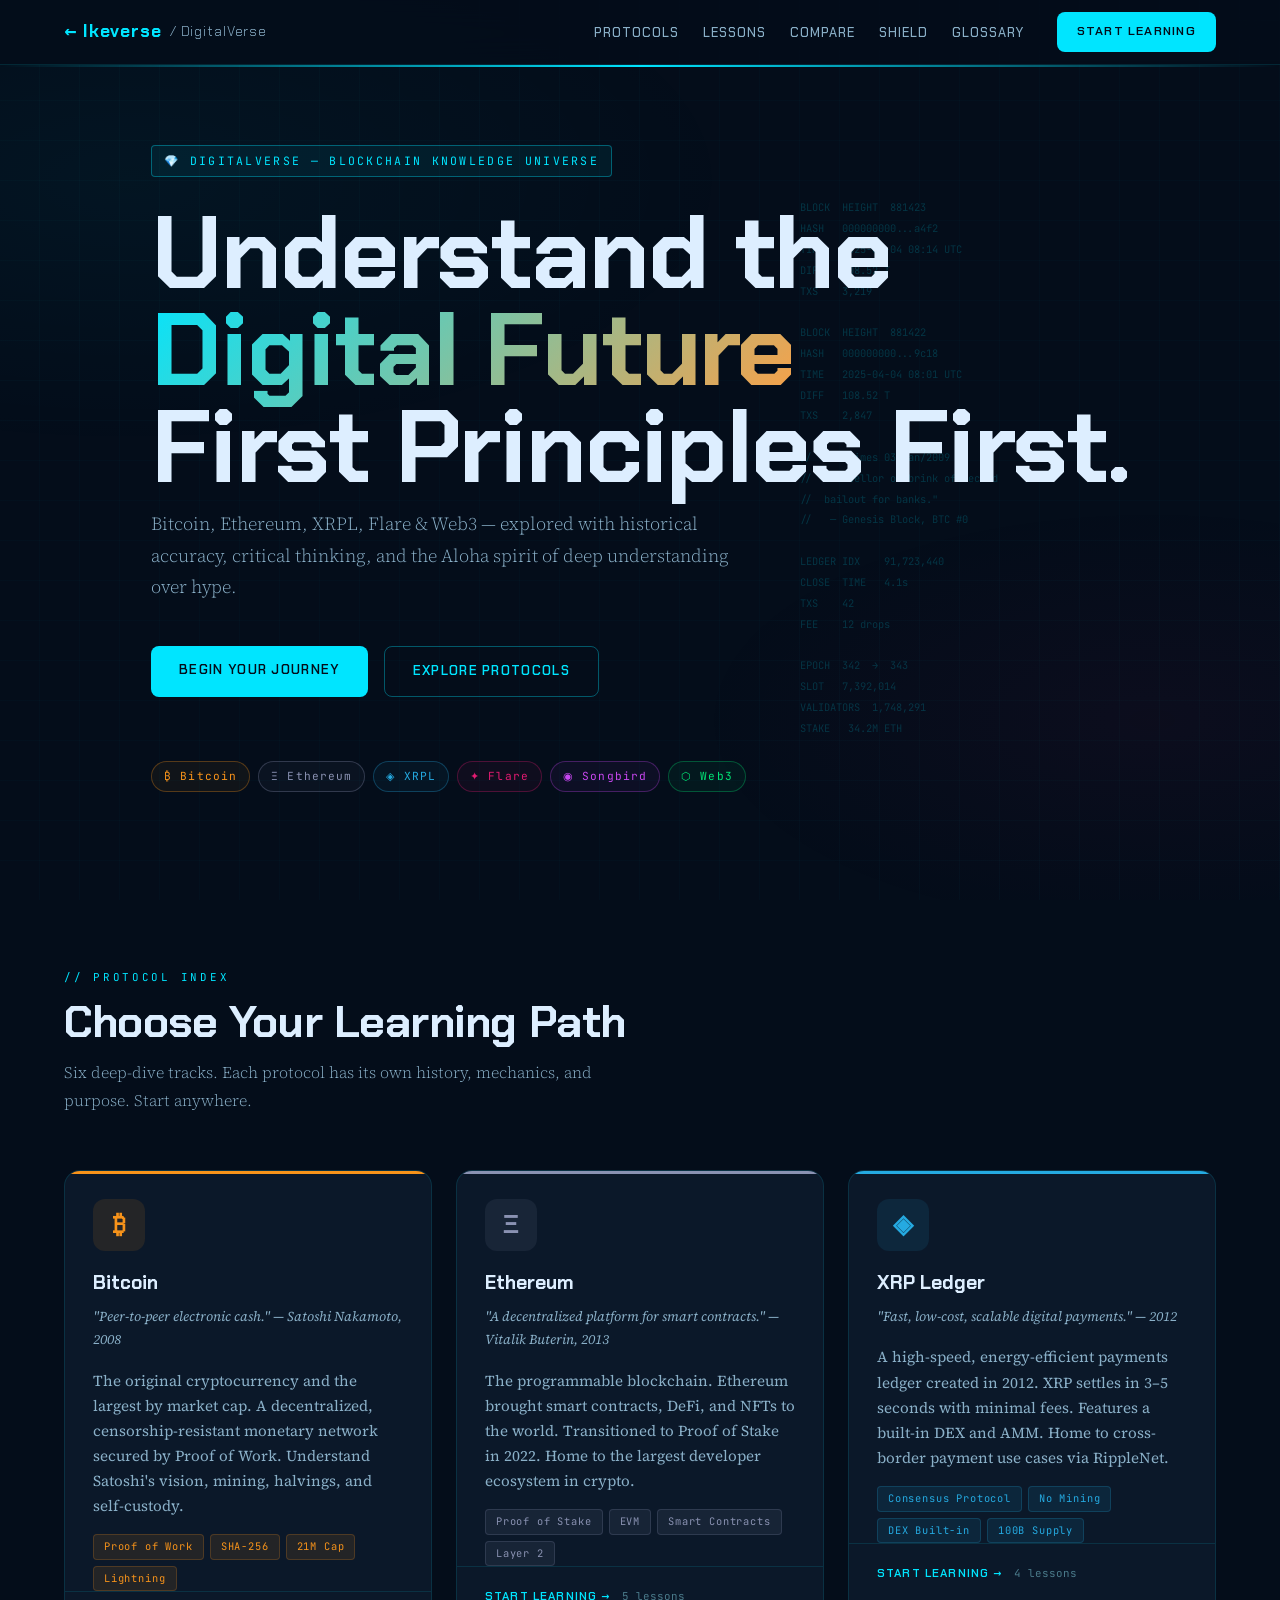
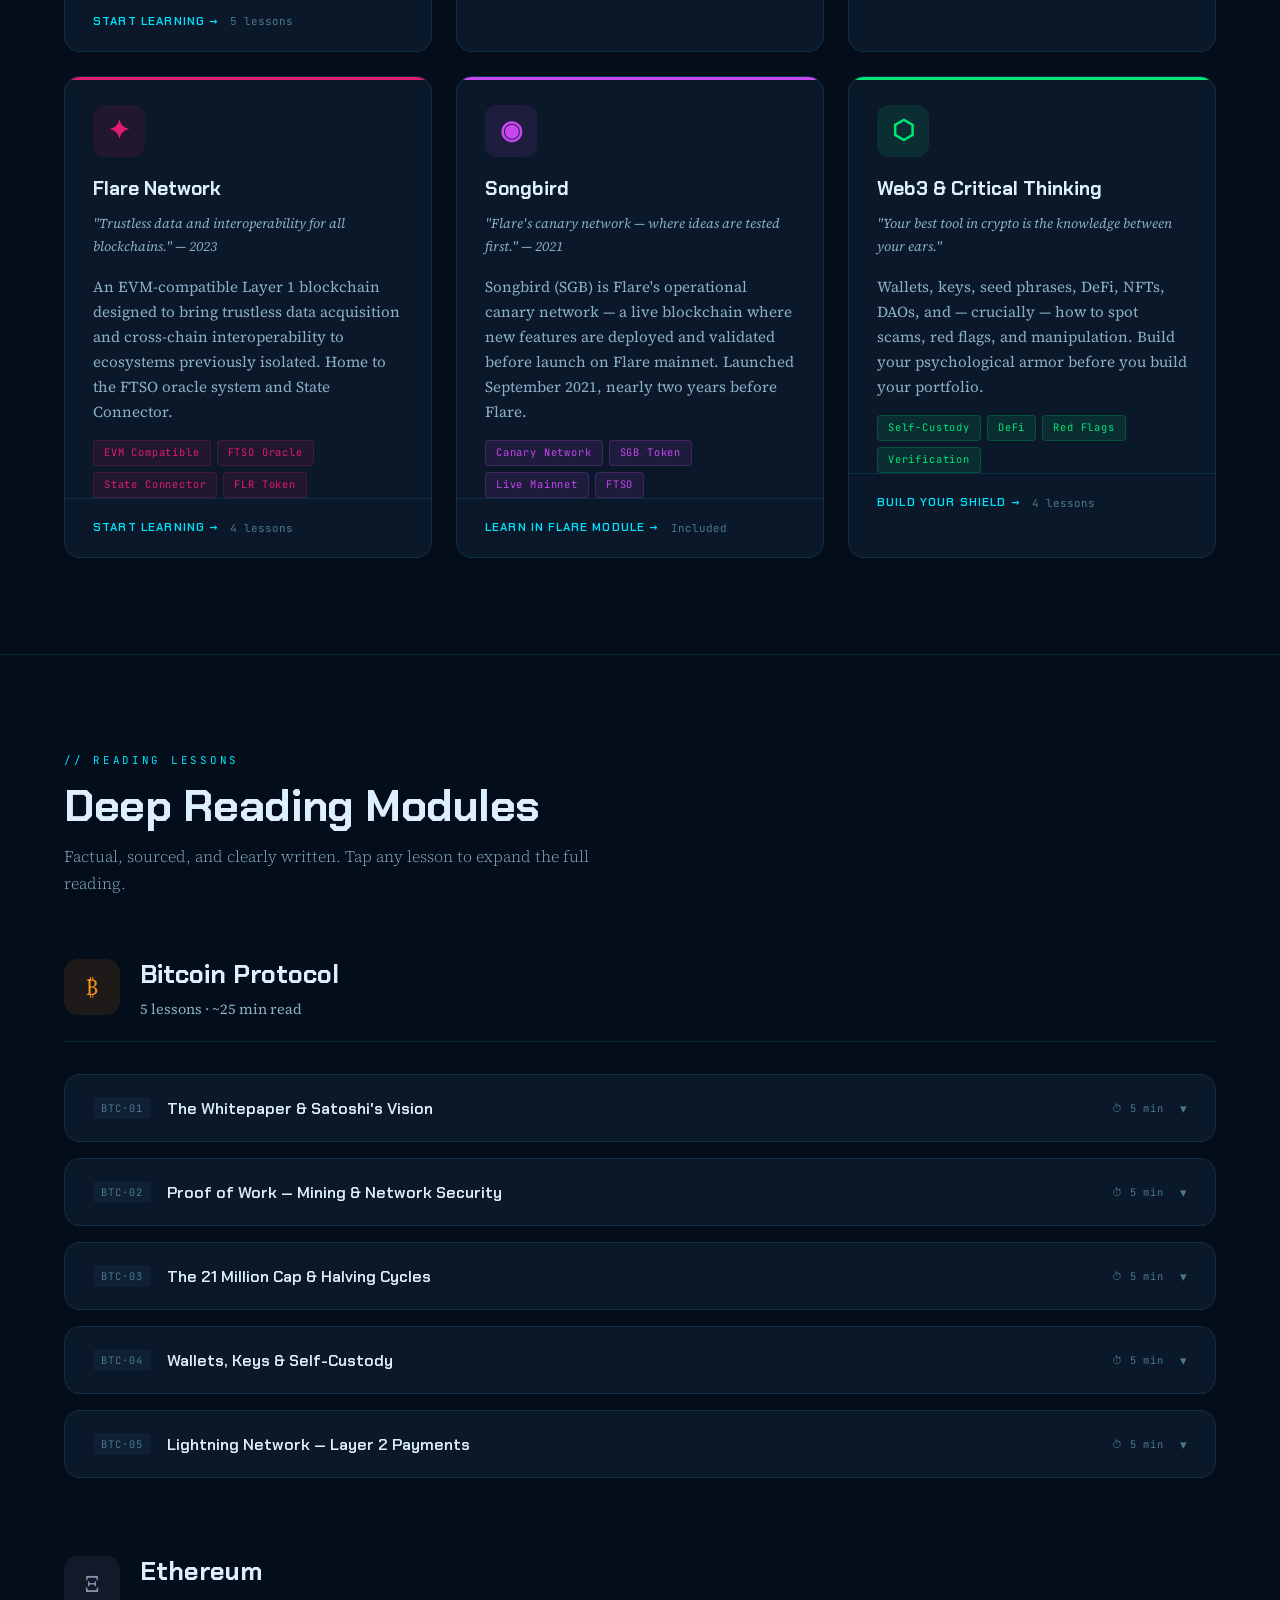
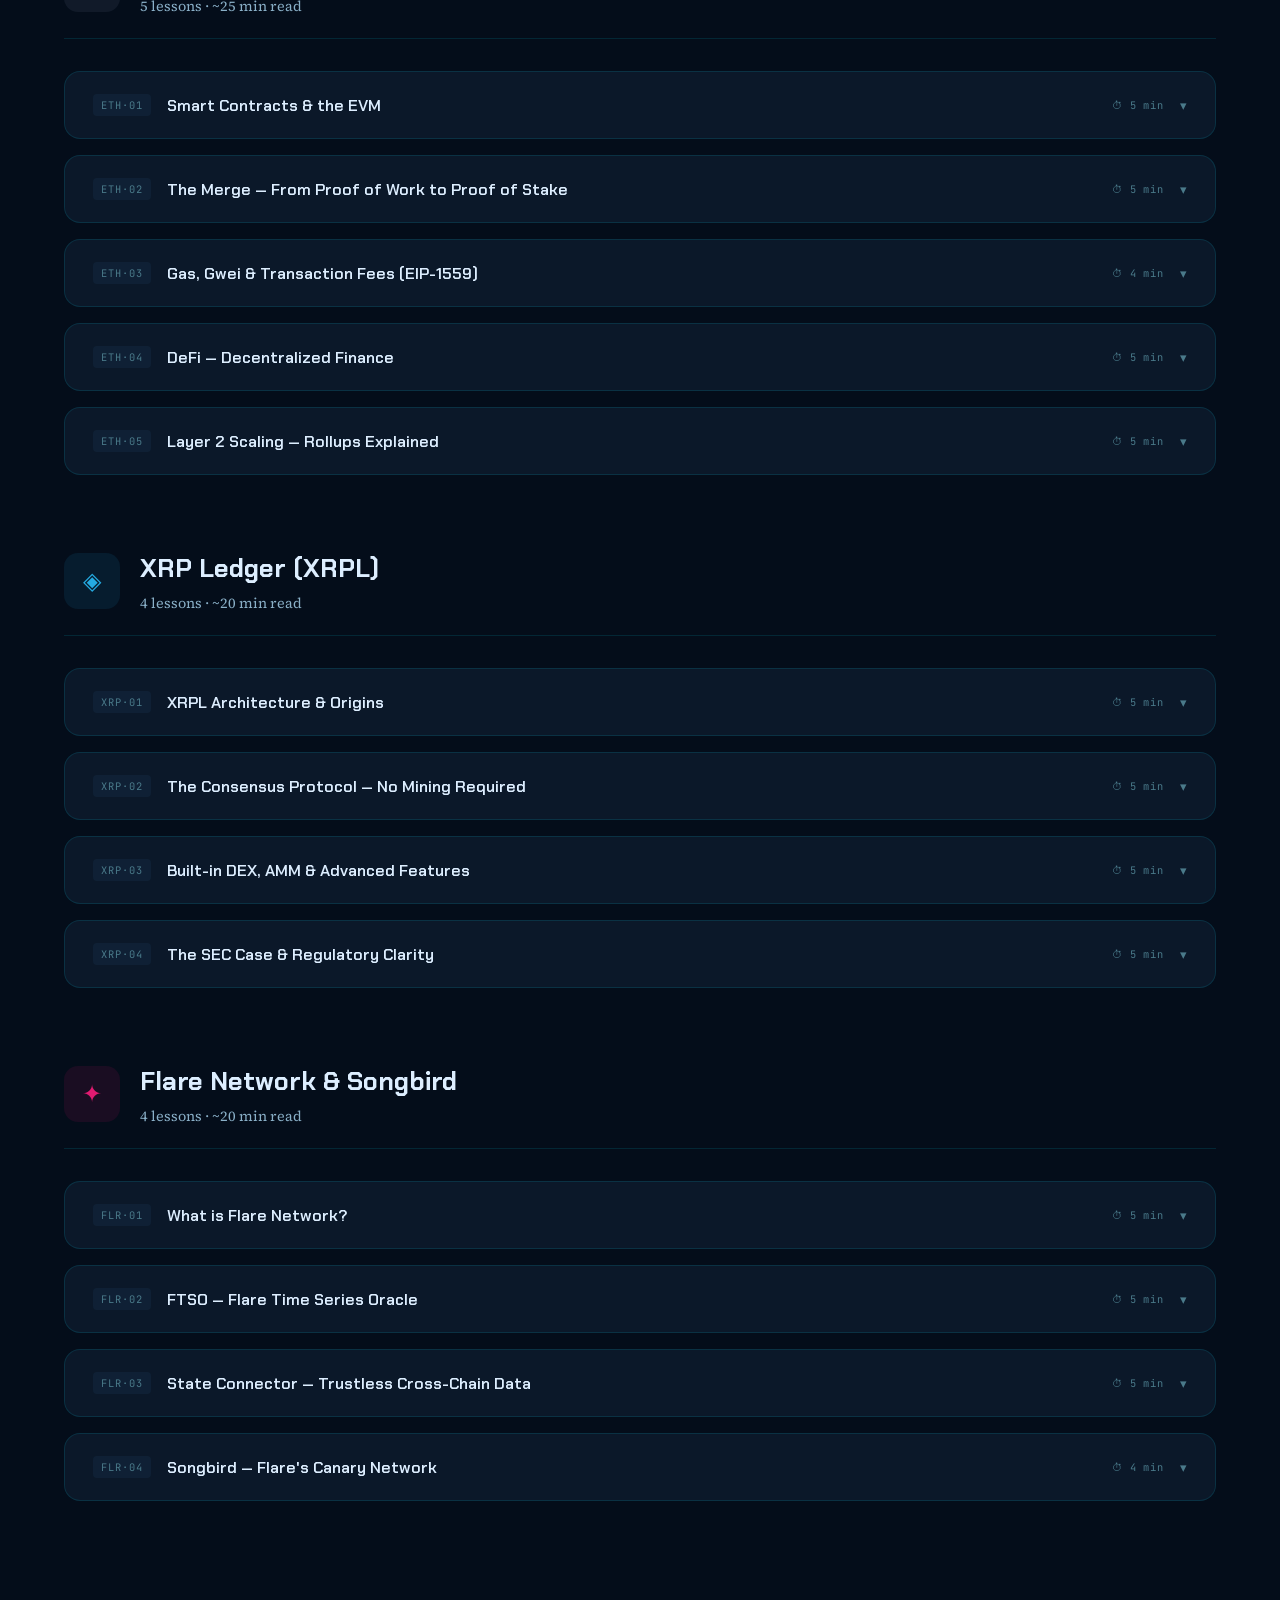
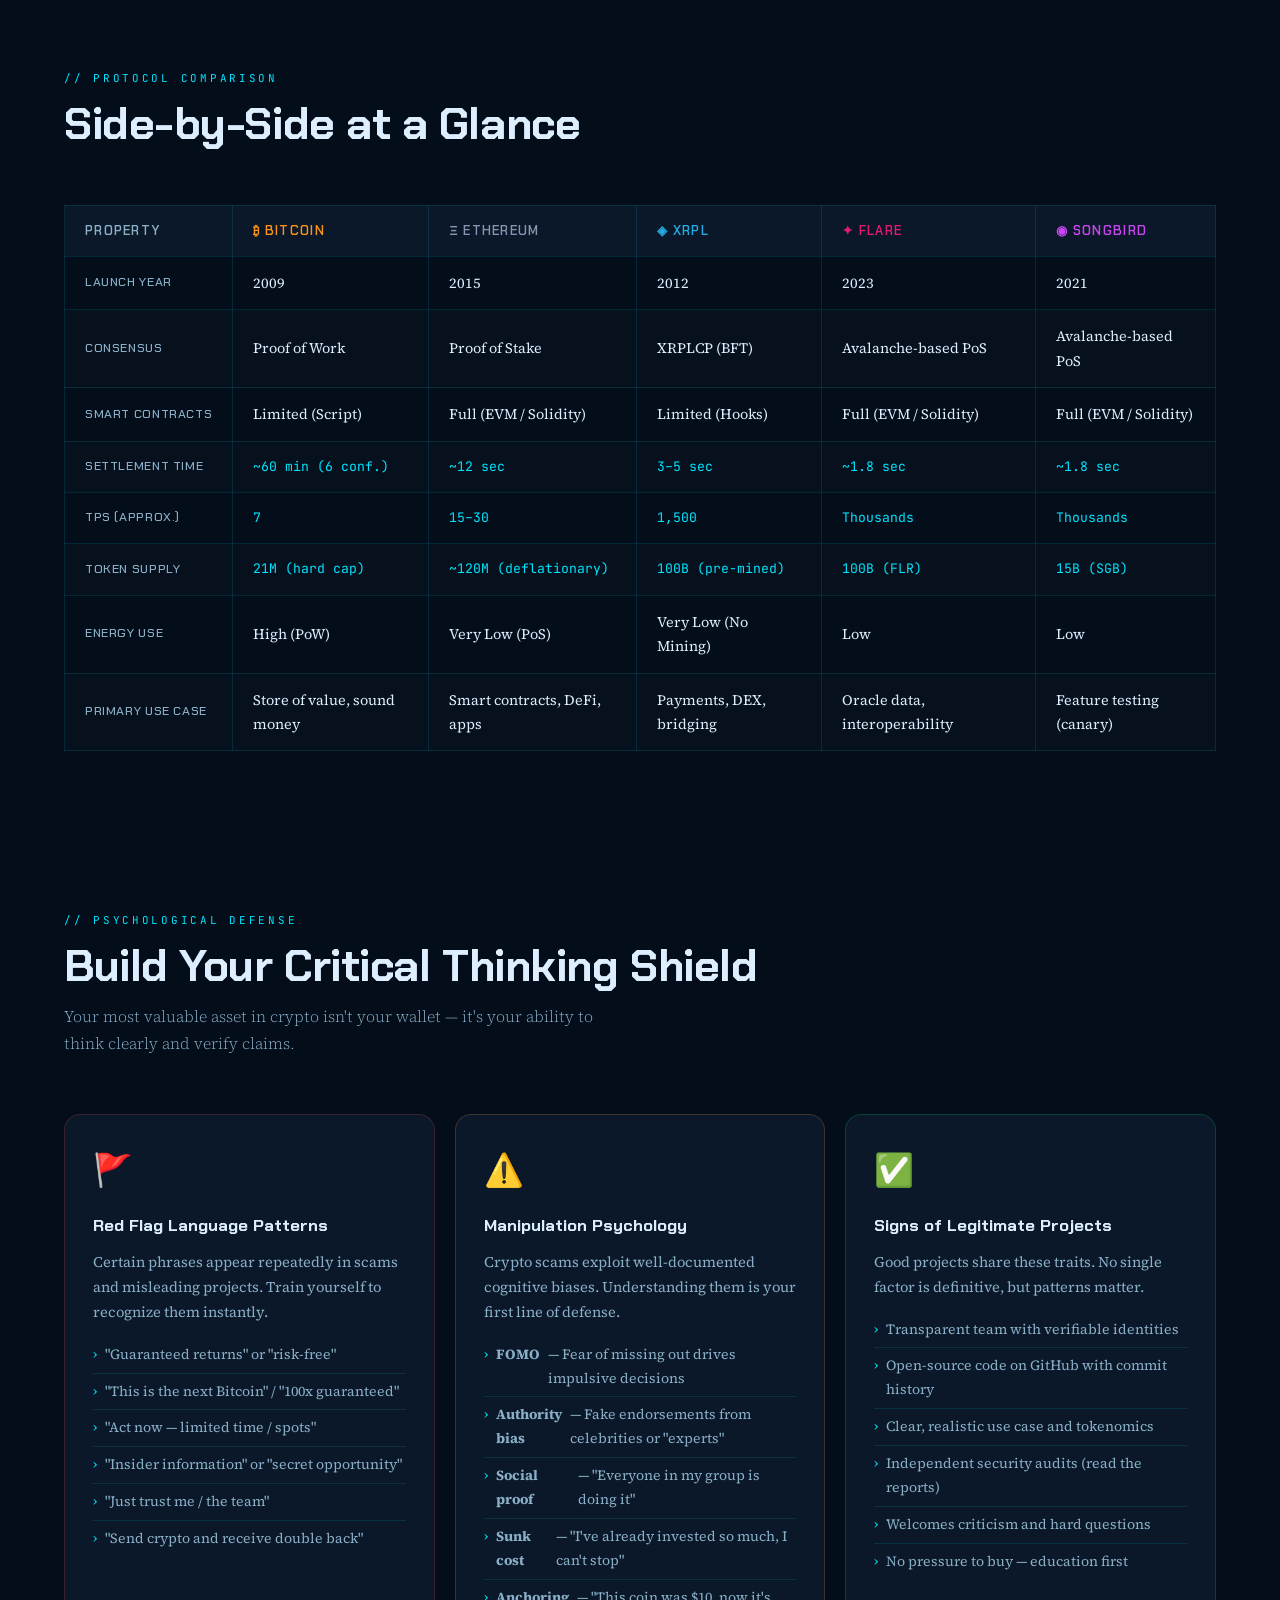
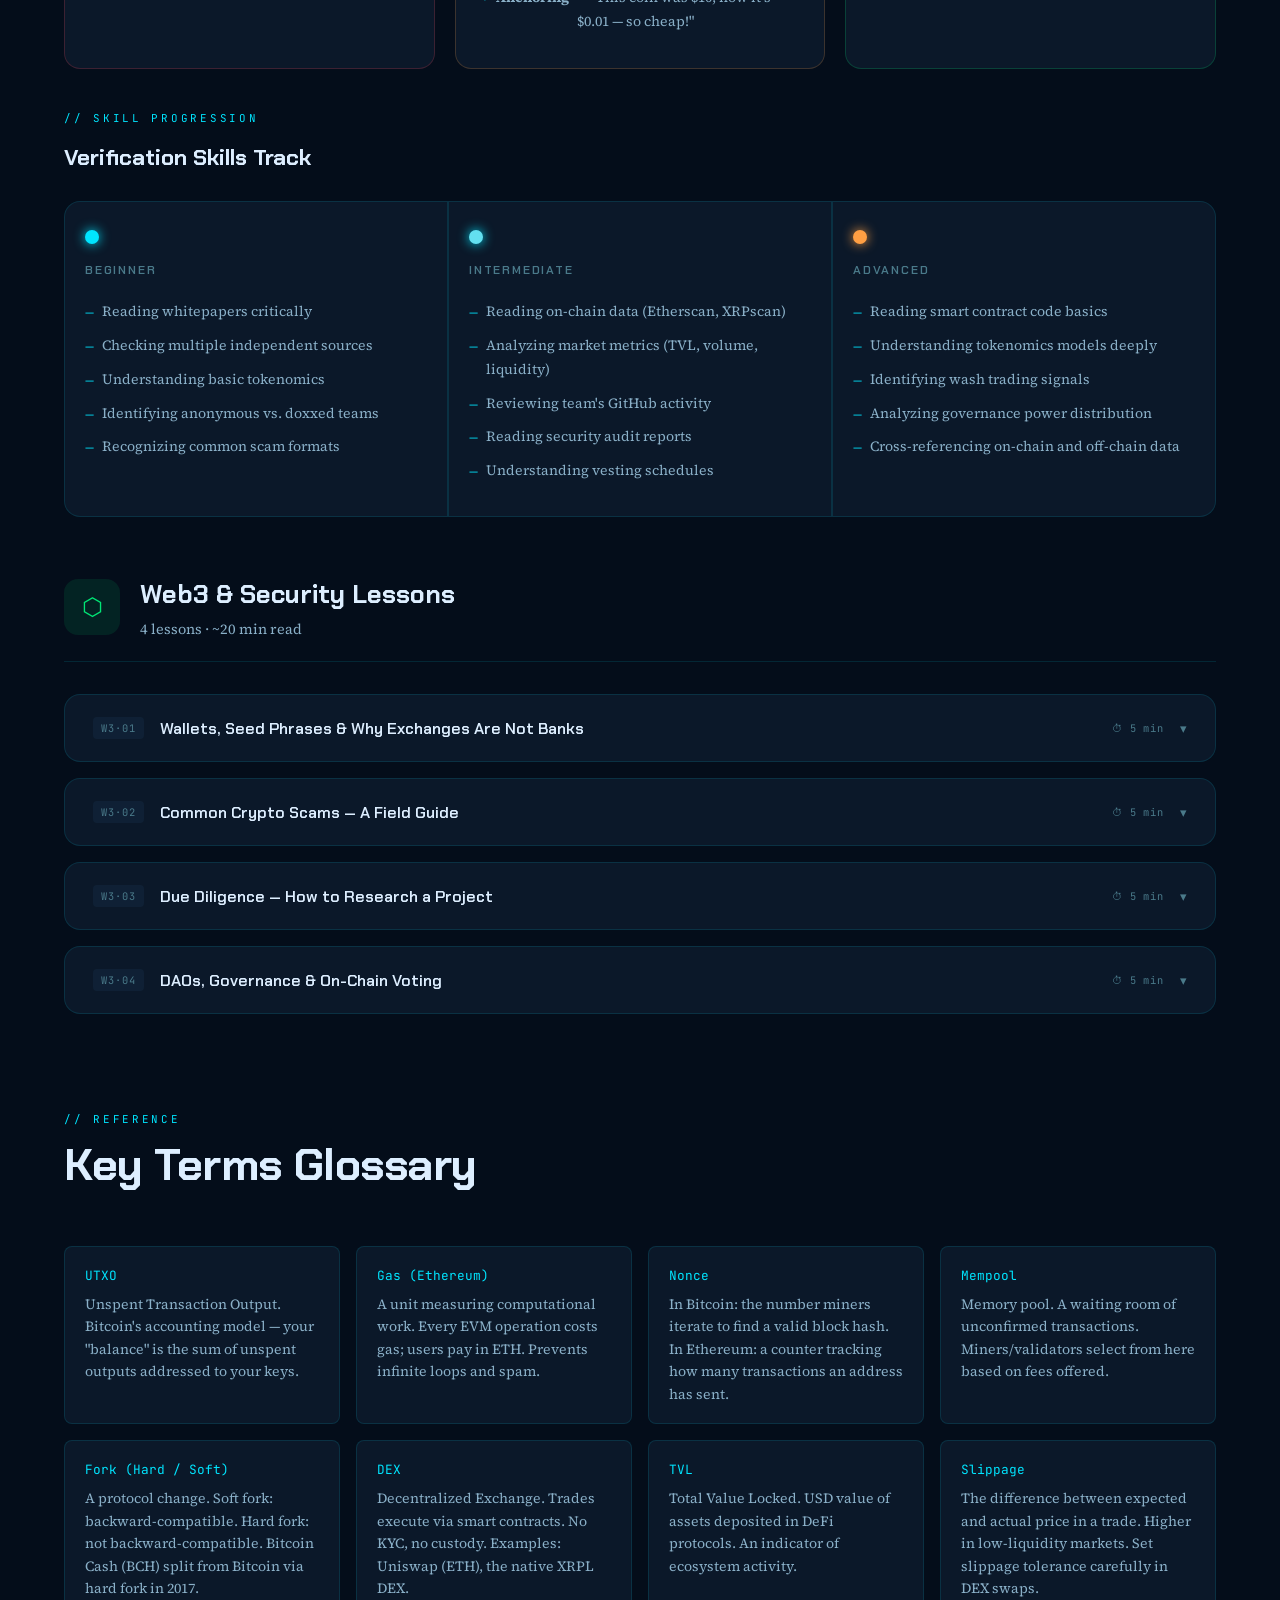
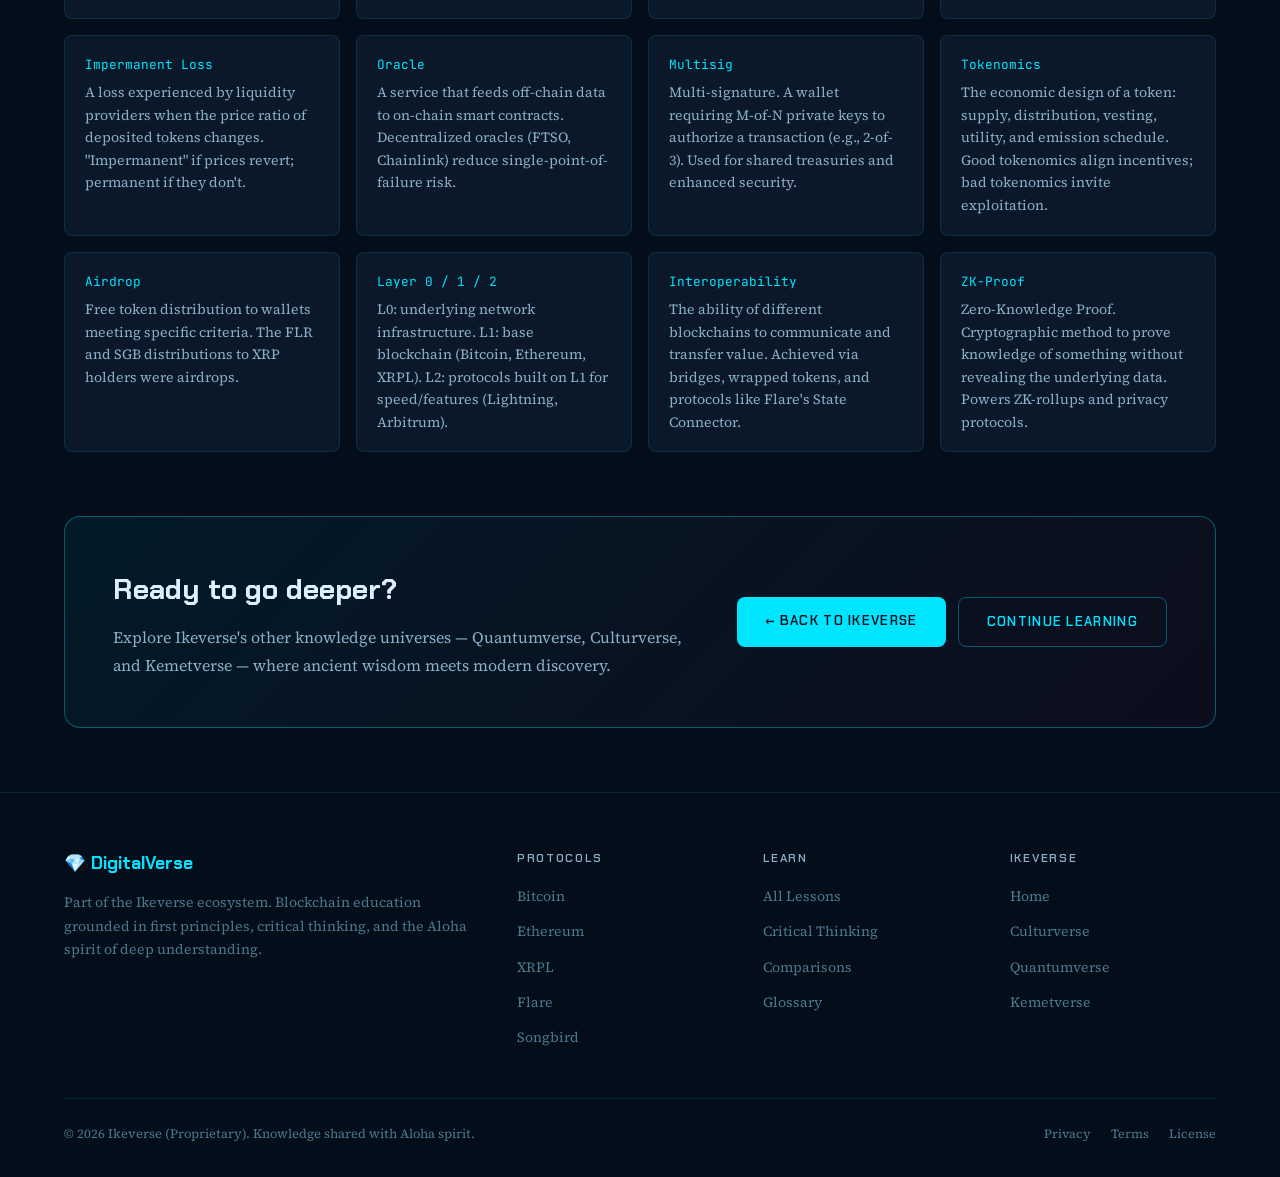
==== digitalverse/index.html @ 9207c8a9 "adding the digitalverse section" ====
<!DOCTYPE html>
<html lang="en">
<head>
  <meta charset="UTF-8" />
  <meta name="viewport" content="width=device-width, initial-scale=1.0" />
  <title>DigitalVerse — Blockchain Knowledge Universe | Ikeverse</title>
  <meta name="description" content="Learn Bitcoin, Ethereum, XRPL, Flare, and Web3 from first principles. Critical thinking, verification skills, and deep reading lessons." />
  <link href="https://fonts.googleapis.com/css2?family=Chakra+Petch:wght@300;400;500;600;700&family=Source+Serif+4:ital,wght@0,300;0,400;0,600;1,400&family=JetBrains+Mono:wght@400;500&display=swap" rel="stylesheet" />
  <link rel="stylesheet" href="digitalverse.css" />
</head>
<body>

  <!-- Reading progress bar -->
  <div class="progress-bar" aria-hidden="true">
    <div class="progress-bar__fill" id="progressFill"></div>
  </div>

  <!-- ────────── NAV ────────── -->
  <nav class="nav">
    <div class="nav__inner">
      <a class="nav__logo" href="../../index.html">
        ← Ikeverse <span>/ DigitalVerse</span>
      </a>
      <ul class="nav__links">
        <li><a href="#protocols">Protocols</a></li>
        <li><a href="#lessons">Lessons</a></li>
        <li><a href="#compare">Compare</a></li>
        <li><a href="#critical-thinking">Shield</a></li>
        <li><a href="#glossary">Glossary</a></li>
      </ul>
      <a class="nav__cta" href="#lessons">Start Learning</a>
    </div>
  </nav>

  <!-- ────────── HERO ────────── -->
  <section class="hero">
    <div class="container">
      <div class="hero__kicker">💎 Digitalverse — Blockchain Knowledge Universe</div>
      <h1 class="hero__title">
        Understand the<br>
        <em>Digital Future</em><br>
        First Principles First.
      </h1>
      <p class="hero__sub">
        Bitcoin, Ethereum, XRPL, Flare & Web3 — explored with historical accuracy, critical thinking, and the Aloha spirit of deep understanding over hype.
      </p>
      <div class="hero__actions">
        <a class="btn btn--primary" href="#lessons">Begin Your Journey</a>
        <a class="btn btn--ghost" href="#protocols">Explore Protocols</a>
      </div>
      <div class="hero__protocols">
        <span class="protocol-pill btc">₿ Bitcoin</span>
        <span class="protocol-pill eth">Ξ Ethereum</span>
        <span class="protocol-pill xrp">◈ XRPL</span>
        <span class="protocol-pill flr">✦ Flare</span>
        <span class="protocol-pill sgb">◉ Songbird</span>
        <span class="protocol-pill web3">⬡ Web3</span>
      </div>
    </div>
    <div class="hero__deco" aria-hidden="true">BLOCK  HEIGHT  881423
HASH   000000000...a4f2
TIME   2025-04-04 08:14 UTC
DIFF   108.52 T
TXS    3,219

BLOCK  HEIGHT  881422
HASH   000000000...9c18
TIME   2025-04-04 08:01 UTC
DIFF   108.52 T
TXS    2,847

// "The Times 03/Jan/2009
//  Chancellor on brink of second
//  bailout for banks."
//   — Genesis Block, BTC #0

LEDGER IDX    91,723,440
CLOSE  TIME   4.1s
TXS    42
FEE    12 drops

EPOCH  342  →  343
SLOT   7,392,014
VALIDATORS  1,748,291
STAKE   34.2M ETH</div>
    <div class="hero__scanner" aria-hidden="true"></div>
  </section>

  <!-- ────────── PROTOCOL OVERVIEW ────────── -->
  <section class="section" id="protocols">
    <div class="container">
      <div class="section-header">
        <span class="section-header__tag">// Protocol Index</span>
        <h2 class="section-header__title">Choose Your Learning Path</h2>
        <p class="section-header__desc">Six deep-dive tracks. Each protocol has its own history, mechanics, and purpose. Start anywhere.</p>
      </div>

      <div class="proto-grid">

        <div class="card proto-card btc">
          <div class="card__header">
            <div class="proto-card__icon">₿</div>
            <div class="proto-card__name">Bitcoin</div>
            <div class="proto-card__tagline">"Peer-to-peer electronic cash." — Satoshi Nakamoto, 2008</div>
            <p class="proto-card__desc">The original cryptocurrency and the largest by market cap. A decentralized, censorship-resistant monetary network secured by Proof of Work. Understand Satoshi's vision, mining, halvings, and self-custody.</p>
            <div class="chip-row">
              <span class="chip btc">Proof of Work</span>
              <span class="chip btc">SHA-256</span>
              <span class="chip btc">21M Cap</span>
              <span class="chip btc">Lightning</span>
            </div>
          </div>
          <div class="card__footer">
            <button class="lessons-btn" onclick="scrollToId('module-btc')">Start Learning →</button>
            <span class="lessons-count">5 lessons</span>
          </div>
        </div>

        <div class="card proto-card eth">
          <div class="card__header">
            <div class="proto-card__icon">Ξ</div>
            <div class="proto-card__name">Ethereum</div>
            <div class="proto-card__tagline">"A decentralized platform for smart contracts." — Vitalik Buterin, 2013</div>
            <p class="proto-card__desc">The programmable blockchain. Ethereum brought smart contracts, DeFi, and NFTs to the world. Transitioned to Proof of Stake in 2022. Home to the largest developer ecosystem in crypto.</p>
            <div class="chip-row">
              <span class="chip eth">Proof of Stake</span>
              <span class="chip eth">EVM</span>
              <span class="chip eth">Smart Contracts</span>
              <span class="chip eth">Layer 2</span>
            </div>
          </div>
          <div class="card__footer">
            <button class="lessons-btn" onclick="scrollToId('module-eth')">Start Learning →</button>
            <span class="lessons-count">5 lessons</span>
          </div>
        </div>

        <div class="card proto-card xrp">
          <div class="card__header">
            <div class="proto-card__icon">◈</div>
            <div class="proto-card__name">XRP Ledger</div>
            <div class="proto-card__tagline">"Fast, low-cost, scalable digital payments." — 2012</div>
            <p class="proto-card__desc">A high-speed, energy-efficient payments ledger created in 2012. XRP settles in 3–5 seconds with minimal fees. Features a built-in DEX and AMM. Home to cross-border payment use cases via RippleNet.</p>
            <div class="chip-row">
              <span class="chip xrp">Consensus Protocol</span>
              <span class="chip xrp">No Mining</span>
              <span class="chip xrp">DEX Built-in</span>
              <span class="chip xrp">100B Supply</span>
            </div>
          </div>
          <div class="card__footer">
            <button class="lessons-btn" onclick="scrollToId('module-xrp')">Start Learning →</button>
            <span class="lessons-count">4 lessons</span>
          </div>
        </div>

        <div class="card proto-card flr">
          <div class="card__header">
            <div class="proto-card__icon">✦</div>
            <div class="proto-card__name">Flare Network</div>
            <div class="proto-card__tagline">"Trustless data and interoperability for all blockchains." — 2023</div>
            <p class="proto-card__desc">An EVM-compatible Layer 1 blockchain designed to bring trustless data acquisition and cross-chain interoperability to ecosystems previously isolated. Home to the FTSO oracle system and State Connector.</p>
            <div class="chip-row">
              <span class="chip flr">EVM Compatible</span>
              <span class="chip flr">FTSO Oracle</span>
              <span class="chip flr">State Connector</span>
              <span class="chip flr">FLR Token</span>
            </div>
          </div>
          <div class="card__footer">
            <button class="lessons-btn" onclick="scrollToId('module-flr')">Start Learning →</button>
            <span class="lessons-count">4 lessons</span>
          </div>
        </div>

        <div class="card proto-card sgb">
          <div class="card__header">
            <div class="proto-card__icon">◉</div>
            <div class="proto-card__name">Songbird</div>
            <div class="proto-card__tagline">"Flare's canary network — where ideas are tested first." — 2021</div>
            <p class="proto-card__desc">Songbird (SGB) is Flare's operational canary network — a live blockchain where new features are deployed and validated before launch on Flare mainnet. Launched September 2021, nearly two years before Flare.</p>
            <div class="chip-row">
              <span class="chip sgb">Canary Network</span>
              <span class="chip sgb">SGB Token</span>
              <span class="chip sgb">Live Mainnet</span>
              <span class="chip sgb">FTSO</span>
            </div>
          </div>
          <div class="card__footer">
            <button class="lessons-btn" onclick="scrollToId('module-flr')">Learn in Flare Module →</button>
            <span class="lessons-count">Included</span>
          </div>
        </div>

        <div class="card proto-card web3">
          <div class="card__header">
            <div class="proto-card__icon">⬡</div>
            <div class="proto-card__name">Web3 & Critical Thinking</div>
            <div class="proto-card__tagline">"Your best tool in crypto is the knowledge between your ears."</div>
            <p class="proto-card__desc">Wallets, keys, seed phrases, DeFi, NFTs, DAOs, and — crucially — how to spot scams, red flags, and manipulation. Build your psychological armor before you build your portfolio.</p>
            <div class="chip-row">
              <span class="chip green">Self-Custody</span>
              <span class="chip green">DeFi</span>
              <span class="chip green">Red Flags</span>
              <span class="chip green">Verification</span>
            </div>
          </div>
          <div class="card__footer">
            <button class="lessons-btn" onclick="scrollToId('critical-thinking')">Build Your Shield →</button>
            <span class="lessons-count">4 lessons</span>
          </div>
        </div>

      </div>
    </div>
  </section>

  <!-- ────────── DEEP LESSONS ────────── -->
  <section class="lesson-section section" id="lessons">
    <div class="container">
      <div class="section-header">
        <span class="section-header__tag">// Reading Lessons</span>
        <h2 class="section-header__title">Deep Reading Modules</h2>
        <p class="section-header__desc">Factual, sourced, and clearly written. Tap any lesson to expand the full reading.</p>
      </div>

      <!-- ══ MODULE 1: BITCOIN ══ -->
      <div class="lesson-module" id="module-btc">
        <div class="lesson-module__header">
          <div class="lesson-module__icon" style="background:rgba(247,147,26,0.1);color:var(--btc);">₿</div>
          <div>
            <div class="lesson-module__title">Bitcoin Protocol</div>
            <div class="lesson-module__subtitle">5 lessons · ~25 min read</div>
          </div>
        </div>
        <div class="lessons-list">

          <div class="lesson-item" id="l-btc-1">
            <button class="lesson-item__trigger" onclick="toggleLesson('l-btc-1')">
              <span class="lesson-item__num">BTC·01</span>
              <span class="lesson-item__label">The Whitepaper & Satoshi's Vision</span>
              <span class="lesson-item__meta read-badge">⏱ 5 min</span>
              <span class="lesson-item__chevron">▾</span>
            </button>
            <div class="lesson-item__body">
              <div class="lesson-content">
                <p>On <strong>October 31, 2008</strong> — in the depths of a global financial crisis — an anonymous entity using the name <strong>Satoshi Nakamoto</strong> sent a nine-page PDF to a cryptography mailing list. The title: <em>"Bitcoin: A Peer-to-Peer Electronic Cash System."</em> It proposed something radical: a way to send value between two parties on the internet without needing a bank, payment processor, or any trusted third party whatsoever.</p>
                <div class="callout">
                  The very first block of the Bitcoin blockchain — the Genesis Block, mined January 3, 2009 — contained an embedded message: <strong>"The Times 03/Jan/2009 Chancellor on brink of second bailout for banks."</strong> This was a real newspaper headline, chosen deliberately as both a timestamp and a statement of purpose.
                </div>
                <h4>The Core Problem Satoshi Solved</h4>
                <p>Before Bitcoin, all digital payment systems required a central authority (a bank or company) to prevent <strong>double-spending</strong> — the ability to send the same digital money to two people simultaneously. A digital file can be copied; physical cash cannot. Satoshi solved this by creating a <strong>shared public ledger</strong> (the blockchain) maintained by thousands of computers worldwide, so no single party controls it.</p>
                <h4>Key Innovations in the Whitepaper</h4>
                <ul>
                  <li><strong>Blockchain</strong> — transactions are grouped into blocks, each cryptographically linked to the one before it. Altering any block invalidates every block after it.</li>
                  <li><strong>Proof of Work</strong> — computers compete to solve a mathematical puzzle. The winner adds the next block and earns newly minted Bitcoin. This "work" makes attacks financially ruinous.</li>
                  <li><strong>Decentralization</strong> — no company, government, or individual controls Bitcoin. It runs on a network of tens of thousands of independent nodes globally.</li>
                  <li><strong>Pseudonymity</strong> — transactions are public but linked to addresses (long strings of characters), not legal identities.</li>
                </ul>
                <h4>Satoshi's Disappearance</h4>
                <p>Satoshi corresponded publicly until late 2010, then handed off development and disappeared entirely. Their true identity remains unknown. They are believed to hold roughly <strong>1 million BTC</strong> in early mined coins — coins that have never moved.</p>
                <div class="callout success">
                  The whitepaper is publicly available and highly readable: <strong>bitcoin.org/bitcoin.pdf</strong> — reading it is one of the most valuable hours you can spend in this space.
                </div>
              </div>
            </div>
          </div>

          <div class="lesson-item" id="l-btc-2">
            <button class="lesson-item__trigger" onclick="toggleLesson('l-btc-2')">
              <span class="lesson-item__num">BTC·02</span>
              <span class="lesson-item__label">Proof of Work — Mining & Network Security</span>
              <span class="lesson-item__meta read-badge">⏱ 5 min</span>
              <span class="lesson-item__chevron">▾</span>
            </button>
            <div class="lesson-item__body">
              <div class="lesson-content">
                <p>Bitcoin's security comes from a mechanism called <strong>Proof of Work (PoW)</strong>. Miners — computers running specialized hardware — compete to find a number (called a <em>nonce</em>) that, when combined with the block's data and hashed using <strong>SHA-256</strong>, produces an output below a specific target. This is computationally expensive but trivially easy to verify.</p>
                <h4>SHA-256: The Engine</h4>
                <p>SHA-256 is a cryptographic hash function. Feed it any data, and it outputs a fixed 256-bit string. The same input always produces the same output, but changing even one character produces a completely different result — and it's computationally infeasible to reverse. Bitcoin uses it twice (SHA-256d) for added security.</p>
                <div class="fact-block">
                  <div class="fact-item"><div class="fact-item__val">~10 min</div><div class="fact-item__key">Avg Block Time</div></div>
                  <div class="fact-item"><div class="fact-item__val">108+ T</div><div class="fact-item__key">Difficulty (2025)</div></div>
                  <div class="fact-item"><div class="fact-item__val">700+ EH/s</div><div class="fact-item__key">Network Hashrate</div></div>
                  <div class="fact-item"><div class="fact-item__val">2,016</div><div class="fact-item__key">Blocks per Adjustment</div></div>
                </div>
                <h4>Difficulty Adjustment</h4>
                <p>Every 2,016 blocks (~2 weeks), the Bitcoin network automatically adjusts the mining difficulty so that blocks continue to arrive approximately every 10 minutes — regardless of whether more or fewer miners join the network. This self-regulating mechanism is one of Bitcoin's most elegant designs.</p>
                <h4>The 51% Attack</h4>
                <p>For an attacker to rewrite Bitcoin's history, they would need to control more than 50% of the entire network's computational power — while simultaneously outpacing all honest miners. At Bitcoin's current scale (hundreds of exahashes per second), this would require billions of dollars of specialized hardware and energy, making it economically irrational even for nation-states.</p>
                <div class="callout warning">
                  <strong>Energy debate:</strong> Bitcoin does consume substantial electricity. However, miners increasingly use stranded or renewable energy. The energy usage secures $1+ trillion in value and replaces energy-intensive traditional banking infrastructure.
                </div>
              </div>
            </div>
          </div>

          <div class="lesson-item" id="l-btc-3">
            <button class="lesson-item__trigger" onclick="toggleLesson('l-btc-3')">
              <span class="lesson-item__num">BTC·03</span>
              <span class="lesson-item__label">The 21 Million Cap & Halving Cycles</span>
              <span class="lesson-item__meta read-badge">⏱ 5 min</span>
              <span class="lesson-item__chevron">▾</span>
            </button>
            <div class="lesson-item__body">
              <div class="lesson-content">
                <p>Bitcoin has a <strong>hard cap of 21 million coins</strong>. This number is encoded into the software and enforced by every node on the network. No authority can change it without a majority of the network agreeing — and there is virtually no appetite to do so. This scarcity is fundamental to Bitcoin's monetary policy and is what leads many to call it "digital gold."</p>
                <h4>How New Bitcoin is Created</h4>
                <p>New Bitcoin enters circulation only one way: as a <strong>block reward</strong> paid to the winning miner. When Satoshi mined the Genesis Block in January 2009, the reward was <strong>50 BTC</strong> per block. The protocol dictates that this reward is cut in half every <strong>210,000 blocks</strong>, which occurs approximately every four years.</p>
                <div class="fact-block">
                  <div class="fact-item"><div class="fact-item__val">50 BTC</div><div class="fact-item__key">2009 Reward</div></div>
                  <div class="fact-item"><div class="fact-item__val">25 BTC</div><div class="fact-item__key">2012 Halving</div></div>
                  <div class="fact-item"><div class="fact-item__val">12.5 BTC</div><div class="fact-item__key">2016 Halving</div></div>
                  <div class="fact-item"><div class="fact-item__val">6.25 BTC</div><div class="fact-item__key">2020 Halving</div></div>
                  <div class="fact-item"><div class="fact-item__val">3.125 BTC</div><div class="fact-item__key">April 2024 Halving</div></div>
                </div>
                <h4>The April 2024 Halving</h4>
                <p>The most recent Bitcoin halving occurred at block <strong>840,000</strong> on April 19–20, 2024. The block reward dropped from 6.25 BTC to <strong>3.125 BTC</strong>. This is the fourth halving in Bitcoin's history. The next halving is projected around <strong>2028</strong>, when the reward will drop to 1.5625 BTC.</p>
                <h4>When Will the Last Bitcoin be Mined?</h4>
                <p>Due to the halving schedule, the last of the ~21 million Bitcoin will be mined around the year <strong>2140</strong>. After that, miners will be compensated entirely by <strong>transaction fees</strong> — ensuring economic incentive to secure the network continues indefinitely.</p>
                <div class="callout">
                  As of 2025, approximately <strong>19.85 million BTC</strong> have been mined. This means roughly <strong>1.15 million BTC</strong> remain to be produced over the next 115+ years. The issuance schedule is precisely known — something no central bank currency can claim.
                </div>
              </div>
            </div>
          </div>

          <div class="lesson-item" id="l-btc-4">
            <button class="lesson-item__trigger" onclick="toggleLesson('l-btc-4')">
              <span class="lesson-item__num">BTC·04</span>
              <span class="lesson-item__label">Wallets, Keys & Self-Custody</span>
              <span class="lesson-item__meta read-badge">⏱ 5 min</span>
              <span class="lesson-item__chevron">▾</span>
            </button>
            <div class="lesson-item__body">
              <div class="lesson-content">
                <p>One of Bitcoin's most powerful — and most misunderstood — aspects is ownership. When you "own" Bitcoin, you don't own a coin. You own a <strong>private key</strong>: a secret number that proves you have the right to spend the Bitcoin at a specific address. <em>"Not your keys, not your coins"</em> is the most important phrase in crypto.</p>
                <h4>Public Key vs. Private Key</h4>
                <ul>
                  <li><strong>Private Key</strong> — A randomly generated 256-bit number. Think of it as your password. Never share it. Whoever has it controls the funds.</li>
                  <li><strong>Public Key</strong> — Derived mathematically from the private key using <strong>Elliptic Curve Cryptography (secp256k1)</strong>. It can be shared freely.</li>
                  <li><strong>Bitcoin Address</strong> — A hash of the public key. Addresses starting with "1" are legacy; "3" are SegWit; "bc1" are native SegWit (Bech32).</li>
                </ul>
                <h4>Seed Phrases (BIP-39)</h4>
                <p>Modern wallets generate a <strong>seed phrase</strong> — a list of 12 or 24 common English words — that encodes your master private key. From this one phrase, all your addresses and keys can be mathematically recovered. <strong>Write it down on paper. Store it safely. Never photograph it or type it into any website.</strong></p>
                <h4>Types of Wallets</h4>
                <ul>
                  <li><strong>Hardware wallets</strong> (Ledger, Trezor) — private keys stored offline. Most secure for significant holdings.</li>
                  <li><strong>Software wallets</strong> (Sparrow, BlueWallet) — on your device. Convenient but exposed if your device is compromised.</li>
                  <li><strong>Custodial wallets</strong> (exchanges) — the exchange holds your keys. Convenient but you are trusting a third party. Not self-custody.</li>
                </ul>
                <div class="callout danger">
                  <strong>Never:</strong> enter your seed phrase into any website, app, or form that asks for it. No legitimate wallet recovery service exists. This is always a phishing scam.
                </div>
              </div>
            </div>
          </div>

          <div class="lesson-item" id="l-btc-5">
            <button class="lesson-item__trigger" onclick="toggleLesson('l-btc-5')">
              <span class="lesson-item__num">BTC·05</span>
              <span class="lesson-item__label">Lightning Network — Layer 2 Payments</span>
              <span class="lesson-item__meta read-badge">⏱ 5 min</span>
              <span class="lesson-item__chevron">▾</span>
            </button>
            <div class="lesson-item__body">
              <div class="lesson-content">
                <p>Bitcoin's base layer processes roughly <strong>7 transactions per second</strong> — deliberately slow to prioritize security and decentralization. The <strong>Lightning Network</strong> is a Layer 2 payment protocol built on top of Bitcoin that enables near-instant, near-free transactions by moving most activity off-chain.</p>
                <h4>How Lightning Works</h4>
                <p>Two parties open a <strong>payment channel</strong> by locking some Bitcoin into a multi-signature on-chain transaction. They can then send value back and forth instantly — updating a shared balance sheet — without broadcasting each transaction to the main chain. When they close the channel, the final balance settles on-chain in one transaction.</p>
                <h4>Routing Payments</h4>
                <p>You don't need a direct channel with everyone. Lightning routes payments through a network of interconnected channels. If Alice has a channel with Bob, and Bob has one with Carol, Alice can pay Carol — with Bob acting as a routing node and earning a small fee for the service.</p>
                <div class="fact-block">
                  <div class="fact-item"><div class="fact-item__val">&lt;1 sec</div><div class="fact-item__key">Settlement Time</div></div>
                  <div class="fact-item"><div class="fact-item__val">&lt;1 sat</div><div class="fact-item__key">Typical Fee</div></div>
                  <div class="fact-item"><div class="fact-item__val">1 sat</div><div class="fact-item__key">= 0.00000001 BTC</div></div>
                  <div class="fact-item"><div class="fact-item__val">Global</div><div class="fact-item__key">Network Reach</div></div>
                </div>
                <h4>Real-World Use</h4>
                <p>Lightning is active and functional. It's used for micropayments, streaming satoshis for content, international remittances, and powering the Bitcoin circular economy. Apps like <strong>Strike, Wallet of Satoshi, Phoenix</strong>, and <strong>Breez</strong> make it accessible to non-technical users. El Salvador adopted Bitcoin as legal tender in September 2021 and built national payment infrastructure on Lightning.</p>
              </div>
            </div>
          </div>

        </div>
      </div><!-- /module btc -->

      <!-- ══ MODULE 2: ETHEREUM ══ -->
      <div class="lesson-module" id="module-eth">
        <div class="lesson-module__header">
          <div class="lesson-module__icon" style="background:rgba(138,146,178,0.1);color:var(--eth);">Ξ</div>
          <div>
            <div class="lesson-module__title">Ethereum</div>
            <div class="lesson-module__subtitle">5 lessons · ~25 min read</div>
          </div>
        </div>
        <div class="lessons-list">

          <div class="lesson-item" id="l-eth-1">
            <button class="lesson-item__trigger" onclick="toggleLesson('l-eth-1')">
              <span class="lesson-item__num">ETH·01</span>
              <span class="lesson-item__label">Smart Contracts & the EVM</span>
              <span class="lesson-item__meta read-badge">⏱ 5 min</span>
              <span class="lesson-item__chevron">▾</span>
            </button>
            <div class="lesson-item__body">
              <div class="lesson-content">
                <p><strong>Vitalik Buterin</strong> proposed Ethereum in a whitepaper in late 2013, when he was 19 years old. His insight: Bitcoin's scripting language was intentionally limited. What if you built a blockchain with a <strong>Turing-complete</strong> programming language — one capable of running any computable program? Ethereum launched on <strong>July 30, 2015</strong>.</p>
                <h4>Smart Contracts</h4>
                <p>A smart contract is a program stored on the Ethereum blockchain. It executes automatically when specific conditions are met — no middleman required. Once deployed, it runs exactly as coded; no one, not even its creator, can stop it (barring an upgrade mechanism built in).</p>
                <div class="callout">Think of a smart contract like a vending machine: you insert money, select your item, and it executes automatically without a cashier. The code is the law.</div>
                <h4>The Ethereum Virtual Machine (EVM)</h4>
                <p>The EVM is the runtime environment — the "computer" — that executes smart contracts on Ethereum. Every node runs the same EVM, processes the same transactions, and arrives at the same state. This creates a single, shared, <strong>decentralized world computer</strong>.</p>
                <h4>Solidity</h4>
                <p>Ethereum's primary programming language is <strong>Solidity</strong> — a JavaScript/C++-like language designed specifically for writing smart contracts. Developers also use <strong>Vyper</strong>, a Python-inspired alternative emphasizing security and simplicity.</p>
                <h4>ERC Token Standards</h4>
                <ul>
                  <li><strong>ERC-20</strong> — The standard for fungible tokens (e.g., USDC, UNI, LINK).</li>
                  <li><strong>ERC-721</strong> — The standard for non-fungible tokens (NFTs). Each token is unique.</li>
                  <li><strong>ERC-1155</strong> — A multi-token standard for both fungible and non-fungible tokens, commonly used in gaming.</li>
                </ul>
              </div>
            </div>
          </div>

          <div class="lesson-item" id="l-eth-2">
            <button class="lesson-item__trigger" onclick="toggleLesson('l-eth-2')">
              <span class="lesson-item__num">ETH·02</span>
              <span class="lesson-item__label">The Merge — From Proof of Work to Proof of Stake</span>
              <span class="lesson-item__meta read-badge">⏱ 5 min</span>
              <span class="lesson-item__chevron">▾</span>
            </button>
            <div class="lesson-item__body">
              <div class="lesson-content">
                <p>On <strong>September 15, 2022</strong>, Ethereum completed its transition from Proof of Work to <strong>Proof of Stake</strong> in an upgrade known as <em>"The Merge."</em> It was one of the most technically complex events in blockchain history — switching the consensus mechanism of a live, trillion-dollar network while keeping it running.</p>
                <h4>What Changed</h4>
                <p>Under Proof of Work, miners competed using computational power. Under <strong>Proof of Stake (PoS)</strong>, validators are selected to propose and attest to blocks based on the amount of ETH they <strong>stake</strong> (lock up as collateral). Validators must stake a minimum of <strong>32 ETH</strong> to run a full validator node.</p>
                <div class="fact-block">
                  <div class="fact-item"><div class="fact-item__val">~99.95%</div><div class="fact-item__key">Energy Reduction</div></div>
                  <div class="fact-item"><div class="fact-item__val">32 ETH</div><div class="fact-item__key">Min. Validator Stake</div></div>
                  <div class="fact-item"><div class="fact-item__val">~12 sec</div><div class="fact-item__key">Slot Time</div></div>
                  <div class="fact-item"><div class="fact-item__val">34M+ ETH</div><div class="fact-item__key">Total Staked (2025)</div></div>
                </div>
                <h4>Slashing</h4>
                <p>Validators who behave dishonestly — like proposing two conflicting blocks — have a portion of their staked ETH <strong>slashed</strong> (destroyed). This economic penalty replaces the wasted energy of PoW as the deterrent against cheating.</p>
                <h4>Staking Alternatives</h4>
                <p><strong>Liquid staking protocols</strong> like Lido (stETH), Rocket Pool (rETH), and Coinbase (cbETH) allow you to stake any amount and receive a liquid token representing your staked position.</p>
                <div class="callout warning">Liquid staking carries smart contract risk and centralization risk. Lido alone controls over 30% of all staked ETH, which raises decentralization concerns the Ethereum community actively debates.</div>
              </div>
            </div>
          </div>

          <div class="lesson-item" id="l-eth-3">
            <button class="lesson-item__trigger" onclick="toggleLesson('l-eth-3')">
              <span class="lesson-item__num">ETH·03</span>
              <span class="lesson-item__label">Gas, Gwei & Transaction Fees (EIP-1559)</span>
              <span class="lesson-item__meta read-badge">⏱ 4 min</span>
              <span class="lesson-item__chevron">▾</span>
            </button>
            <div class="lesson-item__body">
              <div class="lesson-content">
                <p>Every operation on Ethereum costs computational resources measured in <strong>gas</strong>, denominated in <strong>Gwei</strong> (one billionth of one ETH: <em>1 ETH = 1,000,000,000 Gwei</em>). Gas fees prevent spam and compensate validators for computation.</p>
                <h4>EIP-1559 (August 2021)</h4>
                <p>Under EIP-1559, every transaction has a <strong>base fee</strong> — algorithmically set by the network — that is <strong>burned</strong> (permanently removed from supply). Users can add a <strong>priority fee</strong> (tip) to incentivize faster inclusion.</p>
                <div class="callout">The burning of base fees makes Ethereum deflationary during high-demand periods. More ETH burned than issued = net reduction in supply. Since The Merge, Ethereum has burned millions of ETH.</div>
                <h4>Reading a Gas Price</h4>
                <ul>
                  <li>A standard ETH transfer costs <strong>21,000 gas units</strong></li>
                  <li>At 20 Gwei base fee: 21,000 × 20 Gwei = 420,000 Gwei = <strong>0.00042 ETH</strong></li>
                  <li>Complex DeFi swaps can cost 200,000–500,000+ gas units</li>
                </ul>
                <h4>Layer 2s and Lower Fees</h4>
                <p><strong>Layer 2 networks</strong> (Arbitrum, Optimism, Base, zkSync Era) batch thousands of transactions off-chain and post compressed proofs to Ethereum, reducing costs by 10–100x while inheriting Ethereum's security.</p>
              </div>
            </div>
          </div>

          <div class="lesson-item" id="l-eth-4">
            <button class="lesson-item__trigger" onclick="toggleLesson('l-eth-4')">
              <span class="lesson-item__num">ETH·04</span>
              <span class="lesson-item__label">DeFi — Decentralized Finance</span>
              <span class="lesson-item__meta read-badge">⏱ 5 min</span>
              <span class="lesson-item__chevron">▾</span>
            </button>
            <div class="lesson-item__body">
              <div class="lesson-content">
                <p><strong>Decentralized Finance (DeFi)</strong> refers to financial services — lending, borrowing, trading, earning yield — built on open smart contracts rather than centralized institutions. Anyone with a wallet can access these protocols without identity verification, credit checks, or geographic restrictions.</p>
                <h4>Core DeFi Primitives</h4>
                <ul>
                  <li><strong>Automated Market Makers (AMMs)</strong> — Protocols like Uniswap allow trading without an order book. Pricing is determined by the constant product formula: <em>x × y = k</em>.</li>
                  <li><strong>Lending Protocols</strong> — Platforms like Aave and Compound allow users to deposit collateral and borrow other assets. All positions are overcollateralized; under-collateralized positions are automatically liquidated.</li>
                  <li><strong>Stablecoins</strong> — <em>USDC, USDT</em> are centrally issued. <em>DAI</em> is algorithmically maintained by MakerDAO through crypto collateral.</li>
                  <li><strong>Yield Aggregators</strong> — Protocols like Yearn Finance automatically move user funds across lending markets to maximize returns.</li>
                </ul>
                <div class="callout danger"><strong>DeFi risks are real.</strong> Smart contract bugs have cost billions. Rug pulls, oracle manipulation, and liquidation cascades are documented, recurring events. Never invest more than you can afford to lose entirely.</div>
                <h4>TVL (Total Value Locked)</h4>
                <p>DeFi activity is measured by <strong>Total Value Locked (TVL)</strong> — the total USD value of assets deposited in DeFi protocols. It's a useful but imperfect metric (inflated by leverage and double-counting).</p>
              </div>
            </div>
          </div>

          <div class="lesson-item" id="l-eth-5">
            <button class="lesson-item__trigger" onclick="toggleLesson('l-eth-5')">
              <span class="lesson-item__num">ETH·05</span>
              <span class="lesson-item__label">Layer 2 Scaling — Rollups Explained</span>
              <span class="lesson-item__meta read-badge">⏱ 5 min</span>
              <span class="lesson-item__chevron">▾</span>
            </button>
            <div class="lesson-item__body">
              <div class="lesson-content">
                <p>Ethereum mainnet processes roughly <strong>15–30 transactions per second</strong>. The Ethereum community's scaling solution centers on <strong>rollups</strong> — Layer 2 chains that execute transactions off-chain and post cryptographic proof to Ethereum mainnet.</p>
                <h4>Optimistic Rollups</h4>
                <p>Optimistic rollups (Arbitrum, Optimism, Base) assume all transactions are valid by default and post batches to Ethereum. A <strong>challenge period</strong> (typically 7 days) allows fraud proofs to be submitted if invalid transactions are detected. Fast, EVM-compatible, and widely used.</p>
                <h4>ZK-Rollups</h4>
                <p>Zero-Knowledge rollups (zkSync Era, Starknet, Polygon zkEVM) generate a <strong>cryptographic validity proof</strong> for every batch. These proofs are verified on Ethereum and cannot be faked. No challenge period needed — withdrawals to mainnet are much faster. ZK technology is considered the long-term future of Ethereum scaling.</p>
                <div class="fact-block">
                  <div class="fact-item"><div class="fact-item__val">Arbitrum</div><div class="fact-item__key">Largest L2 by TVL</div></div>
                  <div class="fact-item"><div class="fact-item__val">Base</div><div class="fact-item__key">By Coinbase, OP Stack</div></div>
                  <div class="fact-item"><div class="fact-item__val">zkSync</div><div class="fact-item__key">ZK-Rollup Pioneer</div></div>
                  <div class="fact-item"><div class="fact-item__val">Starknet</div><div class="fact-item__key">Cairo Lang ZK-Rollup</div></div>
                </div>
                <h4>Proto-Danksharding (EIP-4844)</h4>
                <p>In March 2024, Ethereum activated <strong>EIP-4844</strong> (Dencun upgrade), introducing <strong>blob transactions</strong> — a new data format for rollups to post their batches more cheaply. Immediately after activation, L2 transaction fees dropped by 90%+ on many networks.</p>
              </div>
            </div>
          </div>

        </div>
      </div><!-- /module eth -->

      <!-- ══ MODULE 3: XRPL ══ -->
      <div class="lesson-module" id="module-xrp">
        <div class="lesson-module__header">
          <div class="lesson-module__icon" style="background:rgba(37,170,225,0.1);color:var(--xrp);">◈</div>
          <div>
            <div class="lesson-module__title">XRP Ledger (XRPL)</div>
            <div class="lesson-module__subtitle">4 lessons · ~20 min read</div>
          </div>
        </div>
        <div class="lessons-list">

          <div class="lesson-item" id="l-xrp-1">
            <button class="lesson-item__trigger" onclick="toggleLesson('l-xrp-1')">
              <span class="lesson-item__num">XRP·01</span>
              <span class="lesson-item__label">XRPL Architecture & Origins</span>
              <span class="lesson-item__meta read-badge">⏱ 5 min</span>
              <span class="lesson-item__chevron">▾</span>
            </button>
            <div class="lesson-item__body">
              <div class="lesson-content">
                <p>The XRP Ledger was created by <strong>Jed McCaleb, Arthur Britto, and David Schwartz</strong> in 2012 — before Ripple (the company) existed. They built it as a faster, more energy-efficient alternative to Bitcoin, focused on payments and value transfer. The company <strong>Ripple Labs</strong> was subsequently founded to build financial products on top of the ledger.</p>
                <div class="fact-block">
                  <div class="fact-item"><div class="fact-item__val">2012</div><div class="fact-item__key">XRPL Launch</div></div>
                  <div class="fact-item"><div class="fact-item__val">3–5 sec</div><div class="fact-item__key">Settlement Time</div></div>
                  <div class="fact-item"><div class="fact-item__val">~0.00001 XRP</div><div class="fact-item__key">Avg Transaction Fee</div></div>
                  <div class="fact-item"><div class="fact-item__val">100 Billion</div><div class="fact-item__key">Total XRP Supply</div></div>
                </div>
                <h4>Pre-mined Supply</h4>
                <p>All 100 billion XRP were created at launch — there is no mining. 80 billion were given to the founding company (now Ripple Labs), and 20 billion to the founders personally. Ripple holds the majority of XRP in <strong>escrow</strong> — time-locked contracts releasing up to 1 billion XRP per month, with unused amounts returned to escrow.</p>
                <div class="callout warning">The concentration of XRP supply in Ripple's control is a frequently cited concern about XRPL's decentralization. Understanding this concentration is important for any investor.</div>
                <h4>Ripple vs. the XRP Ledger</h4>
                <p>It's important to distinguish between <strong>Ripple Labs</strong> (a private company) and the <strong>XRP Ledger</strong> (an open, decentralized blockchain). The XRP Ledger is open-source and would continue to exist if Ripple ceased to operate.</p>
              </div>
            </div>
          </div>

          <div class="lesson-item" id="l-xrp-2">
            <button class="lesson-item__trigger" onclick="toggleLesson('l-xrp-2')">
              <span class="lesson-item__num">XRP·02</span>
              <span class="lesson-item__label">The Consensus Protocol — No Mining Required</span>
              <span class="lesson-item__meta read-badge">⏱ 5 min</span>
              <span class="lesson-item__chevron">▾</span>
            </button>
            <div class="lesson-item__body">
              <div class="lesson-content">
                <p>XRPL uses a unique <strong>XRP Ledger Consensus Protocol (XRPLCP)</strong> — neither Proof of Work nor Proof of Stake. It is a form of <strong>Byzantine Fault Tolerant (BFT) consensus</strong> based on trusted validator lists.</p>
                <h4>How Consensus Works</h4>
                <p>Validators communicate to agree on the next valid set of transactions. Each node operator maintains a <strong>Unique Node List (UNL)</strong> — a personally chosen list of validators they trust. Agreement is reached when a supermajority (80%) of trusted validators agree on a ledger state. A new ledger closes every <strong>3–5 seconds</strong>.</p>
                <h4>No Mining, No Block Rewards</h4>
                <p>Because XRPL doesn't use mining, it uses a fraction of Bitcoin's energy. Validators run voluntarily and are not compensated with new XRP — making the network extremely energy-efficient.</p>
                <div class="callout success">XRPL's throughput: approximately <strong>1,500 transactions per second</strong> with confirmed settlement in 3–5 seconds. One of the fastest major blockchain networks in production.</div>
              </div>
            </div>
          </div>

          <div class="lesson-item" id="l-xrp-3">
            <button class="lesson-item__trigger" onclick="toggleLesson('l-xrp-3')">
              <span class="lesson-item__num">XRP·03</span>
              <span class="lesson-item__label">Built-in DEX, AMM & Advanced Features</span>
              <span class="lesson-item__meta read-badge">⏱ 5 min</span>
              <span class="lesson-item__chevron">▾</span>
            </button>
            <div class="lesson-item__body">
              <div class="lesson-content">
                <p>A <strong>decentralized exchange (DEX) is native to the XRPL protocol</strong> — not a smart contract layer built on top. XRPL's DEX has existed since 2013, predating Uniswap by six years.</p>
                <h4>Native DEX</h4>
                <p>The XRPL DEX uses an <strong>order book model</strong>. Any token issued on XRPL can be traded. <strong>Auto-bridging</strong> routes trades automatically through XRP if no direct pair exists between two tokens.</p>
                <h4>Automated Market Maker (AMM)</h4>
                <p>In 2024, XRPL activated <strong>AMM functionality</strong> (XLS-30d amendment). Liquidity providers can deposit token pairs into pools and earn trading fees. XRPL's AMM and order book are interoperable — the protocol automatically routes trades through whichever gives the best price.</p>
                <h4>Issued Currencies & Stablecoins</h4>
                <p>Any entity can issue tokens on XRPL. XRPL supports USDC, <strong>RLUSD</strong> (Ripple's stablecoin launched 2024), and many other assets. The <strong>trust line</strong> system requires users to explicitly opt in to holding any issued currency.</p>
                <h4>NFTs on XRPL (XLS-20)</h4>
                <p>XRPL added native NFT support in 2022 via the <strong>XLS-20</strong> amendment, enabling minting, trading, and burning of NFTs on-ledger with low fees.</p>
              </div>
            </div>
          </div>

          <div class="lesson-item" id="l-xrp-4">
            <button class="lesson-item__trigger" onclick="toggleLesson('l-xrp-4')">
              <span class="lesson-item__num">XRP·04</span>
              <span class="lesson-item__label">The SEC Case & Regulatory Clarity</span>
              <span class="lesson-item__meta read-badge">⏱ 5 min</span>
              <span class="lesson-item__chevron">▾</span>
            </button>
            <div class="lesson-item__body">
              <div class="lesson-content">
                <p>In <strong>December 2020</strong>, the SEC filed a lawsuit against Ripple Labs and executives <strong>Brad Garlinghouse</strong> and <strong>Chris Larsen</strong>, alleging XRP was an unregistered security and that Ripple conducted a $1.3 billion unregistered securities offering.</p>
                <h4>Judge Torres' July 2023 Ruling</h4>
                <p>In a landmark ruling on <strong>July 13, 2023</strong>, Judge Analisa Torres issued a <strong>split decision</strong>: XRP sold directly to institutional investors constituted an unregistered securities offering, but XRP sold on <strong>secondary markets</strong> (exchanges) was <strong>not</strong> a security under the Howey Test — a significant partial victory for Ripple and the industry.</p>
                <div class="callout">The ruling was the first time a federal court found that a major cryptocurrency was not a security when sold on exchanges.</div>
                <h4>SEC Settlement (2024)</h4>
                <p>In <strong>October 2024</strong>, the SEC and Ripple reached a settlement. Ripple agreed to pay a reduced penalty of <strong>$125 million</strong> (down from the SEC's request for $2 billion). The SEC dropped its appeal of the secondary-market ruling, removing the largest regulatory overhang on XRP.</p>
                <div class="callout warning"><strong>Important nuance:</strong> The ruling and settlement apply specifically to U.S. law and the facts of Ripple's conduct. They do not create blanket legal clarity for all cryptocurrencies.</div>
              </div>
            </div>
          </div>

        </div>
      </div><!-- /module xrp -->

      <!-- ══ MODULE 4: FLARE & SONGBIRD ══ -->
      <div class="lesson-module" id="module-flr">
        <div class="lesson-module__header">
          <div class="lesson-module__icon" style="background:rgba(225,27,113,0.1);color:var(--flr);">✦</div>
          <div>
            <div class="lesson-module__title">Flare Network & Songbird</div>
            <div class="lesson-module__subtitle">4 lessons · ~20 min read</div>
          </div>
        </div>
        <div class="lessons-list">

          <div class="lesson-item" id="l-flr-1">
            <button class="lesson-item__trigger" onclick="toggleLesson('l-flr-1')">
              <span class="lesson-item__num">FLR·01</span>
              <span class="lesson-item__label">What is Flare Network?</span>
              <span class="lesson-item__meta read-badge">⏱ 5 min</span>
              <span class="lesson-item__chevron">▾</span>
            </button>
            <div class="lesson-item__body">
              <div class="lesson-content">
                <p><strong>Flare Network</strong> is an EVM-compatible Layer 1 blockchain designed to solve a specific problem: most blockchains — especially Bitcoin and XRPL — cannot access external data or interact with other chains without trusting a centralized bridge or oracle. Flare was built from the ground up to address this through protocol-level solutions.</p>
                <p>Flare was co-founded by <strong>Hugo Philion</strong> (CEO) and <strong>Sean Roome</strong>. Development began circa 2019. Its <strong>canary network, Songbird (SGB)</strong>, launched in September 2021. Flare mainnet launched on <strong>January 9–10, 2023</strong>.</p>
                <div class="fact-block">
                  <div class="fact-item"><div class="fact-item__val">2023</div><div class="fact-item__key">Flare Mainnet</div></div>
                  <div class="fact-item"><div class="fact-item__val">2021</div><div class="fact-item__key">Songbird Launch</div></div>
                  <div class="fact-item"><div class="fact-item__val">EVM</div><div class="fact-item__key">Compatible</div></div>
                  <div class="fact-item"><div class="fact-item__val">FLR / SGB</div><div class="fact-item__key">Native Tokens</div></div>
                </div>
                <h4>Flare's Core Mission</h4>
                <ul>
                  <li><strong>Trustless data acquisition</strong> — getting off-chain data onto the chain without relying on a centralized provider</li>
                  <li><strong>Cross-chain interoperability</strong> — connecting isolated blockchains so value and data can flow between them</li>
                  <li><strong>Smart contract capability</strong> — bringing EVM programmability to ecosystems like XRP and BTC holders</li>
                </ul>
                <h4>Relationship to XRP</h4>
                <p>XRP holders received a FLR token airdrop (snapshot taken December 12, 2020). While Flare is not owned by or controlled by Ripple, it was designed with XRP Ledger interoperability as a primary use case.</p>
              </div>
            </div>
          </div>

          <div class="lesson-item" id="l-flr-2">
            <button class="lesson-item__trigger" onclick="toggleLesson('l-flr-2')">
              <span class="lesson-item__num">FLR·02</span>
              <span class="lesson-item__label">FTSO — Flare Time Series Oracle</span>
              <span class="lesson-item__meta read-badge">⏱ 5 min</span>
              <span class="lesson-item__chevron">▾</span>
            </button>
            <div class="lesson-item__body">
              <div class="lesson-content">
                <p>The <strong>Flare Time Series Oracle (FTSO)</strong> is a decentralized, on-chain price feed system providing real-world data — primarily cryptocurrency and commodity prices — to Flare's smart contract ecosystem without relying on any centralized data provider.</p>
                <h4>How FTSO Works</h4>
                <p><strong>Data providers</strong> submit price estimates for various assets at regular intervals. The FTSO aggregates submissions using a weighted median algorithm, filters outliers, and produces a canonical price feed stored on-chain. Providers within the accepted range earn <strong>FLR token rewards</strong>.</p>
                <h4>FTSOv2</h4>
                <p>In 2024, Flare upgraded to <strong>FTSOv2</strong>:</p>
                <ul>
                  <li><strong>Anchor feeds</strong> — high-value price feeds updated every ~90 seconds</li>
                  <li><strong>Block-latency feeds</strong> — ultra-fast feeds updated every block (~1.8 seconds), providing near real-time prices</li>
                  <li>Expanded number of supported data types beyond price feeds</li>
                </ul>
                <h4>FlareDrop</h4>
                <p>FLR held in wrapped form (WFLR) or delegated to FTSO data providers is eligible for <strong>FlareDrop</strong> — a monthly distribution of FLR tokens over 36 months from the Flare Foundation's allocation.</p>
                <div class="callout success">Unlike Chainlink (which uses a separate oracle network), FTSO's data provision is native to Flare and incentivized directly through the network's token economics.</div>
              </div>
            </div>
          </div>

          <div class="lesson-item" id="l-flr-3">
            <button class="lesson-item__trigger" onclick="toggleLesson('l-flr-3')">
              <span class="lesson-item__num">FLR·03</span>
              <span class="lesson-item__label">State Connector — Trustless Cross-Chain Data</span>
              <span class="lesson-item__meta read-badge">⏱ 5 min</span>
              <span class="lesson-item__chevron">▾</span>
            </button>
            <div class="lesson-item__body">
              <div class="lesson-content">
                <p>The <strong>State Connector</strong> (evolving into the broader <strong>Flare Data Connector</strong>) is Flare's protocol for trustlessly proving that specific events or state changes occurred on external blockchains — without requiring Flare to trust any centralized bridge or relay.</p>
                <h4>The Oracle Problem</h4>
                <p>All blockchains are isolated by design. A smart contract on Ethereum cannot natively know what happened on Bitcoin's blockchain — it needs an external oracle. The problem: most bridges rely on small committees of signers who can be compromised (and have been, repeatedly).</p>
                <h4>How the State Connector Works</h4>
                <p>A decentralized set of <strong>attestation providers</strong> observe events on other blockchains and submit signed attestations to Flare. The protocol reaches consensus using a Merkle tree commitment scheme. Smart contracts on Flare can then verify these attestations cryptographically — proving events happened on external chains.</p>
                <div class="callout"><strong>Use case:</strong> A user locks BTC on Bitcoin. The State Connector confirms this event on Flare. A smart contract then mints equivalent wrapped BTC on Flare — without any centralized custodian or bridge operator.</div>
                <h4>Supported Chains</h4>
                <p>As of 2024–2025, the Flare Data Connector supports attestation from <strong>Bitcoin, Ethereum, XRPL, Dogecoin</strong>, and others, with continued expansion planned.</p>
              </div>
            </div>
          </div>

          <div class="lesson-item" id="l-flr-4">
            <button class="lesson-item__trigger" onclick="toggleLesson('l-flr-4')">
              <span class="lesson-item__num">FLR·04</span>
              <span class="lesson-item__label">Songbird — Flare's Canary Network</span>
              <span class="lesson-item__meta read-badge">⏱ 4 min</span>
              <span class="lesson-item__chevron">▾</span>
            </button>
            <div class="lesson-item__body">
              <div class="lesson-content">
                <p><strong>Songbird (SGB)</strong> launched on <strong>September 16, 2021</strong> — nearly 16 months before Flare mainnet. It is Flare's <em>operational canary network</em>: a live blockchain with real economic value where new features are deployed, tested, and battle-hardened before being considered for Flare mainnet.</p>
                <h4>What "Canary Network" Means</h4>
                <p>The term comes from the historical practice of bringing canary birds into coal mines as early warning systems for dangerous gases. A canary network serves a similar purpose in blockchain development: a live, economically meaningful network (not a testnet) where real users test real features with real tokens, revealing bugs and attack vectors that simulated tests miss.</p>
                <div class="callout">Other canary network examples: <strong>Kusama (KSM)</strong> is Polkadot's canary network. Canary networks sit between testnets (no real value) and mainnets (full production).</div>
                <h4>SGB Token</h4>
                <p>Songbird's native token is <strong>SGB</strong>. SGB holders can wrap their tokens (WSGB) and delegate to FTSO data providers on Songbird to earn rewards. XRP holders who qualified for the FLR airdrop also received an SGB airdrop.</p>
                <h4>Songbird vs. Flare</h4>
                <p>Songbird moves faster and takes more risk — features may break. Flare is more conservative, activating only features proven on Songbird. This staged approach is a thoughtful risk management strategy for infrastructure-critical blockchain features.</p>
              </div>
            </div>
          </div>

        </div>
      </div><!-- /module flr -->

    </div>
  </section>

  <!-- ────────── COMPARISON TABLE ────────── -->
  <section class="section section--sm" id="compare" style="padding-top:0;">
    <div class="container">
      <div class="section-header">
        <span class="section-header__tag">// Protocol Comparison</span>
        <h2 class="section-header__title">Side-by-Side at a Glance</h2>
      </div>
      <div class="comparison-wrap">
        <table class="comparison-table">
          <thead>
            <tr>
              <th>Property</th>
              <th style="color:var(--btc);">₿ Bitcoin</th>
              <th style="color:var(--eth);">Ξ Ethereum</th>
              <th style="color:var(--xrp);">◈ XRPL</th>
              <th style="color:var(--flr);">✦ Flare</th>
              <th style="color:var(--sgb);">◉ Songbird</th>
            </tr>
          </thead>
          <tbody>
            <tr><td class="label-col">Launch Year</td><td>2009</td><td>2015</td><td>2012</td><td>2023</td><td>2021</td></tr>
            <tr><td class="label-col">Consensus</td><td>Proof of Work</td><td>Proof of Stake</td><td>XRPLCP (BFT)</td><td>Avalanche-based PoS</td><td>Avalanche-based PoS</td></tr>
            <tr><td class="label-col">Smart Contracts</td><td>Limited (Script)</td><td>Full (EVM / Solidity)</td><td>Limited (Hooks)</td><td>Full (EVM / Solidity)</td><td>Full (EVM / Solidity)</td></tr>
            <tr><td class="label-col">Settlement Time</td><td class="mono">~60 min (6 conf.)</td><td class="mono">~12 sec</td><td class="mono">3–5 sec</td><td class="mono">~1.8 sec</td><td class="mono">~1.8 sec</td></tr>
            <tr><td class="label-col">TPS (approx.)</td><td class="mono">7</td><td class="mono">15–30</td><td class="mono">1,500</td><td class="mono">Thousands</td><td class="mono">Thousands</td></tr>
            <tr><td class="label-col">Token Supply</td><td class="mono">21M (hard cap)</td><td class="mono">~120M (deflationary)</td><td class="mono">100B (pre-mined)</td><td class="mono">100B (FLR)</td><td class="mono">15B (SGB)</td></tr>
            <tr><td class="label-col">Energy Use</td><td>High (PoW)</td><td>Very Low (PoS)</td><td>Very Low (No Mining)</td><td>Low</td><td>Low</td></tr>
            <tr><td class="label-col">Primary Use Case</td><td>Store of value, sound money</td><td>Smart contracts, DeFi, apps</td><td>Payments, DEX, bridging</td><td>Oracle data, interoperability</td><td>Feature testing (canary)</td></tr>
          </tbody>
        </table>
      </div>
    </div>
  </section>

  <!-- ────────── CRITICAL THINKING ────────── -->
  <section class="section" id="critical-thinking">
    <div class="container">
      <div class="section-header">
        <span class="section-header__tag">// Psychological Defense</span>
        <h2 class="section-header__title">Build Your Critical Thinking Shield</h2>
        <p class="section-header__desc">Your most valuable asset in crypto isn't your wallet — it's your ability to think clearly and verify claims.</p>
      </div>

      <div class="ct-grid" style="margin-bottom:40px;">
        <div class="ct-card danger">
          <div class="ct-card__icon">🚩</div>
          <div class="ct-card__title">Red Flag Language Patterns</div>
          <div class="ct-card__body">Certain phrases appear repeatedly in scams and misleading projects. Train yourself to recognize them instantly.</div>
          <ul class="ct-card__list">
            <li>"Guaranteed returns" or "risk-free"</li>
            <li>"This is the next Bitcoin" / "100x guaranteed"</li>
            <li>"Act now — limited time / spots"</li>
            <li>"Insider information" or "secret opportunity"</li>
            <li>"Just trust me / the team"</li>
            <li>"Send crypto and receive double back"</li>
          </ul>
        </div>
        <div class="ct-card warning">
          <div class="ct-card__icon">⚠️</div>
          <div class="ct-card__title">Manipulation Psychology</div>
          <div class="ct-card__body">Crypto scams exploit well-documented cognitive biases. Understanding them is your first line of defense.</div>
          <ul class="ct-card__list">
            <li><strong>FOMO</strong> — Fear of missing out drives impulsive decisions</li>
            <li><strong>Authority bias</strong> — Fake endorsements from celebrities or "experts"</li>
            <li><strong>Social proof</strong> — "Everyone in my group is doing it"</li>
            <li><strong>Sunk cost</strong> — "I've already invested so much, I can't stop"</li>
            <li><strong>Anchoring</strong> — "This coin was $10, now it's $0.01 — so cheap!"</li>
          </ul>
        </div>
        <div class="ct-card success">
          <div class="ct-card__icon">✅</div>
          <div class="ct-card__title">Signs of Legitimate Projects</div>
          <div class="ct-card__body">Good projects share these traits. No single factor is definitive, but patterns matter.</div>
          <ul class="ct-card__list">
            <li>Transparent team with verifiable identities</li>
            <li>Open-source code on GitHub with commit history</li>
            <li>Clear, realistic use case and tokenomics</li>
            <li>Independent security audits (read the reports)</li>
            <li>Welcomes criticism and hard questions</li>
            <li>No pressure to buy — education first</li>
          </ul>
        </div>
      </div>

      <div class="section-header" style="margin-bottom:24px;">
        <span class="section-header__tag">// Skill Progression</span>
        <h3 style="font-family:var(--font-display);font-size:1.4rem;font-weight:700;">Verification Skills Track</h3>
      </div>
      <div class="skill-track">
        <div class="skill-level">
          <div class="skill-level__dot"></div>
          <div class="skill-level__label">Beginner</div>
          <ul class="skill-level__items">
            <li>Reading whitepapers critically</li>
            <li>Checking multiple independent sources</li>
            <li>Understanding basic tokenomics</li>
            <li>Identifying anonymous vs. doxxed teams</li>
            <li>Recognizing common scam formats</li>
          </ul>
        </div>
        <div class="skill-level">
          <div class="skill-level__dot"></div>
          <div class="skill-level__label">Intermediate</div>
          <ul class="skill-level__items">
            <li>Reading on-chain data (Etherscan, XRPscan)</li>
            <li>Analyzing market metrics (TVL, volume, liquidity)</li>
            <li>Reviewing team's GitHub activity</li>
            <li>Reading security audit reports</li>
            <li>Understanding vesting schedules</li>
          </ul>
        </div>
        <div class="skill-level">
          <div class="skill-level__dot"></div>
          <div class="skill-level__label">Advanced</div>
          <ul class="skill-level__items">
            <li>Reading smart contract code basics</li>
            <li>Understanding tokenomics models deeply</li>
            <li>Identifying wash trading signals</li>
            <li>Analyzing governance power distribution</li>
            <li>Cross-referencing on-chain and off-chain data</li>
          </ul>
        </div>
      </div>

      <!-- Web3 Security Lessons -->
      <div class="lesson-module" style="margin-top:56px;margin-bottom:0;">
        <div class="lesson-module__header">
          <div class="lesson-module__icon" style="background:rgba(0,230,118,0.1);color:var(--green);">⬡</div>
          <div>
            <div class="lesson-module__title">Web3 & Security Lessons</div>
            <div class="lesson-module__subtitle">4 lessons · ~20 min read</div>
          </div>
        </div>
        <div class="lessons-list">

          <div class="lesson-item" id="l-w3-1">
            <button class="lesson-item__trigger" onclick="toggleLesson('l-w3-1')">
              <span class="lesson-item__num">W3·01</span>
              <span class="lesson-item__label">Wallets, Seed Phrases & Why Exchanges Are Not Banks</span>
              <span class="lesson-item__meta read-badge">⏱ 5 min</span>
              <span class="lesson-item__chevron">▾</span>
            </button>
            <div class="lesson-item__body">
              <div class="lesson-content">
                <p>When you deposit money in a bank, the bank is legally required to return it on demand. When you deposit crypto on a centralized exchange (CEX), you are trusting a company whose legal obligations to you vary significantly by jurisdiction — and who has full control of your assets.</p>
                <p><strong>The FTX collapse (November 2022)</strong> is the clearest modern lesson. FTX, once valued at $32 billion and run by Sam Bankman-Fried, commingled customer funds with its sister company Alameda Research. When the fraud unraveled, approximately $8 billion in customer funds was missing. Customers who held crypto on FTX lost access immediately. Those who held self-custody were unaffected.</p>
                <div class="callout danger"><strong>Not your keys, not your coins.</strong> An exchange balance is an IOU — a promise from a company. A self-custody wallet is actual ownership. These are fundamentally different.</div>
                <h4>The Seed Phrase Is the Key</h4>
                <p>A seed phrase (BIP-39 standard) is a list of 12–24 words that mathematically encodes your master private key. Treat it as your single most valuable credential:</p>
                <ul>
                  <li>Write it on paper — not digitally</li>
                  <li>Store copies in multiple secure physical locations</li>
                  <li>Never photograph it, email it, or type it into anything online</li>
                  <li>Consider a metal backup plate for fireproof storage</li>
                </ul>
              </div>
            </div>
          </div>

          <div class="lesson-item" id="l-w3-2">
            <button class="lesson-item__trigger" onclick="toggleLesson('l-w3-2')">
              <span class="lesson-item__num">W3·02</span>
              <span class="lesson-item__label">Common Crypto Scams — A Field Guide</span>
              <span class="lesson-item__meta read-badge">⏱ 5 min</span>
              <span class="lesson-item__chevron">▾</span>
            </button>
            <div class="lesson-item__body">
              <div class="lesson-content">
                <p>Crypto scams follow recognizable patterns. Knowing the playbook makes you exponentially harder to deceive.</p>
                <h4>Rug Pulls</h4>
                <p>Developers create a token, generate hype, attract liquidity, then remove all liquidity and disappear. Signs: anonymous team, no audit, no locked liquidity, unrealistic promises. The Squid Game token (2021) rose 45,000% then fell 99.99% in minutes when developers cashed out.</p>
                <h4>Phishing</h4>
                <p>Fake websites designed to look identical to real wallets or exchanges. Always type URLs directly. Bookmark real sites. Be extremely suspicious of any link sent via social media, Discord, or email. Verify the exact URL character by character.</p>
                <h4>Approval Scams (Drainer Contracts)</h4>
                <p>Malicious sites present vague approval requests that give them permission to drain your holdings. Never sign a transaction you don't fully understand. Use tools like <strong>revoke.cash</strong> to review and revoke existing approvals.</p>
                <h4>Fake "Customer Support"</h4>
                <p>In crypto Discords and Telegrams, scammers DM users posing as official support and ask for seed phrases "to verify your wallet." There is no legitimate support agent that will ever ask for your seed phrase.</p>
                <h4>Pig Butchering</h4>
                <p>A long-form social engineering scam: a stranger forms a relationship over weeks or months, gradually introduces the victim to a "great investment platform," convinces them to deposit funds, shows fake profits, then disappears with everything. Losses are often in the hundreds of thousands. The FBI and FTC have issued multiple warnings.</p>
              </div>
            </div>
          </div>

          <div class="lesson-item" id="l-w3-3">
            <button class="lesson-item__trigger" onclick="toggleLesson('l-w3-3')">
              <span class="lesson-item__num">W3·03</span>
              <span class="lesson-item__label">Due Diligence — How to Research a Project</span>
              <span class="lesson-item__meta read-badge">⏱ 5 min</span>
              <span class="lesson-item__chevron">▾</span>
            </button>
            <div class="lesson-item__body">
              <div class="lesson-content">
                <p>Every hour spent researching before committing funds is worth more than any technical indicator. A practical framework:</p>
                <h4>Step 1: Team</h4>
                <ul>
                  <li>Are founders publicly named and identifiable?</li>
                  <li>Do their LinkedIn profiles show consistent career history?</li>
                  <li>Have any team members been involved in previous failed or fraudulent projects?</li>
                </ul>
                <h4>Step 2: Whitepaper & Code</h4>
                <ul>
                  <li>Does a whitepaper exist and is it technically coherent? Or vague marketing language?</li>
                  <li>Is the code open-source on GitHub? When was it last committed?</li>
                  <li>Has it been audited by a reputable firm (Trail of Bits, Halborn, OpenZeppelin, Certik)? Have you read the audit?</li>
                </ul>
                <h4>Step 3: Tokenomics</h4>
                <ul>
                  <li>What is the total supply and circulating supply?</li>
                  <li>How much do team and investors hold, and when does it vest? Large unlocks = potential sell pressure.</li>
                  <li>What creates demand for the token? Does it need to exist at all?</li>
                </ul>
                <h4>Step 4: On-Chain Data</h4>
                <ul>
                  <li>Check Etherscan, Dexscreener, or equivalent. Who are the top holders?</li>
                  <li>Is trading volume organic or suspicious (too round, too regular)?</li>
                  <li>Is liquidity locked or can developers drain it anytime?</li>
                </ul>
                <div class="callout success"><strong>Primary rule:</strong> If you cannot explain <em>why</em> a project would still be useful and valuable in three years, you are speculating — not investing. That's fine, but know which one you're doing.</div>
              </div>
            </div>
          </div>

          <div class="lesson-item" id="l-w3-4">
            <button class="lesson-item__trigger" onclick="toggleLesson('l-w3-4')">
              <span class="lesson-item__num">W3·04</span>
              <span class="lesson-item__label">DAOs, Governance & On-Chain Voting</span>
              <span class="lesson-item__meta read-badge">⏱ 5 min</span>
              <span class="lesson-item__chevron">▾</span>
            </button>
            <div class="lesson-item__body">
              <div class="lesson-content">
                <p>A <strong>Decentralized Autonomous Organization (DAO)</strong> is an organization governed by smart contracts and token-holder votes rather than a traditional management hierarchy.</p>
                <h4>How DAO Governance Works</h4>
                <p>Most DAOs give governance rights to token holders proportional to their holdings. Proposals are submitted on-chain or via platforms like <strong>Snapshot</strong> (off-chain voting, gasless). Passed proposals are executed via smart contract — automatically changing protocol parameters, moving treasury funds, or updating code.</p>
                <h4>Real Examples</h4>
                <ul>
                  <li><strong>MakerDAO</strong> — Governs the DAI stablecoin. MKR holders vote on collateral types, risk parameters, and fee rates.</li>
                  <li><strong>Uniswap DAO</strong> — Governs the Uniswap protocol and its $5B+ treasury.</li>
                  <li><strong>Flare Governance</strong> — WFLR holders vote on FTSO provider lists, protocol upgrades, and parameter changes.</li>
                </ul>
                <h4>DAO Risks & Realities</h4>
                <ul>
                  <li><strong>Plutocracy</strong> — Token-weighted voting means large holders dominate decisions.</li>
                  <li><strong>Voter apathy</strong> — Many governance votes see under 5% participation.</li>
                  <li><strong>Governance attacks</strong> — Beanstalk Protocol (April 2022) was drained of $182M when an attacker borrowed enough tokens to pass a malicious governance proposal in a single transaction.</li>
                  <li><strong>Legal ambiguity</strong> — DAOs exist in a murky legal space. In many jurisdictions, DAO participants may have unexpected legal liability.</li>
                </ul>
                <div class="callout">DAOs are a fascinating experiment in organizational design — but they are not magic. They inherit the problems of human coordination while adding new attack vectors. Engage with eyes open.</div>
              </div>
            </div>
          </div>

        </div>
      </div>
    </div>
  </section>

  <!-- ────────── GLOSSARY ────────── -->
  <section class="section section--sm" id="glossary" style="padding-top:0;">
    <div class="container">
      <div class="section-header">
        <span class="section-header__tag">// Reference</span>
        <h2 class="section-header__title">Key Terms Glossary</h2>
      </div>
      <div class="glossary-grid">
        <div class="glossary-item"><div class="glossary-item__term">UTXO</div><div class="glossary-item__def">Unspent Transaction Output. Bitcoin's accounting model — your "balance" is the sum of unspent outputs addressed to your keys.</div></div>
        <div class="glossary-item"><div class="glossary-item__term">Gas (Ethereum)</div><div class="glossary-item__def">A unit measuring computational work. Every EVM operation costs gas; users pay in ETH. Prevents infinite loops and spam.</div></div>
        <div class="glossary-item"><div class="glossary-item__term">Nonce</div><div class="glossary-item__def">In Bitcoin: the number miners iterate to find a valid block hash. In Ethereum: a counter tracking how many transactions an address has sent.</div></div>
        <div class="glossary-item"><div class="glossary-item__term">Mempool</div><div class="glossary-item__def">Memory pool. A waiting room of unconfirmed transactions. Miners/validators select from here based on fees offered.</div></div>
        <div class="glossary-item"><div class="glossary-item__term">Fork (Hard / Soft)</div><div class="glossary-item__def">A protocol change. Soft fork: backward-compatible. Hard fork: not backward-compatible. Bitcoin Cash (BCH) split from Bitcoin via hard fork in 2017.</div></div>
        <div class="glossary-item"><div class="glossary-item__term">DEX</div><div class="glossary-item__def">Decentralized Exchange. Trades execute via smart contracts. No KYC, no custody. Examples: Uniswap (ETH), the native XRPL DEX.</div></div>
        <div class="glossary-item"><div class="glossary-item__term">TVL</div><div class="glossary-item__def">Total Value Locked. USD value of assets deposited in DeFi protocols. An indicator of ecosystem activity.</div></div>
        <div class="glossary-item"><div class="glossary-item__term">Slippage</div><div class="glossary-item__def">The difference between expected and actual price in a trade. Higher in low-liquidity markets. Set slippage tolerance carefully in DEX swaps.</div></div>
        <div class="glossary-item"><div class="glossary-item__term">Impermanent Loss</div><div class="glossary-item__def">A loss experienced by liquidity providers when the price ratio of deposited tokens changes. "Impermanent" if prices revert; permanent if they don't.</div></div>
        <div class="glossary-item"><div class="glossary-item__term">Oracle</div><div class="glossary-item__def">A service that feeds off-chain data to on-chain smart contracts. Decentralized oracles (FTSO, Chainlink) reduce single-point-of-failure risk.</div></div>
        <div class="glossary-item"><div class="glossary-item__term">Multisig</div><div class="glossary-item__def">Multi-signature. A wallet requiring M-of-N private keys to authorize a transaction (e.g., 2-of-3). Used for shared treasuries and enhanced security.</div></div>
        <div class="glossary-item"><div class="glossary-item__term">Tokenomics</div><div class="glossary-item__def">The economic design of a token: supply, distribution, vesting, utility, and emission schedule. Good tokenomics align incentives; bad tokenomics invite exploitation.</div></div>
        <div class="glossary-item"><div class="glossary-item__term">Airdrop</div><div class="glossary-item__def">Free token distribution to wallets meeting specific criteria. The FLR and SGB distributions to XRP holders were airdrops.</div></div>
        <div class="glossary-item"><div class="glossary-item__term">Layer 0 / 1 / 2</div><div class="glossary-item__def">L0: underlying network infrastructure. L1: base blockchain (Bitcoin, Ethereum, XRPL). L2: protocols built on L1 for speed/features (Lightning, Arbitrum).</div></div>
        <div class="glossary-item"><div class="glossary-item__term">Interoperability</div><div class="glossary-item__def">The ability of different blockchains to communicate and transfer value. Achieved via bridges, wrapped tokens, and protocols like Flare's State Connector.</div></div>
        <div class="glossary-item"><div class="glossary-item__term">ZK-Proof</div><div class="glossary-item__def">Zero-Knowledge Proof. Cryptographic method to prove knowledge of something without revealing the underlying data. Powers ZK-rollups and privacy protocols.</div></div>
      </div>
    </div>
  </section>

  <!-- ────────── CTA BANNER ────────── -->
  <section class="section section--sm" style="padding-top:0;">
    <div class="container">
      <div class="callout-banner">
        <div class="callout-banner__text">
          <div class="callout-banner__title">Ready to go deeper?</div>
          <div class="callout-banner__desc">Explore Ikeverse's other knowledge universes — Quantumverse, Culturverse, and Kemetverse — where ancient wisdom meets modern discovery.</div>
        </div>
        <div style="display:flex;gap:12px;flex-wrap:wrap;flex-shrink:0;">
          <a class="btn btn--primary" href="../../index.html">← Back to Ikeverse</a>
          <a class="btn btn--ghost" href="#lessons">Continue Learning</a>
        </div>
      </div>
    </div>
  </section>

  <!-- ────────── FOOTER ────────── -->
  <footer class="footer">
    <div class="container">
      <div class="footer__inner">
        <div>
          <a class="footer__logo" href="../../index.html">💎 DigitalVerse</a>
          <p class="footer__desc">Part of the Ikeverse ecosystem. Blockchain education grounded in first principles, critical thinking, and the Aloha spirit of deep understanding.</p>
        </div>
        <div class="footer__col">
          <h4>Protocols</h4>
          <ul>
            <li><a href="#module-btc">Bitcoin</a></li>
            <li><a href="#module-eth">Ethereum</a></li>
            <li><a href="#module-xrp">XRPL</a></li>
            <li><a href="#module-flr">Flare</a></li>
            <li><a href="#module-flr">Songbird</a></li>
          </ul>
        </div>
        <div class="footer__col">
          <h4>Learn</h4>
          <ul>
            <li><a href="#lessons">All Lessons</a></li>
            <li><a href="#critical-thinking">Critical Thinking</a></li>
            <li><a href="#compare">Comparisons</a></li>
            <li><a href="#glossary">Glossary</a></li>
          </ul>
        </div>
        <div class="footer__col">
          <h4>Ikeverse</h4>
          <ul>
            <li><a href="../../index.html">Home</a></li>
            <li><a href="../../verses/culturalverse.html">Culturverse</a></li>
            <li><a href="../../verses/quantumverse.html">Quantumverse</a></li>
            <li><a href="../../verses/metaverse.html">Kemetverse</a></li>
          </ul>
        </div>
      </div>
      <div class="footer__bottom">
        <p class="footer__copy">© <span id="year"></span> Ikeverse (Proprietary). Knowledge shared with Aloha spirit.</p>
        <div class="footer__legal">
          <a href="#">Privacy</a>
          <a href="#">Terms</a>
          <a href="#">License</a>
        </div>
      </div>
    </div>
  </footer>

  <script src="digitalverse.js"></script>
</body>
</html>
---- digitalverse/digitalverse.css ----
/* ═══════════════════════════════════════════════════════
   DigitalVerse — main.css
   Structure: Tokens → Reset → Layout → Nav → Hero →
              Sections → Cards → Lessons → Comparison →
              Critical Thinking → Glossary → Footer → Utils
═══════════════════════════════════════════════════════ */

/* ─────────────────────────────────────────────
   TOKENS & CUSTOM PROPERTIES
───────────────────────────────────────────── */
:root {
  /* Backgrounds */
  --bg:        #040d1a;
  --bg-2:      #071120;
  --surface:   #0b1829;
  --surface-2: #0f2035;

  /* Borders */
  --border:      rgba(0, 229, 255, 0.12);
  --border-glow: rgba(0, 229, 255, 0.35);

  /* Brand accents */
  --cyan:   #00e5ff;
  --cyan-d: #00b8d9;
  --amber:  #ff9f43;
  --green:  #00e676;
  --red:    #ff4757;
  --purple: #a29bfe;

  /* Protocol colors */
  --btc: #f7931a;
  --eth: #8a92b2;
  --xrp: #25aae1;
  --flr: #e11b71;
  --sgb: #c847f0;

  /* Text */
  --text:   #ddeeff;
  --text-2: #8ab0c8;
  --text-3: #4a7a8a;

  /* Typography */
  --font-display: 'Chakra Petch', sans-serif;
  --font-body:    'Source Serif 4', serif;
  --font-mono:    'JetBrains Mono', monospace;

  /* Radii & shadows */
  --r:    8px;
  --r-lg: 16px;
  --shadow-glow: 0 0 30px rgba(0, 229, 255, 0.08), 0 4px 20px rgba(0, 0, 0, 0.5);
}

/* ─────────────────────────────────────────────
   RESET
───────────────────────────────────────────── */
*, *::before, *::after {
  box-sizing: border-box;
  margin: 0;
  padding: 0;
}

html {
  scroll-behavior: smooth;
}

body {
  background: var(--bg);
  color: var(--text);
  font-family: var(--font-body);
  font-size: 1rem;
  line-height: 1.7;
  overflow-x: hidden;
}

/* ─────────────────────────────────────────────
   BACKGROUND GRID & RADIAL GLOWS
───────────────────────────────────────────── */
body::before {
  content: '';
  position: fixed;
  inset: 0;
  z-index: 0;
  background:
    radial-gradient(ellipse 80% 50% at 10% 20%, rgba(0, 229, 255, 0.04) 0%, transparent 60%),
    radial-gradient(ellipse 60% 40% at 90% 80%, rgba(225, 27, 113, 0.04) 0%, transparent 60%),
    repeating-linear-gradient(
      0deg,
      transparent,
      transparent 39px,
      rgba(0, 229, 255, 0.02) 39px,
      rgba(0, 229, 255, 0.02) 40px
    ),
    repeating-linear-gradient(
      90deg,
      transparent,
      transparent 39px,
      rgba(0, 229, 255, 0.02) 39px,
      rgba(0, 229, 255, 0.02) 40px
    );
  pointer-events: none;
}

/* ─────────────────────────────────────────────
   SCROLLBAR
───────────────────────────────────────────── */
::-webkit-scrollbar       { width: 4px; }
::-webkit-scrollbar-track { background: var(--bg); }
::-webkit-scrollbar-thumb { background: var(--cyan-d); border-radius: 2px; }

/* ─────────────────────────────────────────────
   LAYOUT
───────────────────────────────────────────── */
.container {
  max-width: 1200px;
  margin: 0 auto;
  padding: 0 24px;
  position: relative;
  z-index: 1;
}

.section    { padding: 96px 0; }
.section--sm { padding: 64px 0; }

/* ─────────────────────────────────────────────
   READING PROGRESS BAR
───────────────────────────────────────────── */
.progress-bar {
  position: fixed;
  top: 64px;
  left: 0;
  right: 0;
  height: 2px;
  background: transparent;
  z-index: 99;
}

.progress-bar__fill {
  height: 100%;
  background: linear-gradient(90deg, var(--cyan), var(--amber));
  width: 0;
  transition: width 0.1s linear;
}

/* ─────────────────────────────────────────────
   NAV
───────────────────────────────────────────── */
.nav {
  position: sticky;
  top: 0;
  z-index: 100;
  background: rgba(4, 13, 26, 0.85);
  backdrop-filter: blur(20px);
  border-bottom: 1px solid var(--border);
}

.nav__inner {
  display: flex;
  align-items: center;
  gap: 32px;
  max-width: 1200px;
  margin: 0 auto;
  padding: 0 24px;
  height: 64px;
}

.nav__logo {
  font-family: var(--font-display);
  font-weight: 700;
  font-size: 1.1rem;
  color: var(--cyan);
  text-decoration: none;
  letter-spacing: 0.05em;
  display: flex;
  align-items: center;
  gap: 8px;
}

.nav__logo span {
  color: var(--text-2);
  font-weight: 300;
  font-size: 0.85rem;
}

.nav__links {
  display: flex;
  gap: 24px;
  margin-left: auto;
  list-style: none;
}

.nav__links a {
  font-family: var(--font-display);
  font-size: 0.8rem;
  font-weight: 500;
  color: var(--text-2);
  text-decoration: none;
  letter-spacing: 0.08em;
  text-transform: uppercase;
  transition: color 0.2s;
}

.nav__links a:hover { color: var(--cyan); }

.nav__cta {
  font-family: var(--font-display);
  font-size: 0.78rem;
  font-weight: 600;
  letter-spacing: 0.1em;
  text-transform: uppercase;
  color: var(--bg);
  background: var(--cyan);
  border: none;
  border-radius: var(--r);
  padding: 9px 20px;
  cursor: pointer;
  text-decoration: none;
  transition: background 0.2s, box-shadow 0.2s;
}

.nav__cta:hover {
  background: #fff;
  box-shadow: 0 0 20px rgba(0, 229, 255, 0.5);
}

@media (max-width: 768px) {
  .nav__links { display: none; }
}

/* ─────────────────────────────────────────────
   HERO
───────────────────────────────────────────── */
.hero {
  min-height: 88vh;
  display: flex;
  align-items: center;
  padding: 80px 0;
  position: relative;
  overflow: hidden;
}

.hero__scanner {
  position: absolute;
  top: 0; left: 0; right: 0;
  height: 2px;
  background: linear-gradient(90deg, transparent, var(--cyan), transparent);
  animation: scan 4s ease-in-out infinite;
}

@keyframes scan {
  0%   { top: 0; opacity: 0.8; }
  100% { top: 100%; opacity: 0; }
}

.hero__kicker {
  font-family: var(--font-mono);
  font-size: 0.72rem;
  letter-spacing: 0.2em;
  text-transform: uppercase;
  color: var(--cyan);
  background: rgba(0, 229, 255, 0.06);
  border: 1px solid var(--border-glow);
  border-radius: 4px;
  padding: 5px 12px;
  display: inline-block;
  margin-bottom: 28px;
}

.hero__title {
  font-family: var(--font-display);
  font-size: clamp(3rem, 8vw, 6.5rem);
  font-weight: 700;
  line-height: 0.95;
  letter-spacing: -0.02em;
  margin-bottom: 12px;
}

.hero__title em {
  font-style: normal;
  color: transparent;
  background: linear-gradient(135deg, var(--cyan), var(--amber));
  -webkit-background-clip: text;
  background-clip: text;
}

.hero__sub {
  font-size: 1.15rem;
  color: var(--text-2);
  max-width: 580px;
  margin-bottom: 44px;
  font-weight: 300;
}

.hero__actions {
  display: flex;
  gap: 16px;
  flex-wrap: wrap;
  margin-bottom: 64px;
}

.hero__protocols {
  display: flex;
  gap: 8px;
  flex-wrap: wrap;
}

/* Hero decorative data block */
.hero__deco {
  position: absolute;
  right: 0;
  top: 50%;
  transform: translateY(-50%);
  width: min(480px, 40vw);
  opacity: 0.18;
  pointer-events: none;
  font-family: var(--font-mono);
  font-size: 0.65rem;
  color: var(--cyan);
  line-height: 2;
  white-space: pre;
  animation: flicker 6s ease-in-out infinite;
}

@keyframes flicker {
  0%, 95%, 100% { opacity: 0.18; }
  96%           { opacity: 0.08; }
  97%           { opacity: 0.22; }
}

/* ─────────────────────────────────────────────
   BUTTONS
───────────────────────────────────────────── */
.btn {
  font-family: var(--font-display);
  font-size: 0.82rem;
  font-weight: 600;
  letter-spacing: 0.1em;
  text-transform: uppercase;
  padding: 13px 28px;
  border-radius: var(--r);
  text-decoration: none;
  border: none;
  cursor: pointer;
  transition: all 0.25s;
  display: inline-block;
}

.btn--primary {
  background: var(--cyan);
  color: var(--bg);
}

.btn--primary:hover {
  background: #fff;
  box-shadow: 0 0 30px rgba(0, 229, 255, 0.5);
  transform: translateY(-1px);
}

.btn--ghost {
  background: transparent;
  color: var(--cyan);
  border: 1px solid var(--border-glow);
}

.btn--ghost:hover {
  background: rgba(0, 229, 255, 0.06);
  transform: translateY(-1px);
}

/* ─────────────────────────────────────────────
   PROTOCOL PILLS (hero)
───────────────────────────────────────────── */
.protocol-pill {
  font-family: var(--font-mono);
  font-size: 0.7rem;
  letter-spacing: 0.1em;
  padding: 5px 12px;
  border-radius: 99px;
  border: 1px solid;
}

.protocol-pill.btc  { color: var(--btc); border-color: rgba(247,147,26,0.3);  background: rgba(247,147,26,0.05); }
.protocol-pill.eth  { color: var(--eth); border-color: rgba(138,146,178,0.3); background: rgba(138,146,178,0.05); }
.protocol-pill.xrp  { color: var(--xrp); border-color: rgba(37,170,225,0.3);  background: rgba(37,170,225,0.05); }
.protocol-pill.flr  { color: var(--flr); border-color: rgba(225,27,113,0.3);  background: rgba(225,27,113,0.05); }
.protocol-pill.sgb  { color: var(--sgb); border-color: rgba(200,71,240,0.3);  background: rgba(200,71,240,0.05); }
.protocol-pill.web3 { color: var(--green); border-color: rgba(0,230,118,0.3); background: rgba(0,230,118,0.05); }

/* ─────────────────────────────────────────────
   SECTION HEADERS
───────────────────────────────────────────── */
.section-header { margin-bottom: 56px; }

.section-header__tag {
  font-family: var(--font-mono);
  font-size: 0.68rem;
  letter-spacing: 0.25em;
  text-transform: uppercase;
  color: var(--cyan);
  margin-bottom: 12px;
  display: block;
}

.section-header__title {
  font-family: var(--font-display);
  font-size: clamp(1.8rem, 4vw, 2.8rem);
  font-weight: 700;
  line-height: 1.1;
  letter-spacing: -0.01em;
}

.section-header__desc {
  font-size: 1rem;
  color: var(--text-2);
  max-width: 560px;
  margin-top: 12px;
  font-weight: 300;
}

/* ─────────────────────────────────────────────
   CARDS (base)
───────────────────────────────────────────── */
.card {
  background: var(--surface);
  border: 1px solid var(--border);
  border-radius: var(--r-lg);
  overflow: hidden;
  transition: border-color 0.3s, box-shadow 0.3s, transform 0.25s;
}

.card:hover {
  border-color: var(--border-glow);
  box-shadow: var(--shadow-glow);
  transform: translateY(-2px);
}

.card__header { padding: 28px 28px 0; }
.card__body   { padding: 20px 28px 28px; }

.card__footer {
  padding: 20px 28px;
  border-top: 1px solid var(--border);
  display: flex;
  align-items: center;
  gap: 12px;
}

/* ─────────────────────────────────────────────
   PROTOCOL CARDS
───────────────────────────────────────────── */
.proto-grid {
  display: grid;
  grid-template-columns: repeat(auto-fit, minmax(320px, 1fr));
  gap: 24px;
}

.proto-card { position: relative; }

.proto-card::before {
  content: '';
  position: absolute;
  top: 0; left: 0; right: 0;
  height: 3px;
  border-radius: var(--r-lg) var(--r-lg) 0 0;
}

.proto-card.btc::before  { background: var(--btc); }
.proto-card.eth::before  { background: var(--eth); }
.proto-card.xrp::before  { background: var(--xrp); }
.proto-card.flr::before  { background: var(--flr); }
.proto-card.sgb::before  { background: var(--sgb); }
.proto-card.web3::before { background: var(--green); }

.proto-card__icon {
  width: 52px;
  height: 52px;
  border-radius: 12px;
  display: flex;
  align-items: center;
  justify-content: center;
  font-size: 1.6rem;
  margin-bottom: 16px;
  font-family: var(--font-display);
  font-weight: 700;
}

.proto-card.btc  .proto-card__icon { background: rgba(247,147,26,0.1);  color: var(--btc); }
.proto-card.eth  .proto-card__icon { background: rgba(138,146,178,0.1); color: var(--eth); }
.proto-card.xrp  .proto-card__icon { background: rgba(37,170,225,0.1);  color: var(--xrp); }
.proto-card.flr  .proto-card__icon { background: rgba(225,27,113,0.1);  color: var(--flr); }
.proto-card.sgb  .proto-card__icon { background: rgba(200,71,240,0.1);  color: var(--sgb); }
.proto-card.web3 .proto-card__icon { background: rgba(0,230,118,0.1);   color: var(--green); }

.proto-card__name {
  font-family: var(--font-display);
  font-size: 1.2rem;
  font-weight: 700;
  margin-bottom: 6px;
}

.proto-card__tagline {
  font-size: 0.85rem;
  color: var(--text-2);
  font-style: italic;
  margin-bottom: 16px;
}

.proto-card__desc {
  font-size: 0.95rem;
  color: var(--text-2);
  line-height: 1.65;
}

/* ─── Chips ─── */
.chip-row {
  display: flex;
  gap: 6px;
  flex-wrap: wrap;
  margin-top: 16px;
}

.chip {
  font-family: var(--font-mono);
  font-size: 0.65rem;
  letter-spacing: 0.08em;
  padding: 3px 10px;
  border-radius: 4px;
  border: 1px solid;
}

.chip.btc   { background: rgba(247,147,26,0.1);  color: var(--btc);   border-color: rgba(247,147,26,0.2); }
.chip.eth   { background: rgba(138,146,178,0.1); color: var(--eth);   border-color: rgba(138,146,178,0.2); }
.chip.xrp   { background: rgba(37,170,225,0.1);  color: var(--xrp);   border-color: rgba(37,170,225,0.2); }
.chip.flr   { background: rgba(225,27,113,0.1);  color: var(--flr);   border-color: rgba(225,27,113,0.2); }
.chip.sgb   { background: rgba(200,71,240,0.1);  color: var(--sgb);   border-color: rgba(200,71,240,0.2); }
.chip.green { background: rgba(0,230,118,0.1);   color: var(--green); border-color: rgba(0,230,118,0.2); }
.chip.gray  { background: rgba(138,176,200,0.08); color: var(--text-2); border-color: rgba(138,176,200,0.15); }

.lessons-btn {
  font-family: var(--font-display);
  font-size: 0.72rem;
  font-weight: 600;
  letter-spacing: 0.1em;
  text-transform: uppercase;
  background: transparent;
  border: none;
  cursor: pointer;
  color: var(--cyan);
  padding: 0;
  display: flex;
  align-items: center;
  gap: 6px;
  transition: gap 0.2s;
}

.lessons-btn:hover { gap: 10px; }

.lessons-count {
  font-family: var(--font-mono);
  font-size: 0.68rem;
  color: var(--text-3);
}

/* ─────────────────────────────────────────────
   LESSON MODULES
───────────────────────────────────────────── */
.lesson-section {
  border-top: 1px solid var(--border);
}

.lesson-module {
  margin-bottom: 72px;
}

.lesson-module__header {
  display: flex;
  align-items: center;
  gap: 20px;
  margin-bottom: 32px;
  padding-bottom: 20px;
  border-bottom: 1px solid var(--border);
}

.lesson-module__icon {
  width: 56px;
  height: 56px;
  border-radius: 14px;
  display: flex;
  align-items: center;
  justify-content: center;
  font-size: 1.5rem;
  flex-shrink: 0;
}

.lesson-module__title {
  font-family: var(--font-display);
  font-size: 1.6rem;
  font-weight: 700;
}

.lesson-module__subtitle {
  font-size: 0.9rem;
  color: var(--text-2);
}

.lessons-list {
  display: flex;
  flex-direction: column;
  gap: 16px;
}

/* ─── Lesson item ─── */
.lesson-item {
  background: var(--surface);
  border: 1px solid var(--border);
  border-radius: var(--r-lg);
  overflow: hidden;
}

.lesson-item__trigger {
  width: 100%;
  background: none;
  border: none;
  cursor: pointer;
  display: flex;
  align-items: center;
  gap: 16px;
  padding: 22px 28px;
  text-align: left;
  transition: background 0.2s;
}

.lesson-item__trigger:hover {
  background: rgba(0, 229, 255, 0.03);
}

.lesson-item__num {
  font-family: var(--font-mono);
  font-size: 0.65rem;
  color: var(--text-3);
  background: var(--surface-2);
  padding: 4px 8px;
  border-radius: 4px;
  flex-shrink: 0;
  letter-spacing: 0.1em;
}

.lesson-item__label {
  font-family: var(--font-display);
  font-size: 1rem;
  font-weight: 600;
  color: var(--text);
  flex: 1;
}

.lesson-item__meta {
  font-family: var(--font-mono);
  font-size: 0.68rem;
  color: var(--text-3);
  flex-shrink: 0;
}

.lesson-item__chevron {
  color: var(--text-3);
  flex-shrink: 0;
  transition: transform 0.3s;
  font-size: 0.8rem;
}

.lesson-item.open .lesson-item__chevron {
  transform: rotate(180deg);
}

.lesson-item.open {
  border-color: var(--border-glow);
}

/* ─── Lesson body ─── */
.lesson-item__body {
  display: none;
  padding: 0 28px 32px;
  border-top: 1px solid var(--border);
  animation: fadeIn 0.2s ease;
}

.lesson-item.open .lesson-item__body {
  display: block;
}

@keyframes fadeIn {
  from { opacity: 0; transform: translateY(-8px); }
  to   { opacity: 1; transform: translateY(0); }
}

/* ─── Lesson content typography ─── */
.lesson-content {
  font-family: var(--font-body);
  font-size: 1rem;
  color: var(--text-2);
  line-height: 1.8;
  padding-top: 24px;
}

.lesson-content p { margin-bottom: 16px; }

.lesson-content h4 {
  font-family: var(--font-display);
  font-size: 0.9rem;
  font-weight: 600;
  color: var(--text);
  letter-spacing: 0.05em;
  margin: 24px 0 10px;
}

.lesson-content ul {
  padding-left: 20px;
  margin-bottom: 16px;
}

.lesson-content li { margin-bottom: 8px; }

.lesson-content strong { color: var(--text); font-weight: 600; }

.lesson-content em {
  color: var(--cyan);
  font-style: normal;
  font-family: var(--font-mono);
  font-size: 0.9em;
}

/* ─── Callouts ─── */
.lesson-content .callout {
  background: rgba(0, 229, 255, 0.04);
  border-left: 3px solid var(--cyan);
  border-radius: 0 var(--r) var(--r) 0;
  padding: 14px 18px;
  margin: 20px 0;
  font-size: 0.95rem;
}

.lesson-content .callout.warning {
  background: rgba(255, 159, 67, 0.04);
  border-color: var(--amber);
}

.lesson-content .callout.danger {
  background: rgba(255, 71, 87, 0.04);
  border-color: var(--red);
}

.lesson-content .callout.success {
  background: rgba(0, 230, 118, 0.04);
  border-color: var(--green);
}

/* ─── Fact blocks ─── */
.fact-block {
  display: grid;
  grid-template-columns: repeat(auto-fit, minmax(150px, 1fr));
  gap: 12px;
  margin: 20px 0;
}

.fact-item {
  background: var(--surface-2);
  border: 1px solid var(--border);
  border-radius: var(--r);
  padding: 14px 16px;
}

.fact-item__val {
  font-family: var(--font-mono);
  font-size: 1.1rem;
  font-weight: 500;
  color: var(--cyan);
  margin-bottom: 4px;
}

.fact-item__key {
  font-family: var(--font-display);
  font-size: 0.68rem;
  color: var(--text-3);
  letter-spacing: 0.08em;
  text-transform: uppercase;
}

/* ─────────────────────────────────────────────
   COMPARISON TABLE
───────────────────────────────────────────── */
.comparison-wrap { overflow-x: auto; }

.comparison-table {
  width: 100%;
  border-collapse: collapse;
  font-size: 0.9rem;
}

.comparison-table th,
.comparison-table td {
  padding: 14px 20px;
  border: 1px solid var(--border);
  text-align: left;
}

.comparison-table thead th {
  font-family: var(--font-display);
  font-size: 0.8rem;
  font-weight: 600;
  letter-spacing: 0.1em;
  text-transform: uppercase;
  background: var(--surface);
  color: var(--text-2);
}

.comparison-table tbody tr:nth-child(even) td {
  background: rgba(255, 255, 255, 0.015);
}

.comparison-table .label-col {
  font-family: var(--font-display);
  font-size: 0.78rem;
  font-weight: 500;
  color: var(--text-2);
  letter-spacing: 0.05em;
  text-transform: uppercase;
  white-space: nowrap;
}

.comparison-table .mono {
  font-family: var(--font-mono);
  font-size: 0.82rem;
  color: var(--cyan);
}

/* ─────────────────────────────────────────────
   CRITICAL THINKING CARDS
───────────────────────────────────────────── */
.ct-grid {
  display: grid;
  grid-template-columns: repeat(auto-fit, minmax(280px, 1fr));
  gap: 20px;
}

.ct-card {
  background: var(--surface);
  border: 1px solid var(--border);
  border-radius: var(--r-lg);
  padding: 28px;
}

.ct-card.danger  { border-color: rgba(255, 71, 87, 0.2); }
.ct-card.warning { border-color: rgba(255, 159, 67, 0.2); }
.ct-card.success { border-color: rgba(0, 230, 118, 0.2); }

.ct-card__icon  { font-size: 2rem; margin-bottom: 14px; }

.ct-card__title {
  font-family: var(--font-display);
  font-size: 1.05rem;
  font-weight: 700;
  margin-bottom: 10px;
}

.ct-card__body {
  font-size: 0.92rem;
  color: var(--text-2);
  line-height: 1.7;
}

.ct-card__list {
  list-style: none;
  margin-top: 12px;
}

.ct-card__list li {
  font-size: 0.88rem;
  color: var(--text-2);
  padding: 6px 0;
  border-bottom: 1px solid var(--border);
  display: flex;
  align-items: flex-start;
  gap: 8px;
}

.ct-card__list li:last-child { border-bottom: none; }

.ct-card__list li::before {
  content: '›';
  color: var(--cyan);
  flex-shrink: 0;
}

/* ─────────────────────────────────────────────
   VERIFICATION SKILL TRACK
───────────────────────────────────────────── */
.skill-track {
  display: grid;
  grid-template-columns: repeat(3, 1fr);
  gap: 0;
  position: relative;
}

.skill-track::before {
  content: '';
  position: absolute;
  top: 28px;
  left: 50px;
  right: 50px;
  height: 2px;
  background: linear-gradient(90deg, var(--cyan), var(--amber));
  z-index: 0;
}

.skill-level {
  background: var(--surface);
  border: 1px solid var(--border);
  padding: 28px 20px;
  position: relative;
  z-index: 1;
  transition: border-color 0.3s;
}

.skill-level:first-child { border-radius: var(--r-lg) 0 0 var(--r-lg); }
.skill-level:last-child  { border-radius: 0 var(--r-lg) var(--r-lg) 0; }
.skill-level:hover       { border-color: var(--border-glow); }

.skill-level__dot {
  width: 14px;
  height: 14px;
  border-radius: 50%;
  background: var(--cyan);
  margin-bottom: 16px;
  box-shadow: 0 0 12px var(--cyan);
}

.skill-level:nth-child(2) .skill-level__dot { background: #63e0f0; }
.skill-level:nth-child(3) .skill-level__dot { background: var(--amber); box-shadow: 0 0 12px var(--amber); }

.skill-level__label {
  font-family: var(--font-display);
  font-size: 0.75rem;
  font-weight: 600;
  letter-spacing: 0.15em;
  text-transform: uppercase;
  color: var(--text-3);
  margin-bottom: 14px;
}

.skill-level__items { list-style: none; }

.skill-level__items li {
  font-size: 0.88rem;
  color: var(--text-2);
  padding: 5px 0;
  display: flex;
  align-items: flex-start;
  gap: 8px;
}

.skill-level__items li::before {
  content: '—';
  color: var(--cyan);
  font-size: 0.7rem;
  margin-top: 3px;
}

@media (max-width: 640px) {
  .skill-track { grid-template-columns: 1fr; }
  .skill-track::before { display: none; }
  .skill-level { border-radius: 0 !important; }
  .skill-level:first-child { border-radius: var(--r-lg) var(--r-lg) 0 0 !important; }
  .skill-level:last-child  { border-radius: 0 0 var(--r-lg) var(--r-lg) !important; }
}

/* ─────────────────────────────────────────────
   GLOSSARY
───────────────────────────────────────────── */
.glossary-grid {
  display: grid;
  grid-template-columns: repeat(auto-fill, minmax(260px, 1fr));
  gap: 16px;
}

.glossary-item {
  background: var(--surface);
  border: 1px solid var(--border);
  border-radius: var(--r);
  padding: 18px 20px;
}

.glossary-item__term {
  font-family: var(--font-mono);
  font-size: 0.8rem;
  color: var(--cyan);
  margin-bottom: 6px;
}

.glossary-item__def {
  font-size: 0.88rem;
  color: var(--text-2);
  line-height: 1.6;
}

/* ─────────────────────────────────────────────
   CTA BANNER
───────────────────────────────────────────── */
.callout-banner {
  background: linear-gradient(135deg, rgba(0, 229, 255, 0.06), rgba(225, 27, 113, 0.04));
  border: 1px solid var(--border-glow);
  border-radius: var(--r-lg);
  padding: 48px;
  display: flex;
  align-items: center;
  gap: 40px;
  flex-wrap: wrap;
}

.callout-banner__text { flex: 1; min-width: 240px; }

.callout-banner__title {
  font-family: var(--font-display);
  font-size: 1.8rem;
  font-weight: 700;
  margin-bottom: 10px;
}

.callout-banner__desc {
  font-size: 1rem;
  color: var(--text-2);
}

/* ─────────────────────────────────────────────
   FOOTER
───────────────────────────────────────────── */
.footer {
  border-top: 1px solid var(--border);
  padding: 56px 0 32px;
}

.footer__inner {
  display: grid;
  grid-template-columns: 2fr 1fr 1fr 1fr;
  gap: 40px;
  margin-bottom: 40px;
}

@media (max-width: 768px) { .footer__inner { grid-template-columns: 1fr 1fr; } }
@media (max-width: 480px) { .footer__inner { grid-template-columns: 1fr; } }

.footer__logo {
  font-family: var(--font-display);
  font-size: 1.1rem;
  font-weight: 700;
  color: var(--cyan);
  text-decoration: none;
  display: block;
  margin-bottom: 12px;
}

.footer__desc {
  font-size: 0.88rem;
  color: var(--text-3);
  line-height: 1.7;
}

.footer__col h4 {
  font-family: var(--font-display);
  font-size: 0.72rem;
  font-weight: 600;
  letter-spacing: 0.15em;
  text-transform: uppercase;
  color: var(--text-2);
  margin-bottom: 14px;
}

.footer__col ul       { list-style: none; }
.footer__col ul li    { margin-bottom: 8px; }

.footer__col ul li a {
  font-size: 0.88rem;
  color: var(--text-3);
  text-decoration: none;
  transition: color 0.2s;
}

.footer__col ul li a:hover { color: var(--cyan); }

.footer__bottom {
  border-top: 1px solid var(--border);
  padding-top: 24px;
  display: flex;
  justify-content: space-between;
  align-items: center;
  flex-wrap: wrap;
  gap: 12px;
}

.footer__copy { font-size: 0.8rem; color: var(--text-3); }

.footer__legal { display: flex; gap: 20px; }

.footer__legal a {
  font-size: 0.78rem;
  color: var(--text-3);
  text-decoration: none;
}

.footer__legal a:hover { color: var(--cyan); }

/* ─────────────────────────────────────────────
   UTILITY
───────────────────────────────────────────── */
.read-badge {
  font-family: var(--font-mono);
  font-size: 0.65rem;
  letter-spacing: 0.08em;
  color: var(--text-3);
  display: inline-flex;
  align-items: center;
  gap: 5px;
}

.text-cyan  { color: var(--cyan); }
.text-amber { color: var(--amber); }
.text-green { color: var(--green); }
.text-muted { color: var(--text-2); }

.mt-8  { margin-top: 8px; }
.mt-16 { margin-top: 16px; }
.mt-24 { margin-top: 24px; }
.mt-32 { margin-top: 32px; }
.mb-8  { margin-bottom: 8px; }
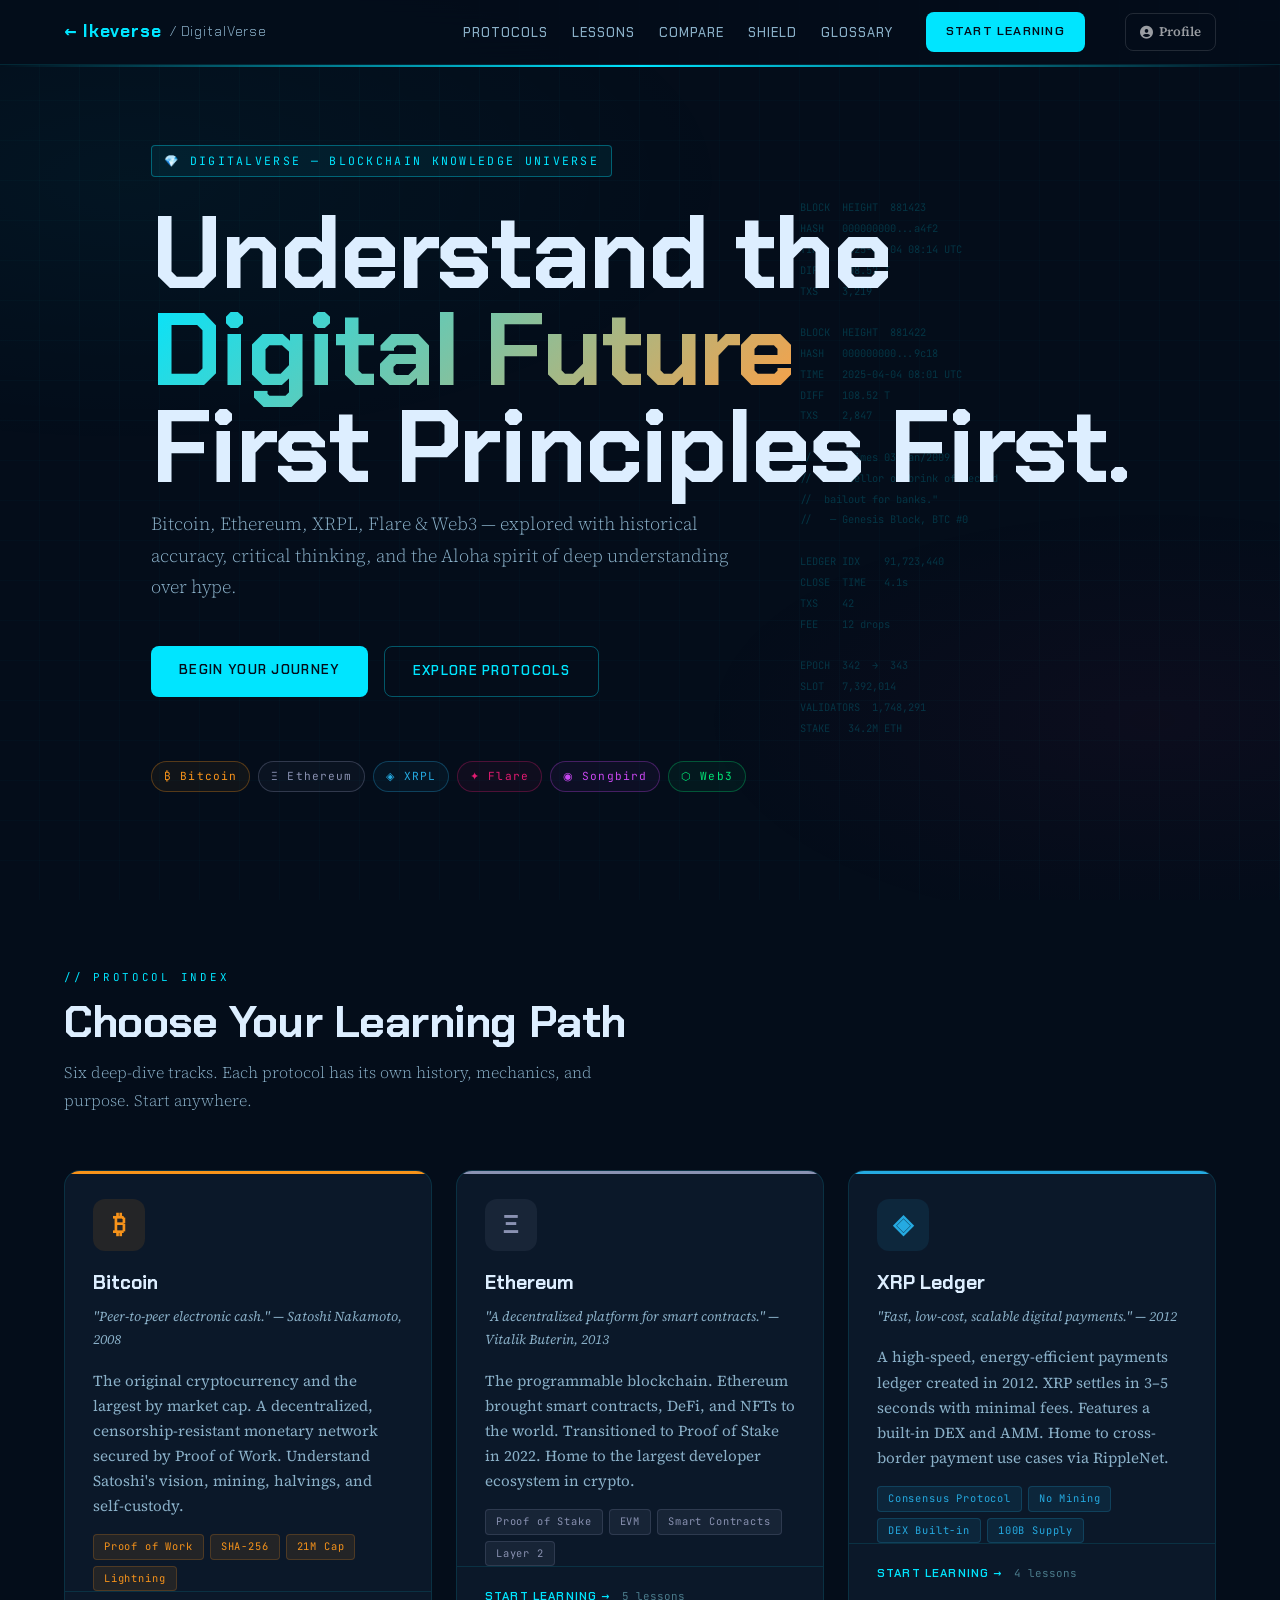
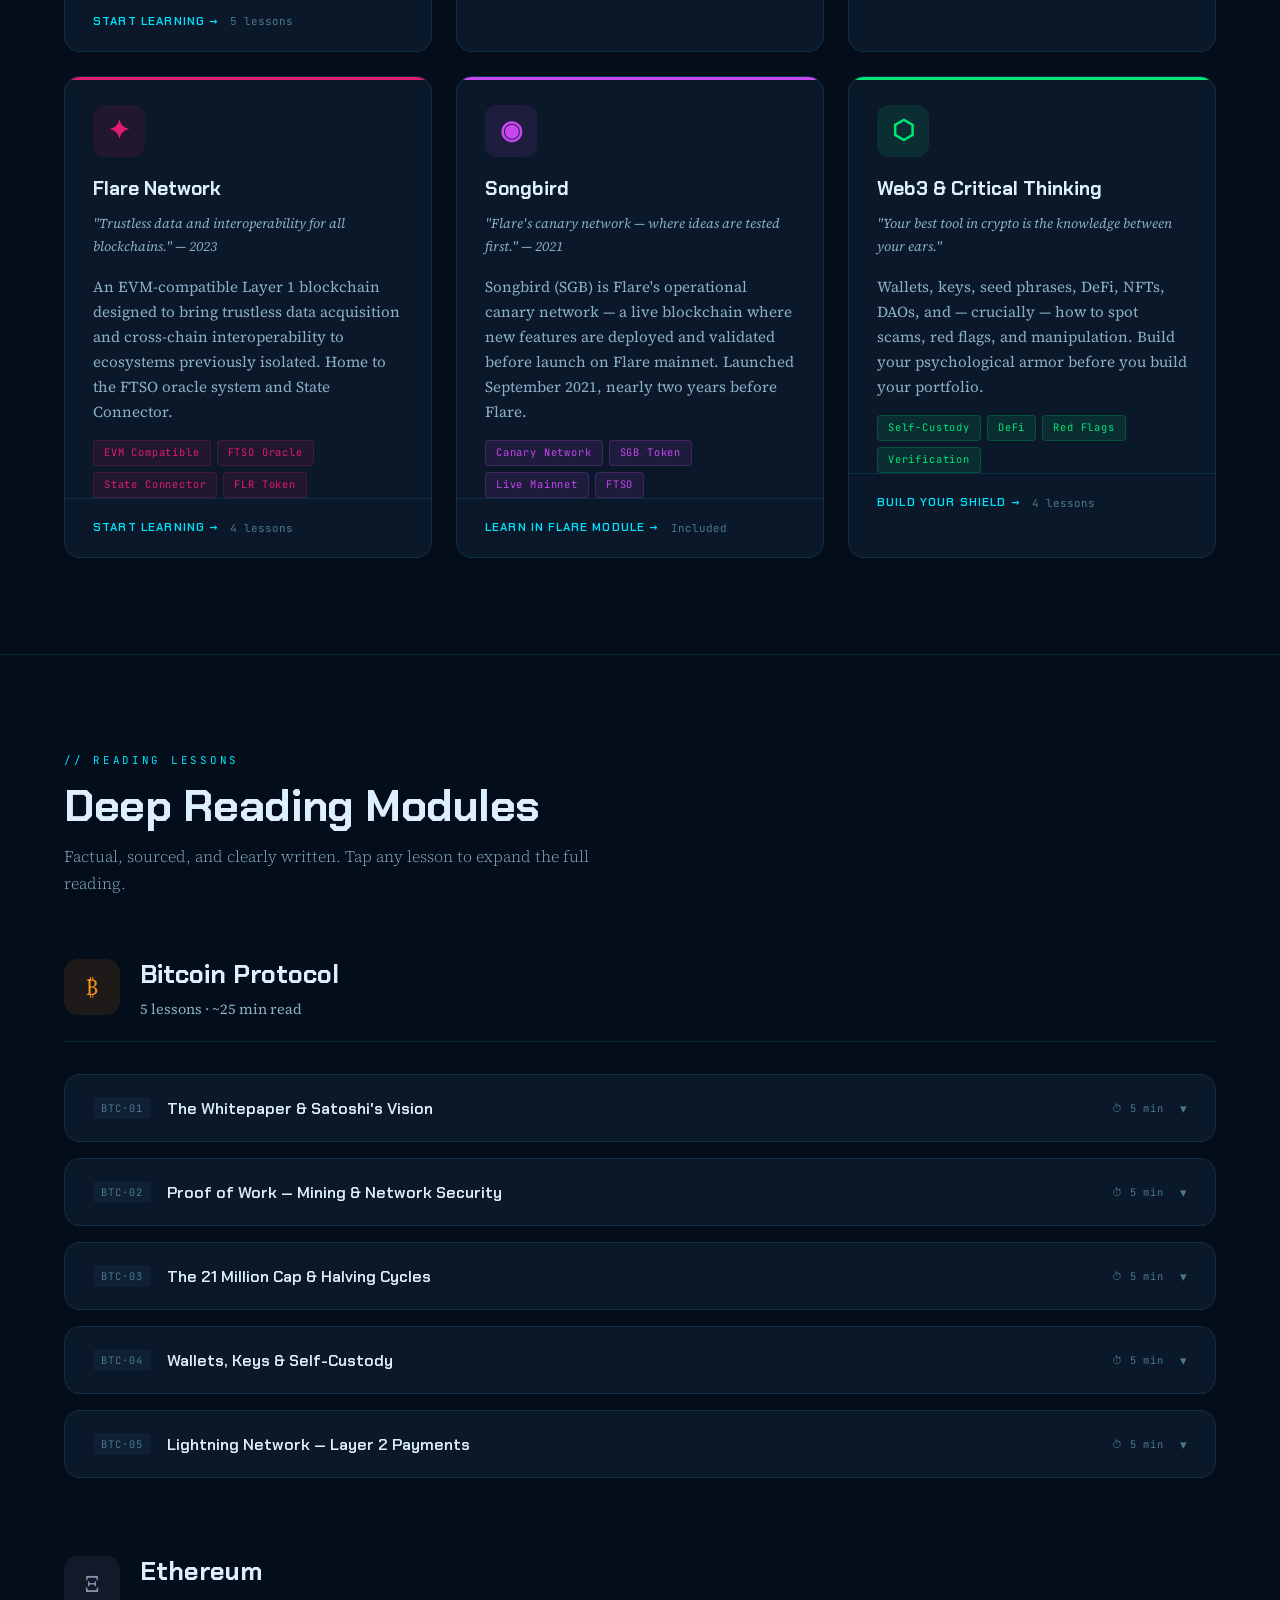
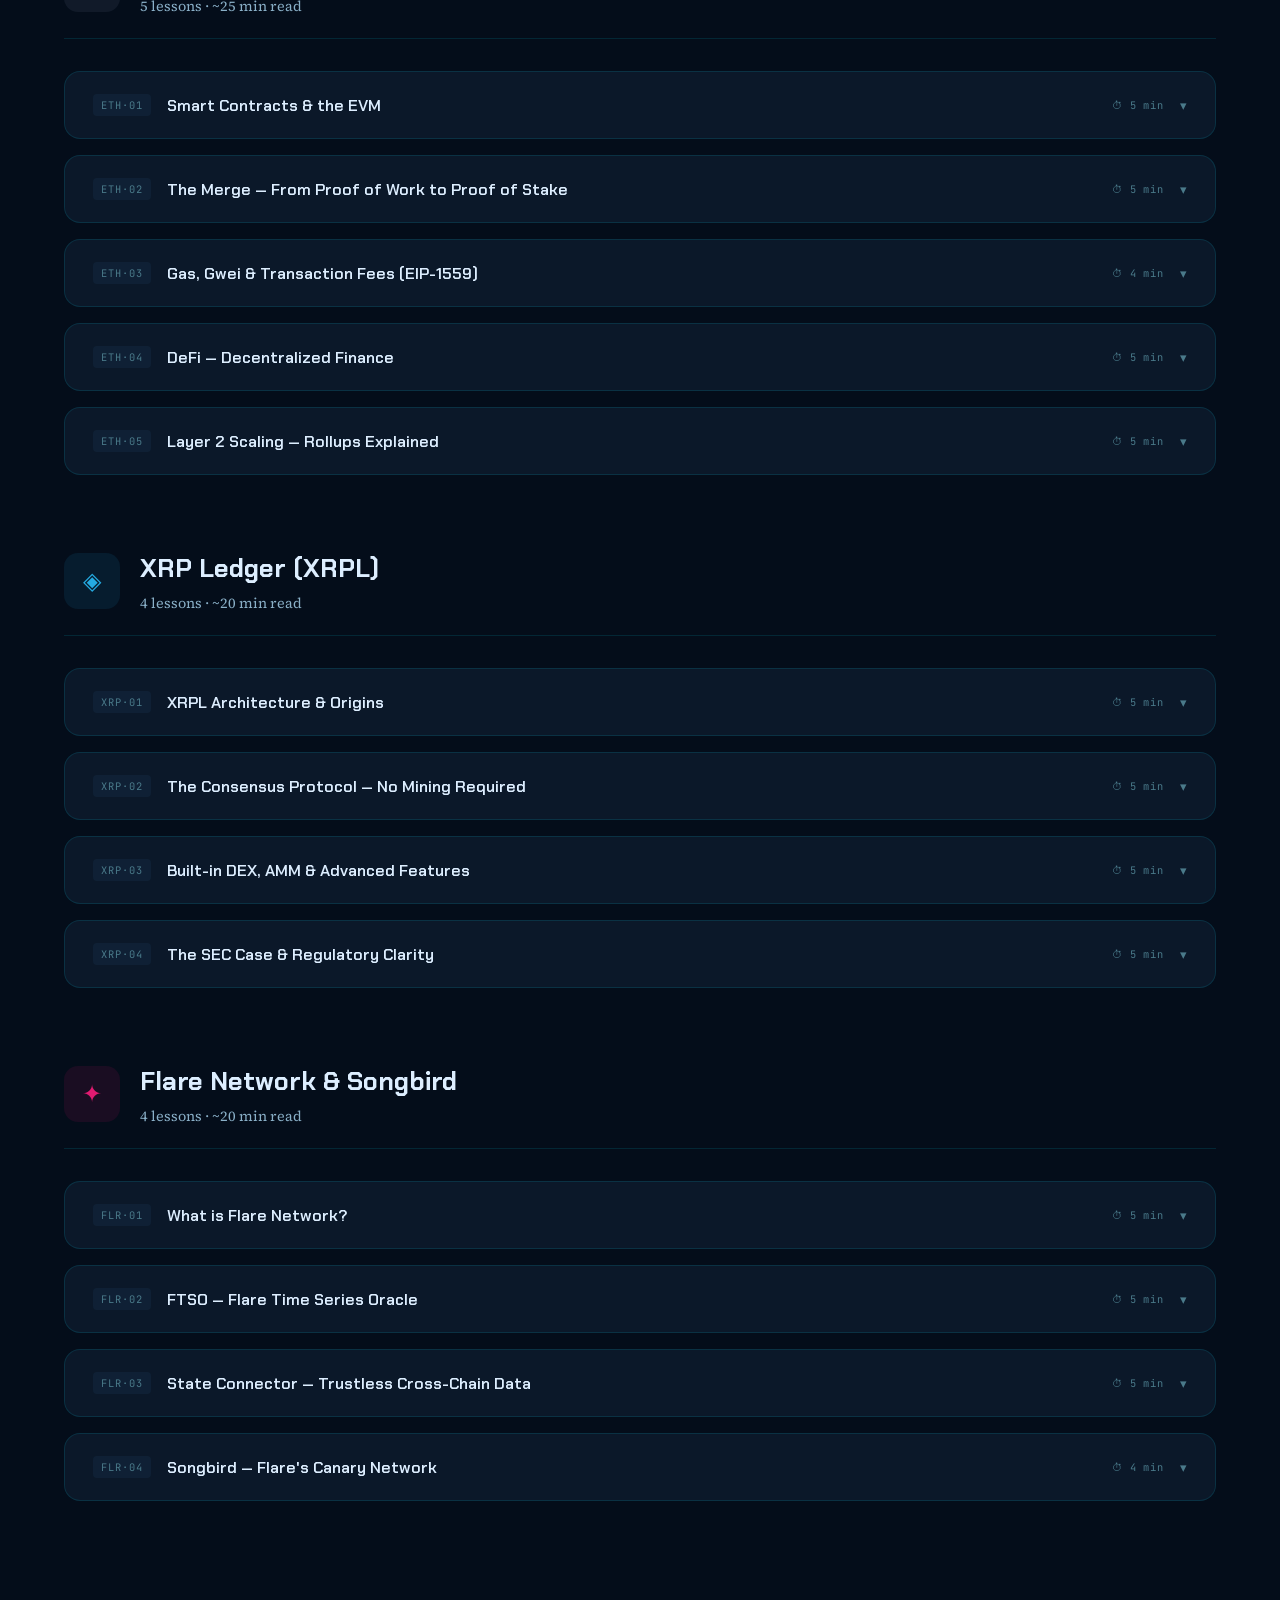
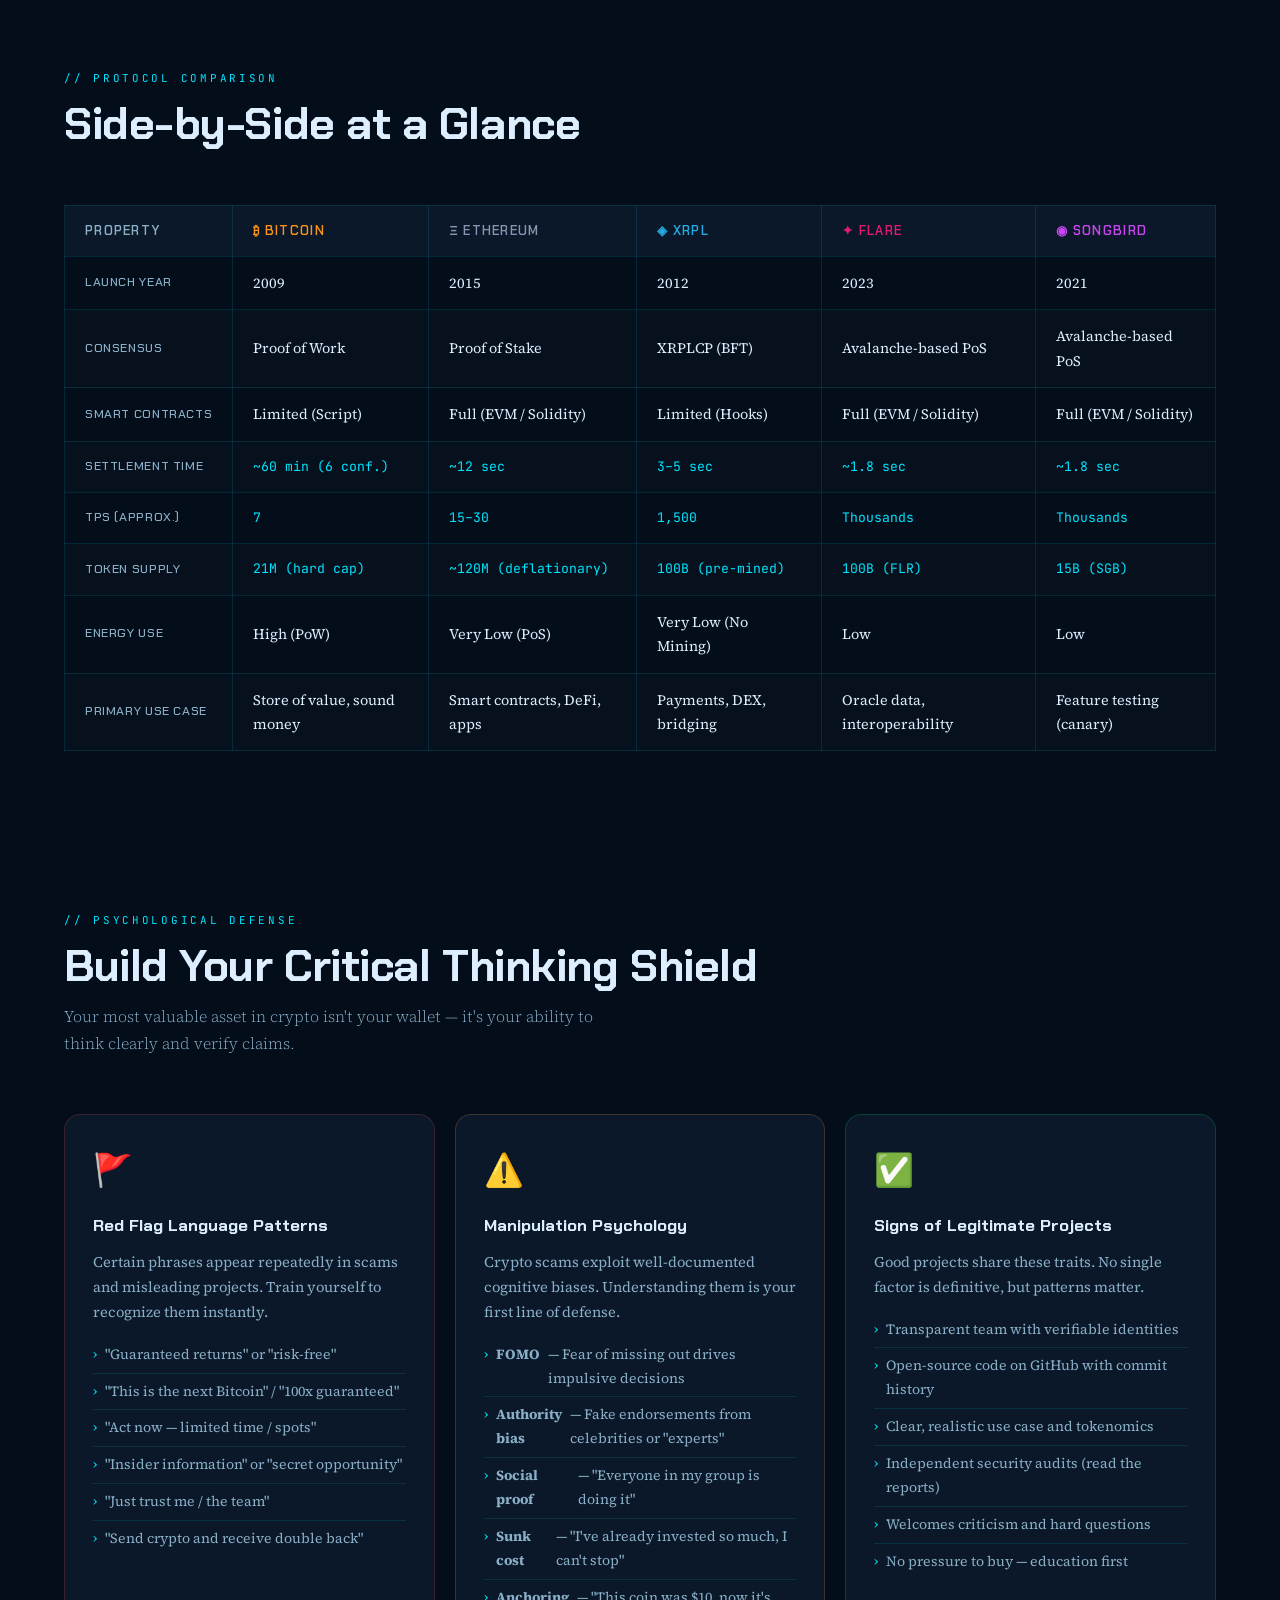
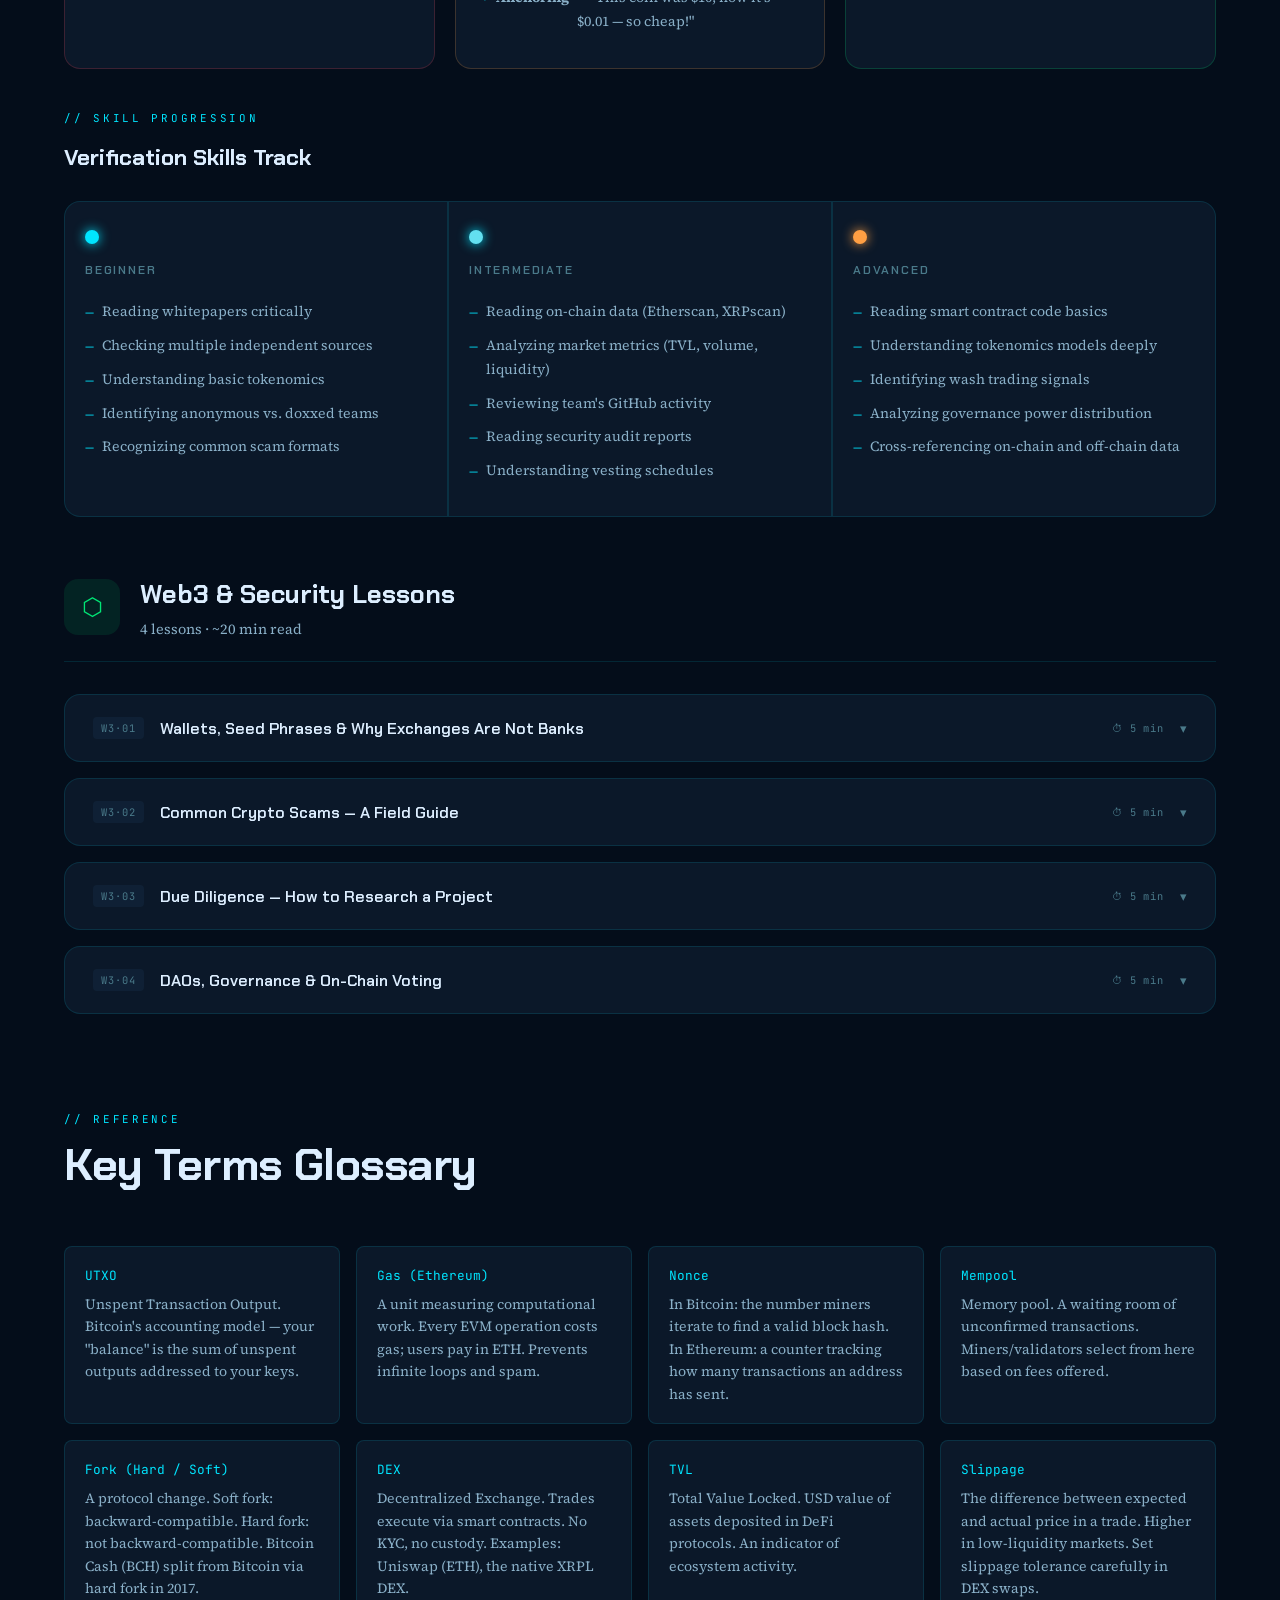
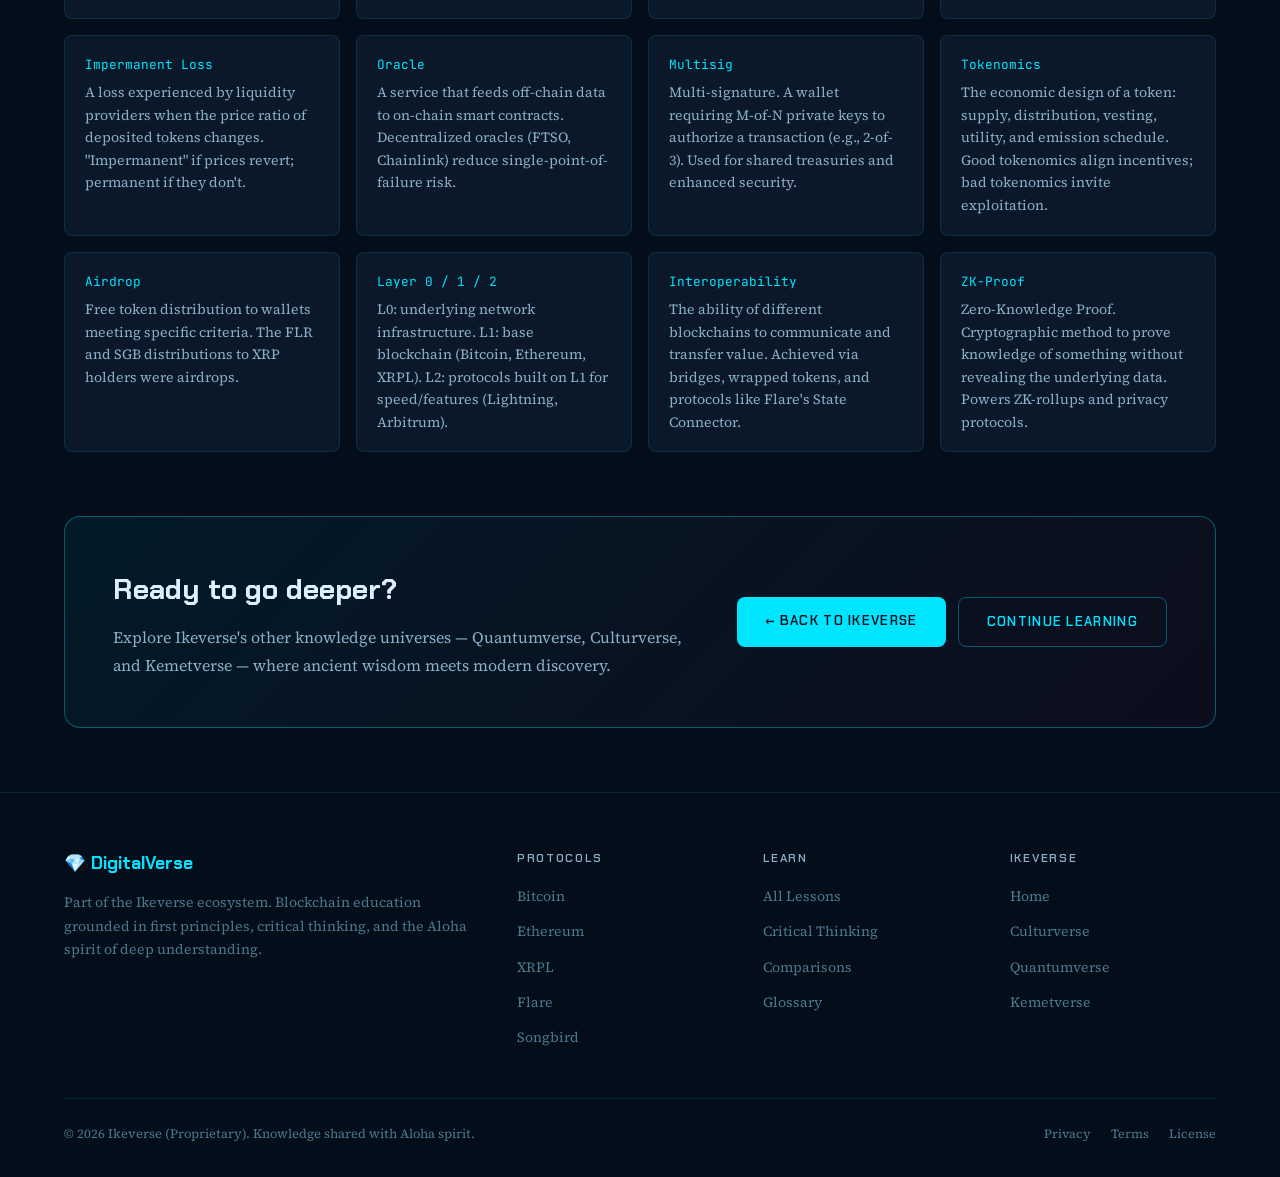
==== commit ac5d362a: "building out functionalities" ====
--- a/digitalverse/index.html
+++ b/digitalverse/index.html
@@ -3,8 +3,47 @@
 <head>
   <meta charset="UTF-8" />
   <meta name="viewport" content="width=device-width, initial-scale=1.0" />
-  <title>DigitalVerse — Blockchain Knowledge Universe | Ikeverse</title>
-  <meta name="description" content="Learn Bitcoin, Ethereum, XRPL, Flare, and Web3 from first principles. Critical thinking, verification skills, and deep reading lessons." />
+  <title>DigitalVerse — Blockchain & Web3 Education | Ikeverse × Pikoverse</title>
+  <meta name="description" content="Learn Bitcoin, Ethereum, XRPL, Flare, and Web3 from first principles. Critical thinking, verification skills, and deep reading lessons — built from Hawaiʻi." />
+  <meta name="keywords" content="blockchain education, Bitcoin, Ethereum, XRPL, Web3, DeFi, crypto scam prevention, Hawaiʻi, Pikoverse, DigitalVerse, Ikeverse">
+  <meta name="author" content="Aloha Mass Productions">
+  <meta name="robots" content="index, follow">
+  <link rel="canonical" href="https://ikeverse.pikoverse.xyz/digitalverse/index.html">
+
+  <!-- Open Graph -->
+  <meta property="og:type"        content="website">
+  <meta property="og:url"         content="https://ikeverse.pikoverse.xyz/digitalverse/index.html">
+  <meta property="og:title"       content="DigitalVerse — Blockchain & Web3 Education">
+  <meta property="og:description" content="Learn Bitcoin, Ethereum, XRPL, Flare, and Web3 from first principles. Built from Hawaiʻi by Aloha Mass Productions.">
+  <meta property="og:image"       content="https://pikoverse.xyz/assets/platform-images/pikoverse-og.svg">
+  <meta property="og:site_name"   content="Pikoverse / Ikeverse">
+
+  <!-- Twitter -->
+  <meta name="twitter:card"        content="summary_large_image">
+  <meta name="twitter:title"       content="DigitalVerse — Blockchain & Web3 Education">
+  <meta name="twitter:description" content="Learn Bitcoin, Ethereum, XRPL, Flare, and Web3 from first principles.">
+  <meta name="twitter:image"       content="https://pikoverse.xyz/assets/platform-images/pikoverse-og.svg">
+
+  <!-- Favicon + theme -->
+  <link rel="icon" href="https://pikoverse.xyz/assets/platform-images/pikoverse-icon.png" type="image/png">
+  <meta name="theme-color" content="#54d1ff">
+
+  <!-- Structured Data -->
+  <script type="application/ld+json">
+  {
+    "@context": "https://schema.org",
+    "@type": "Course",
+    "name": "DigitalVerse — Blockchain Knowledge Universe",
+    "description": "Learn Bitcoin, Ethereum, XRPL, Flare, and Web3 from first principles with critical thinking and scam prevention.",
+    "provider": { "@type": "Organization", "name": "Aloha Mass Productions", "url": "https://pikoverse.xyz" },
+    "url": "https://ikeverse.pikoverse.xyz/digitalverse/index.html",
+    "educationalLevel": "Beginner to Advanced",
+    "teaches": ["Bitcoin", "Ethereum", "XRPL", "DeFi", "Web3 Security", "Blockchain Forensics"],
+    "inLanguage": "en",
+    "isPartOf": { "@type": "WebSite", "name": "Ikeverse", "url": "https://ikeverse.pikoverse.xyz" }
+  }
+  </script>
+
   <link href="https://fonts.googleapis.com/css2?family=Chakra+Petch:wght@300;400;500;600;700&family=Source+Serif+4:ital,wght@0,300;0,400;0,600;1,400&family=JetBrains+Mono:wght@400;500&display=swap" rel="stylesheet" />
   <link rel="stylesheet" href="digitalverse.css" />
 </head>
@@ -29,6 +68,10 @@
         <li><a href="#glossary">Glossary</a></li>
       </ul>
       <a class="nav__cta" href="#lessons">Start Learning</a>
+      <a class="nav__profile-link" href="https://pikoverse.xyz/profile.html" title="My Pikoverse Profile"
+         style="display:inline-flex;align-items:center;gap:6px;padding:7px 14px;border-radius:8px;font-size:13px;font-weight:600;color:rgba(255,255,255,.6);border:1px solid rgba(255,255,255,.12);margin-left:8px;transition:color .18s,border-color .18s;text-decoration:none;">
+        <i class="fas fa-circle-user"></i> Profile
+      </a>
     </div>
   </nav>
 
@@ -1091,6 +1134,34 @@
     </div>
   </footer>
 
+  <link rel="stylesheet" href="https://cdnjs.cloudflare.com/ajax/libs/font-awesome/6.5.0/css/all.min.css">
+  <script src="https://pikoverse.xyz/js/supabase-client.js"></script>
+  <script>
+    /* Cross-device profile session check for nav avatar */
+    window.addEventListener('piko:supa:ready', function(e) {
+      if (e.detail.offline) return;
+      var sb = window.piko_supa;
+      if (!sb) return;
+      sb.auth.getSession().then(function(r) {
+        if (r.data && r.data.session && r.data.session.user) {
+          var u = r.data.session.user;
+          var profileLink = document.querySelector('.nav__profile-link');
+          if (profileLink) {
+            var avatar = (u.user_metadata && u.user_metadata.avatar_url) ||
+                         (localStorage.getItem('piko_profile_v1') && JSON.parse(localStorage.getItem('piko_profile_v1') || '{}').avatar_url) || '';
+            var name = (u.user_metadata && u.user_metadata.display_name) ||
+                       (localStorage.getItem('piko_profile_v1') && JSON.parse(localStorage.getItem('piko_profile_v1') || '{}').display_name) || 'Profile';
+            if (avatar) {
+              profileLink.innerHTML = '<img src="'+avatar+'" style="width:24px;height:24px;border-radius:50%;object-fit:cover;border:1px solid rgba(240,201,106,.4)"> ' + name;
+            } else {
+              profileLink.innerHTML = '<i class="fas fa-circle-user"></i> ' + name;
+              profileLink.style.color = '#f0c96a';
+            }
+          }
+        }
+      });
+    });
+  </script>
   <script src="digitalverse.js"></script>
 </body>
 </html>
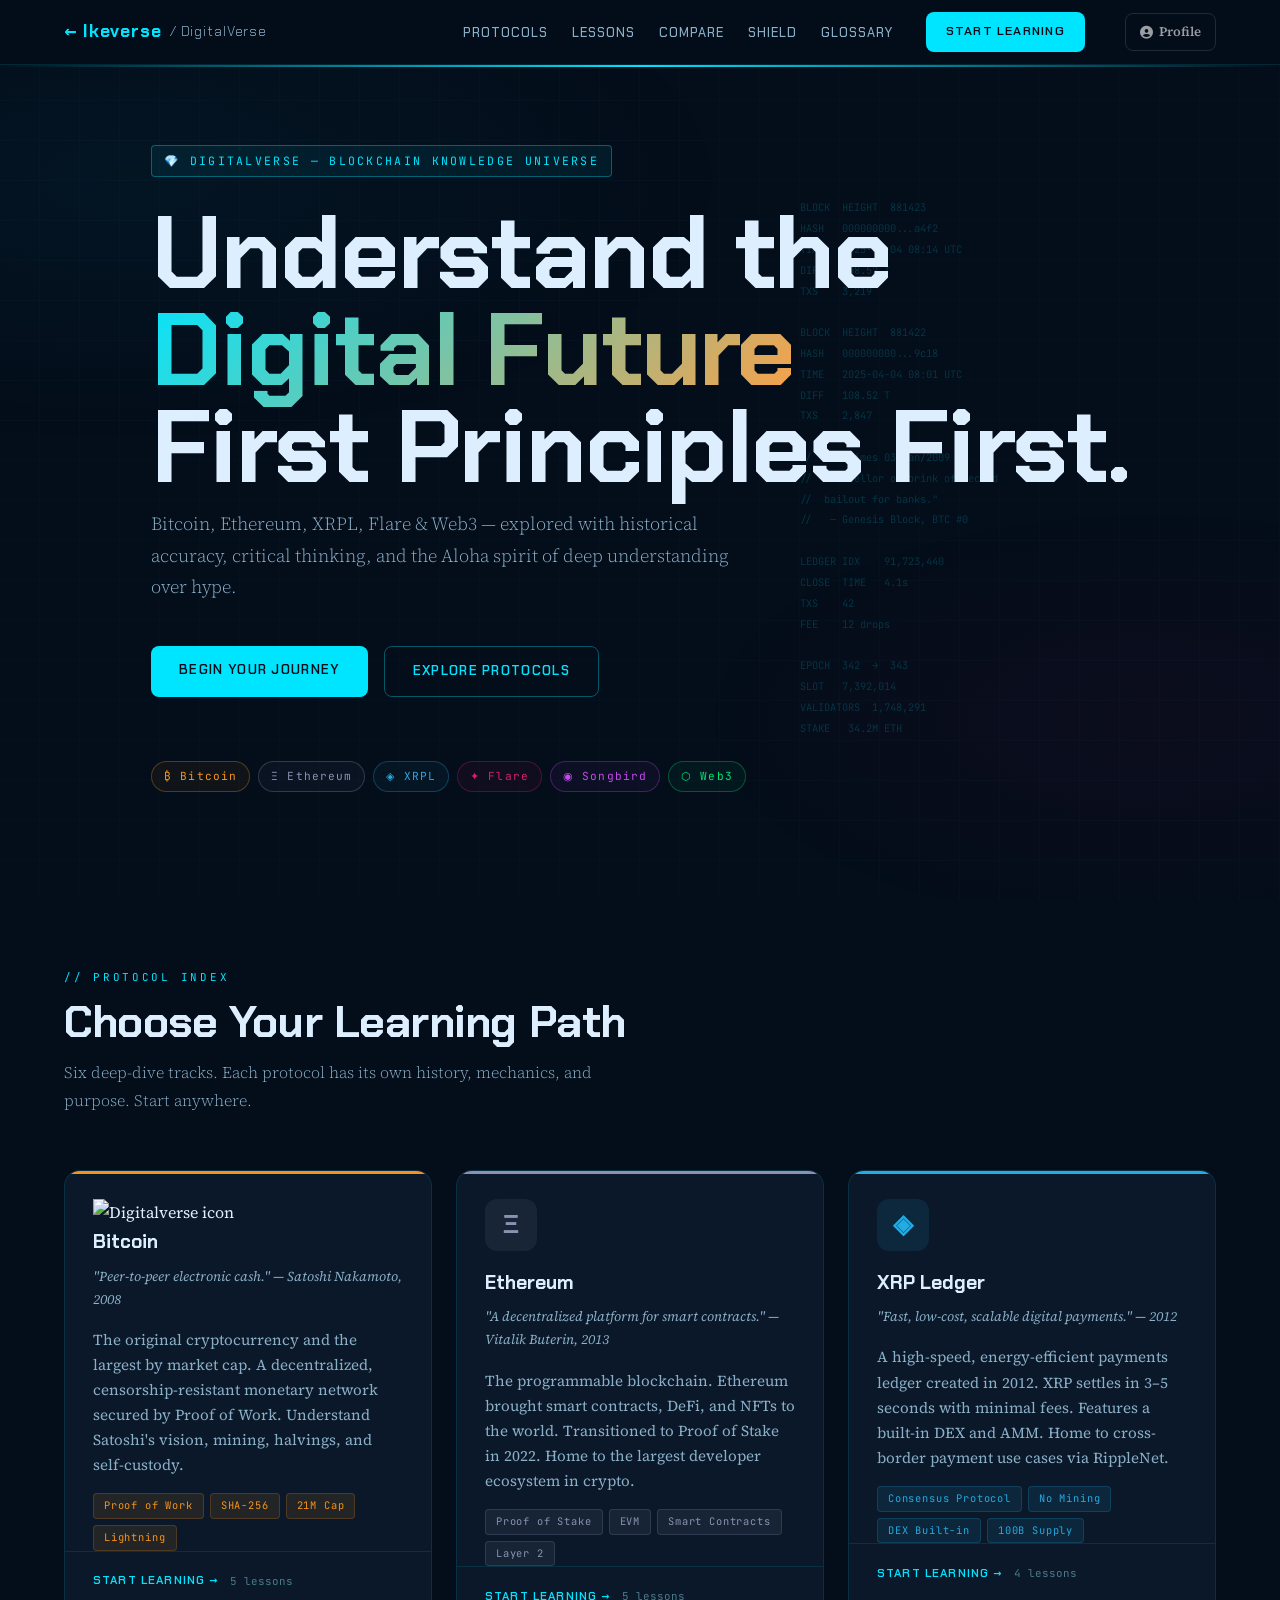
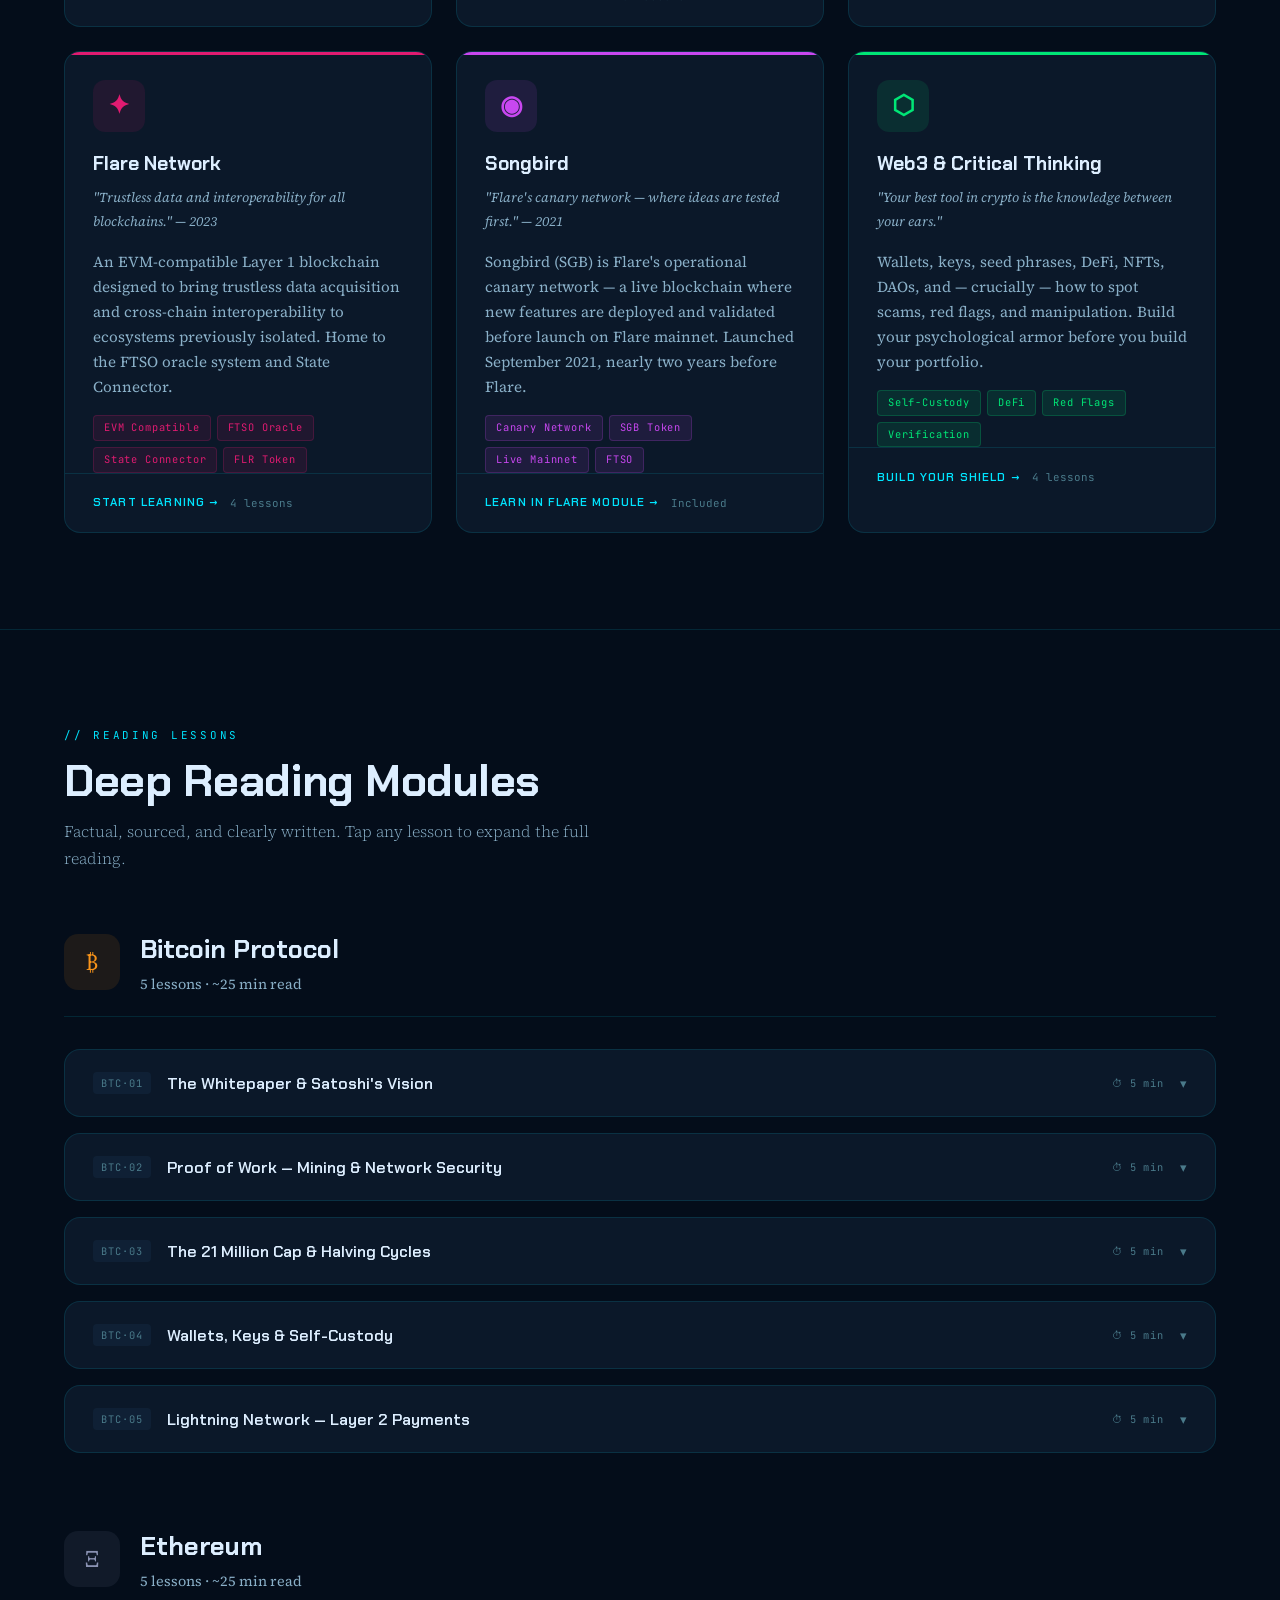
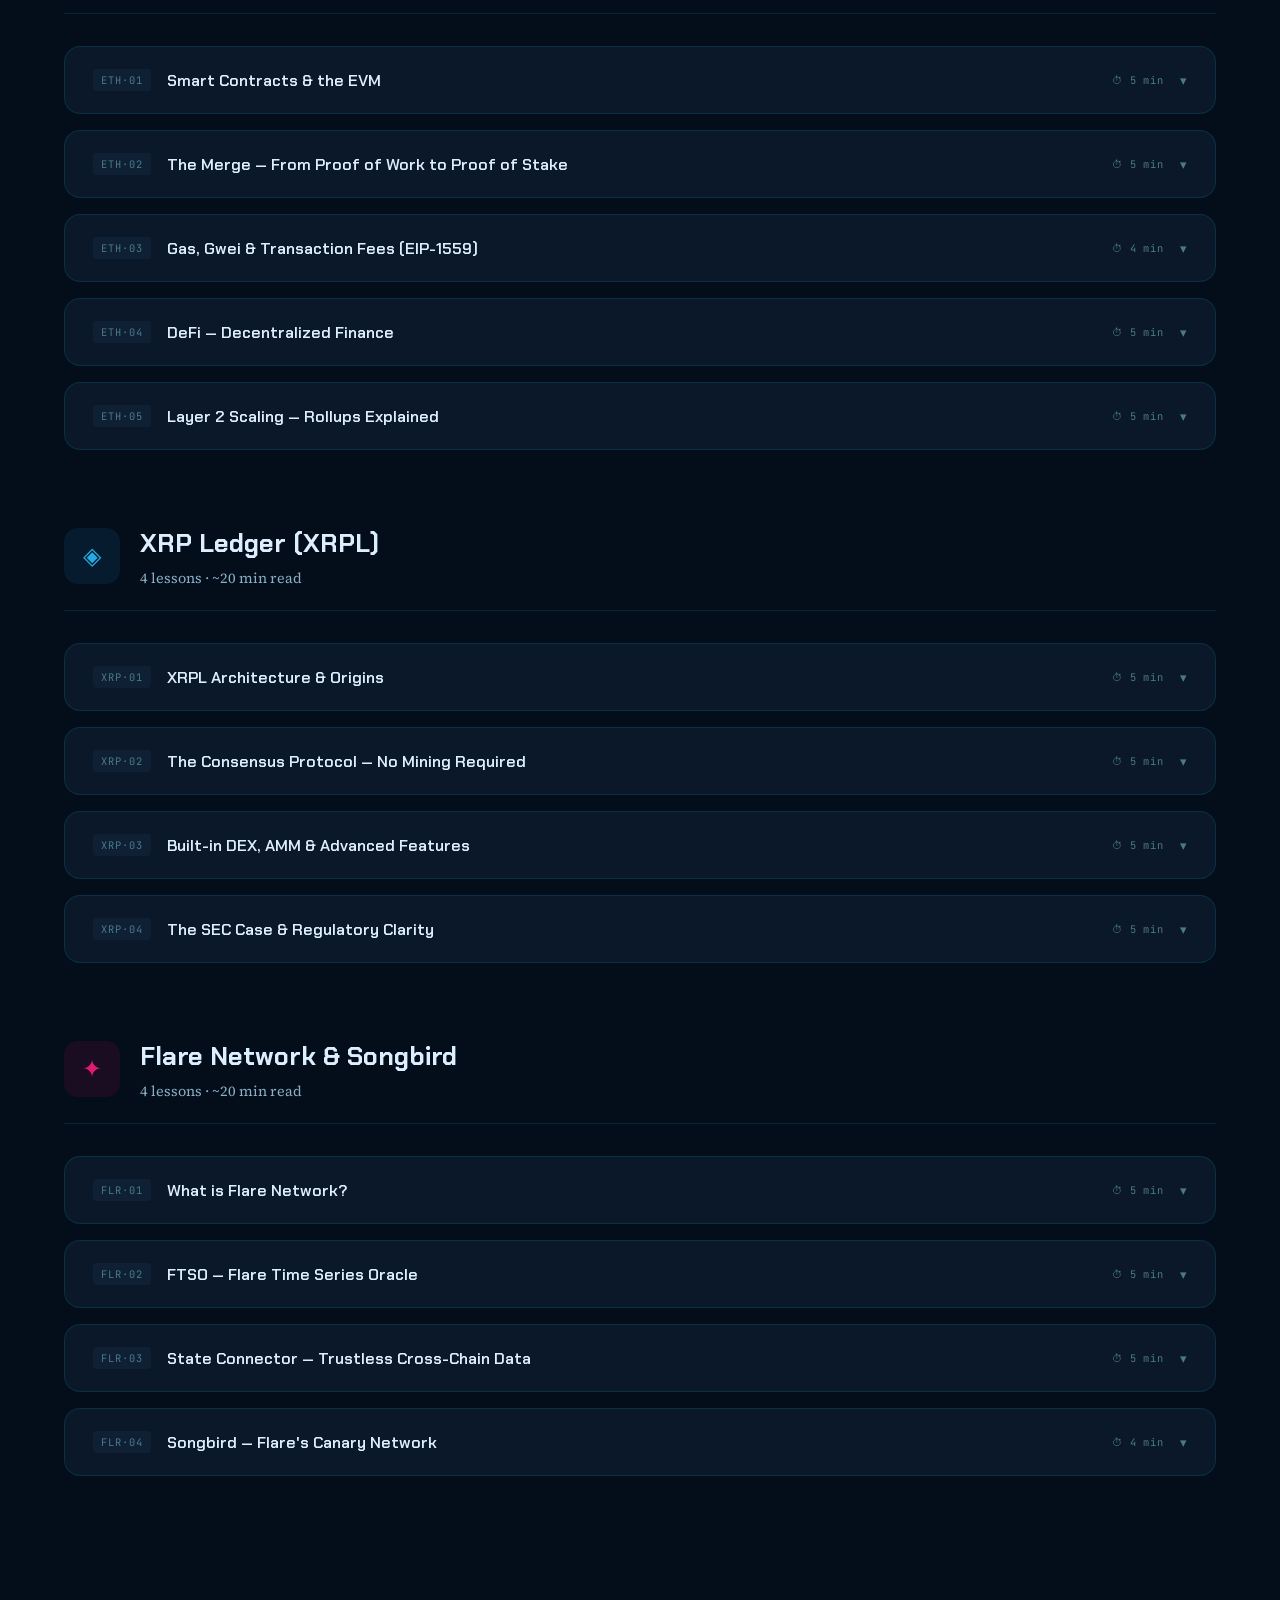
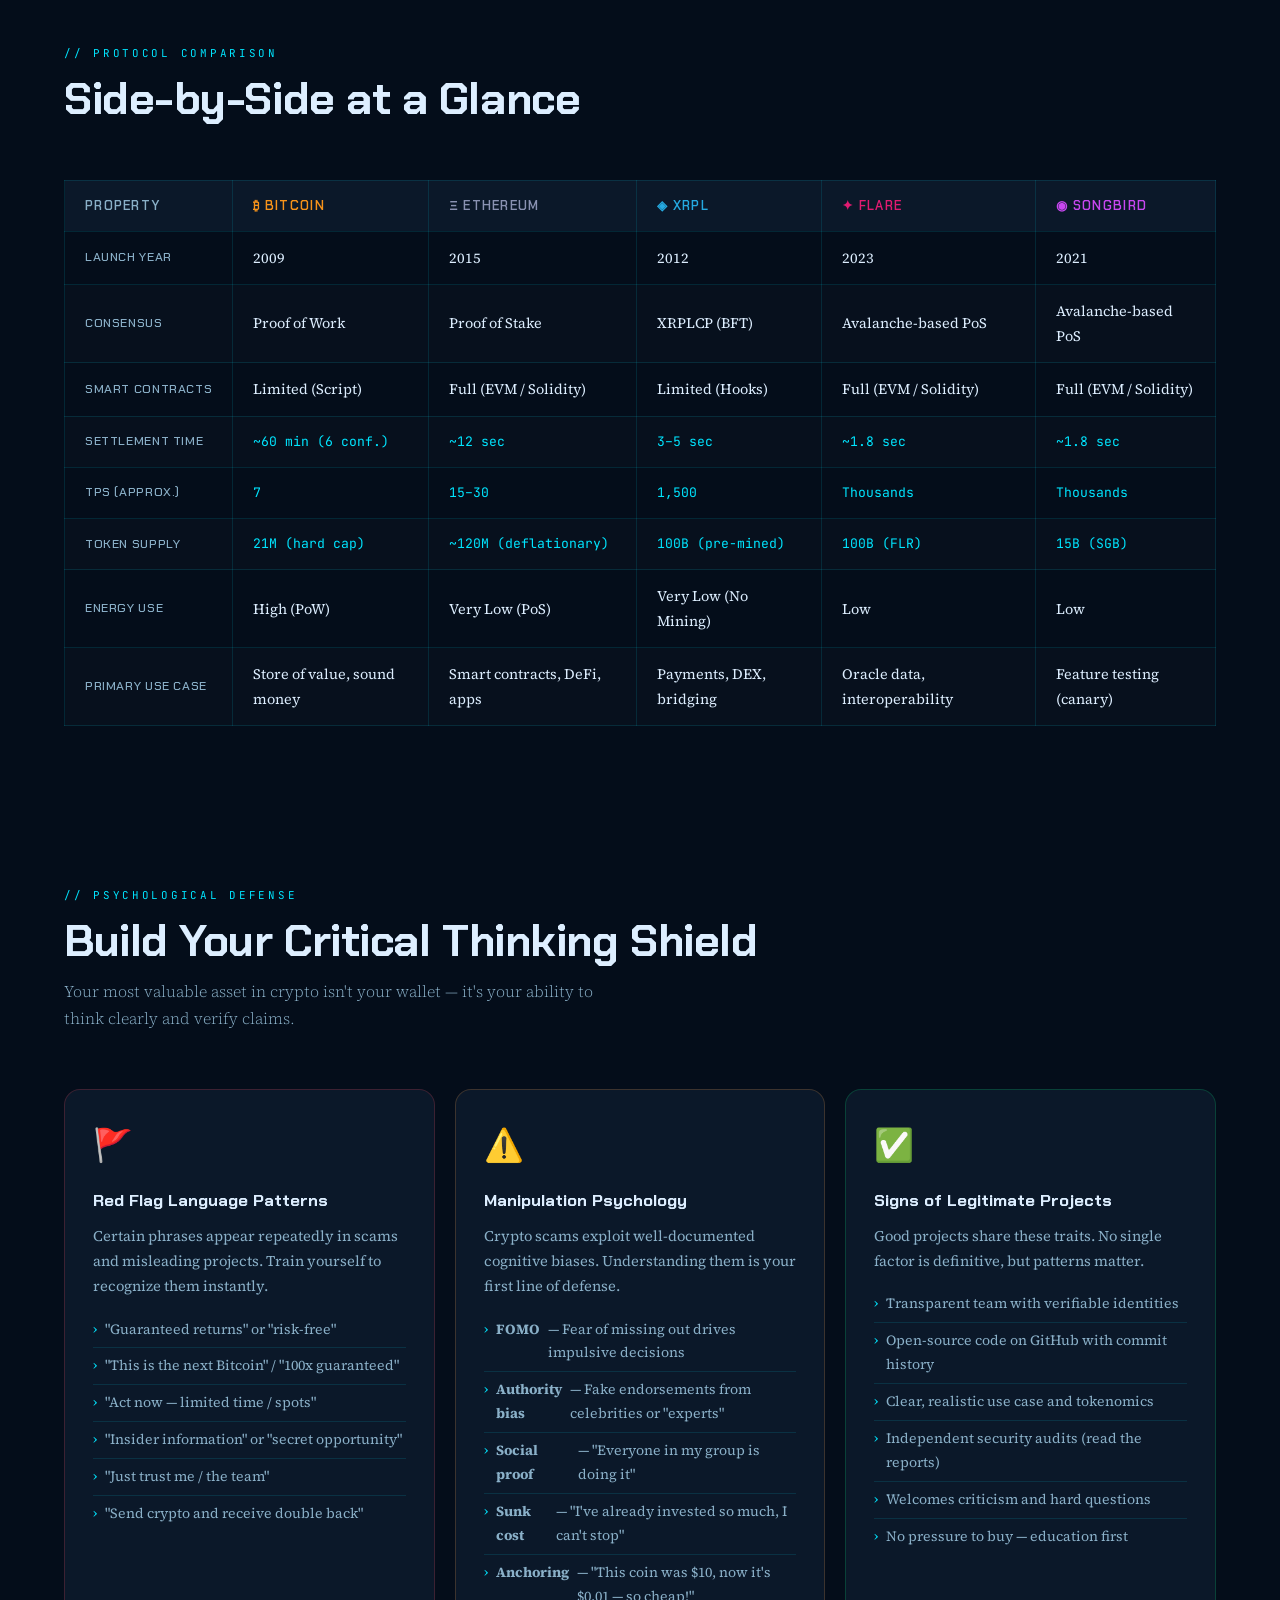
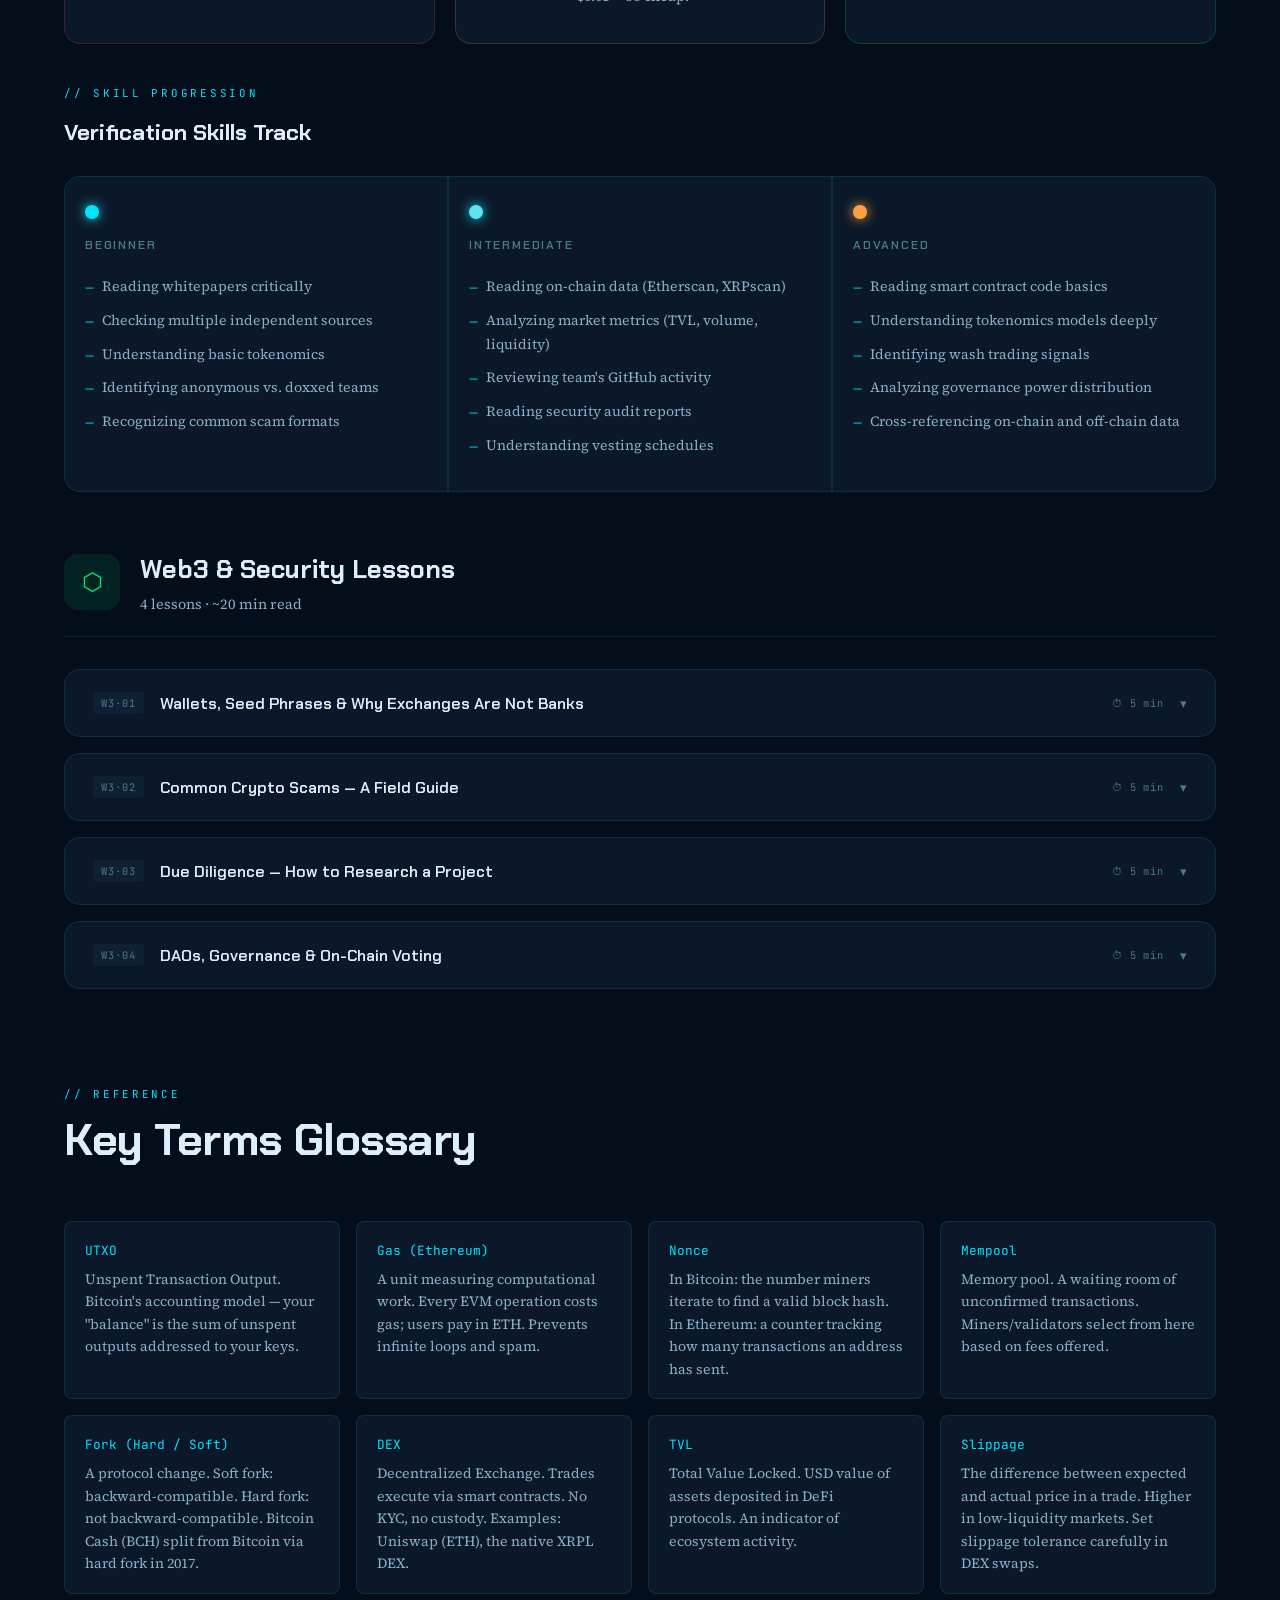
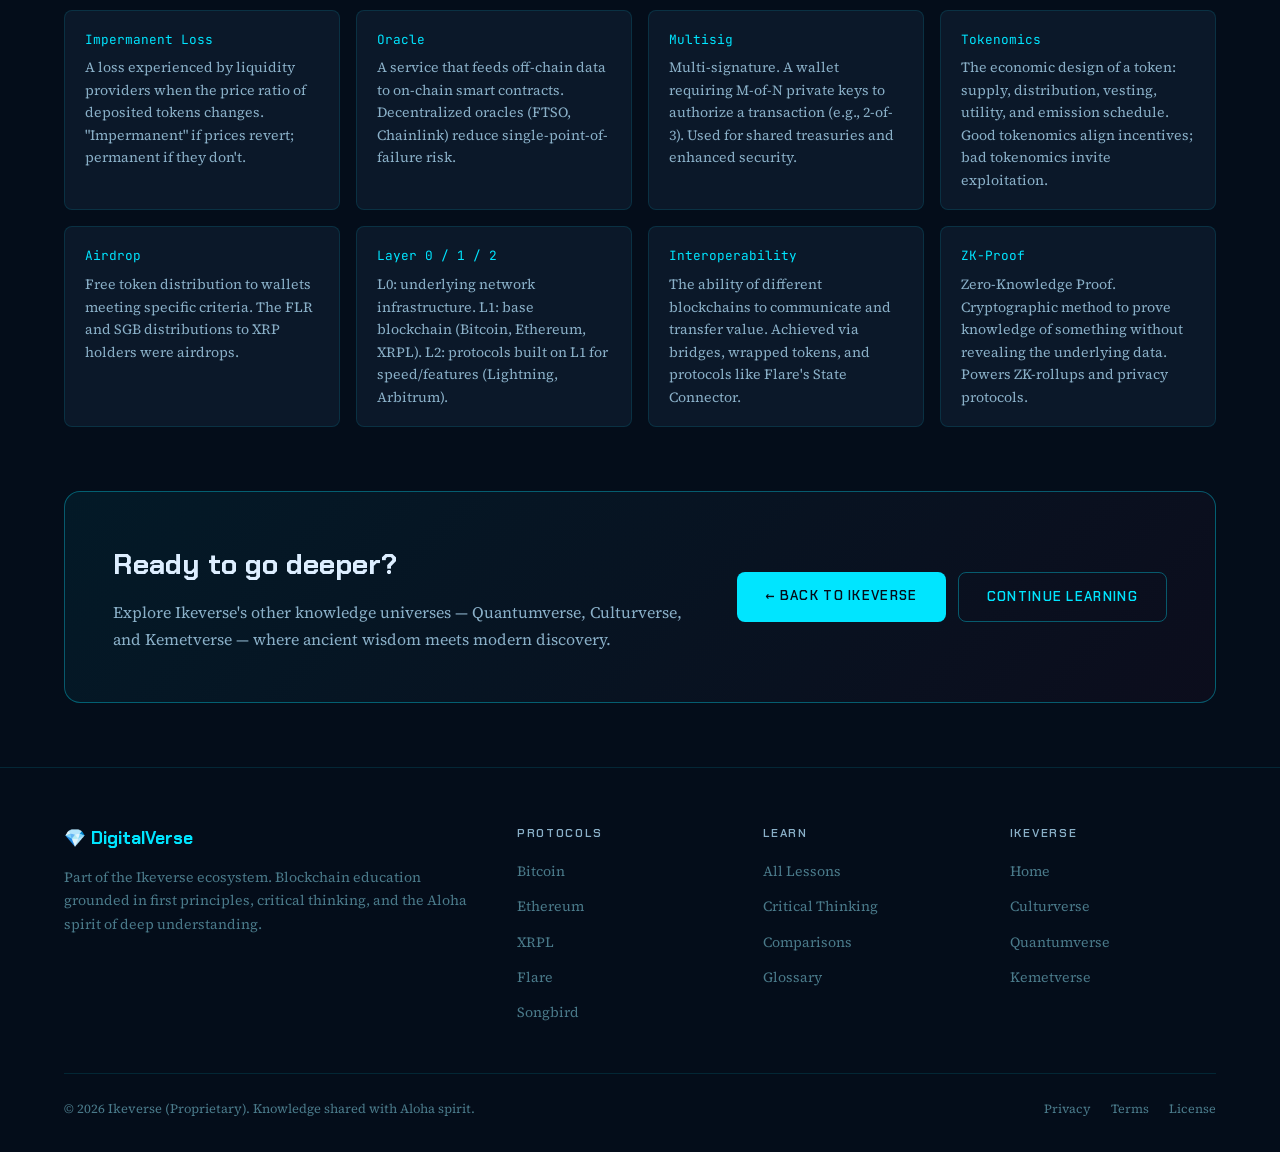
==== commit e7f1762b: "working on digitalverse details" ====
--- a/digitalverse/index.html
+++ b/digitalverse/index.html
@@ -142,7 +142,7 @@
 
         <div class="card proto-card btc">
           <div class="card__header">
-            <div class="proto-card__icon">₿</div>
+            <div class="eco-popup__icon eco-popup__icon--digital"><img src="digitalverse/images/BTC.png" alt="Digitalverse icon" style="width:56px;height:56px;object-fit:contain;position:relative;z-index:2;"></div>
             <div class="proto-card__name">Bitcoin</div>
             <div class="proto-card__tagline">"Peer-to-peer electronic cash." — Satoshi Nakamoto, 2008</div>
             <p class="proto-card__desc">The original cryptocurrency and the largest by market cap. A decentralized, censorship-resistant monetary network secured by Proof of Work. Understand Satoshi's vision, mining, halvings, and self-custody.</p>
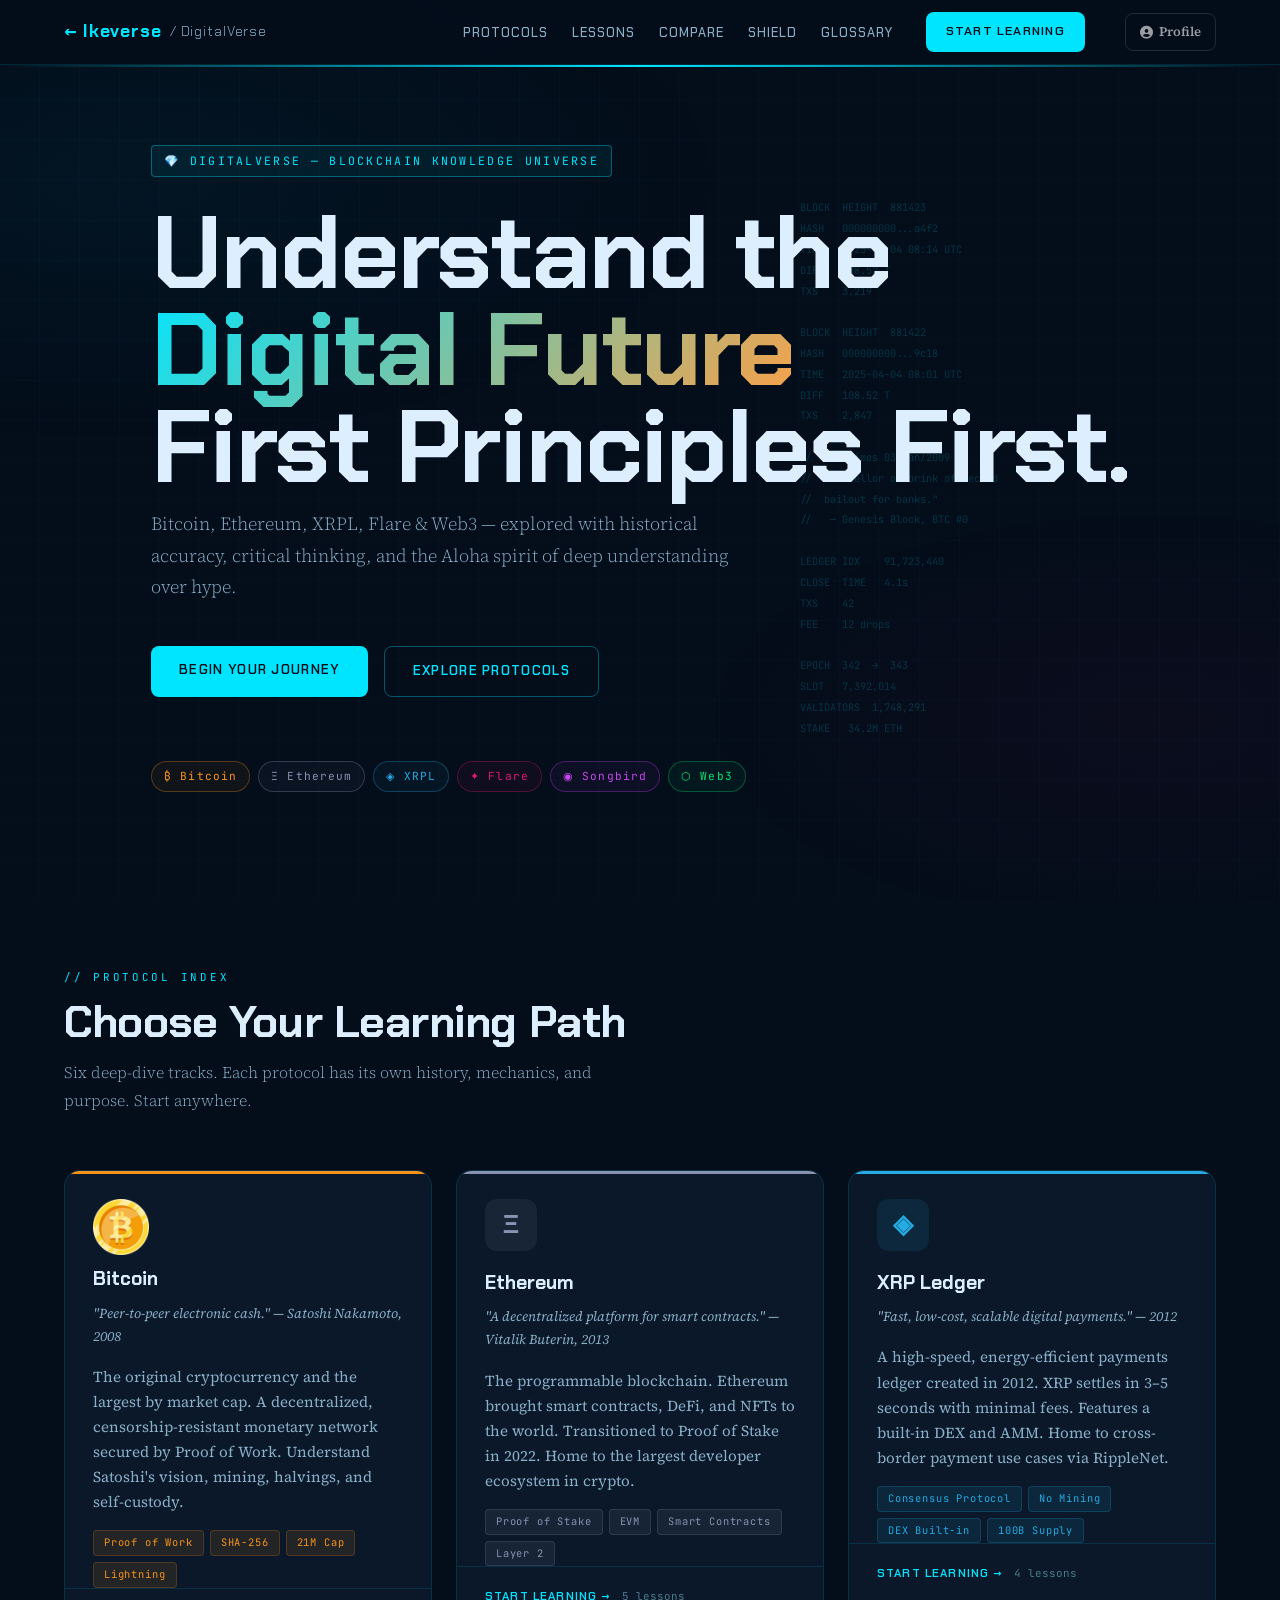
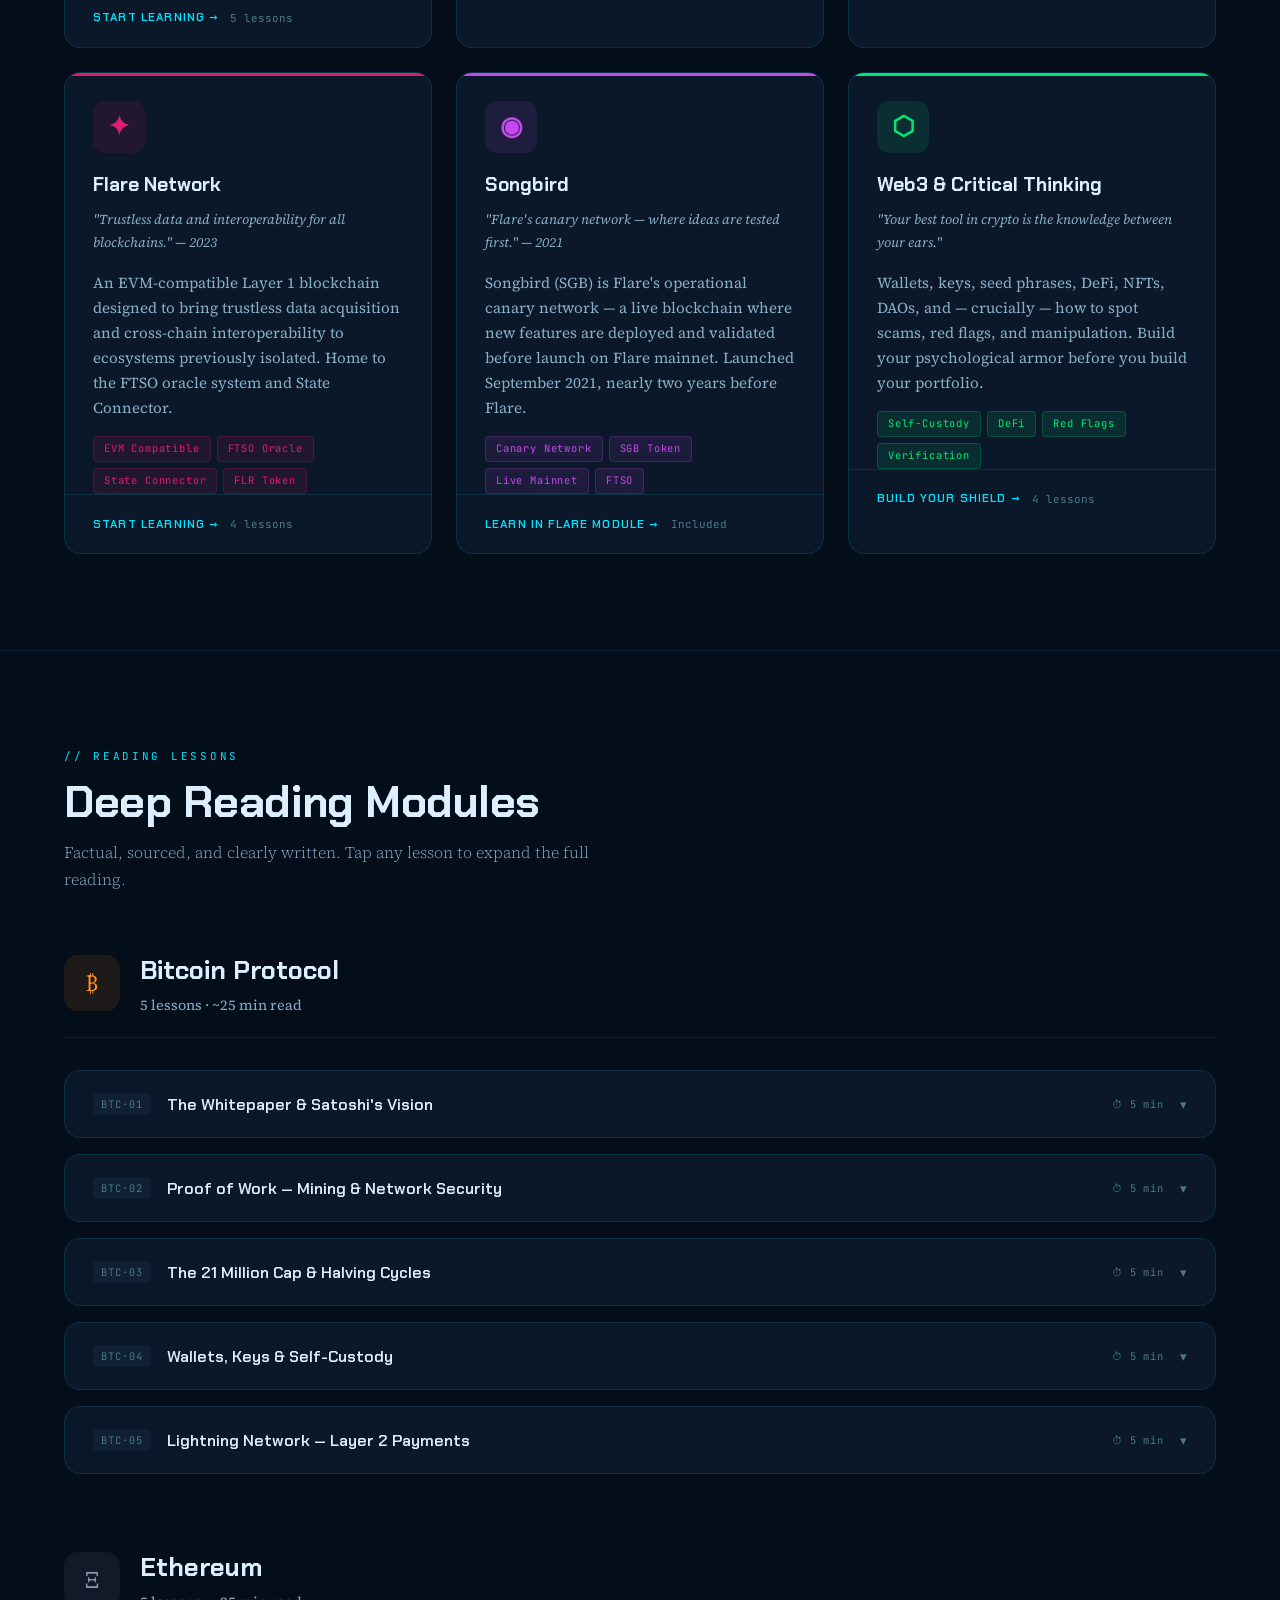
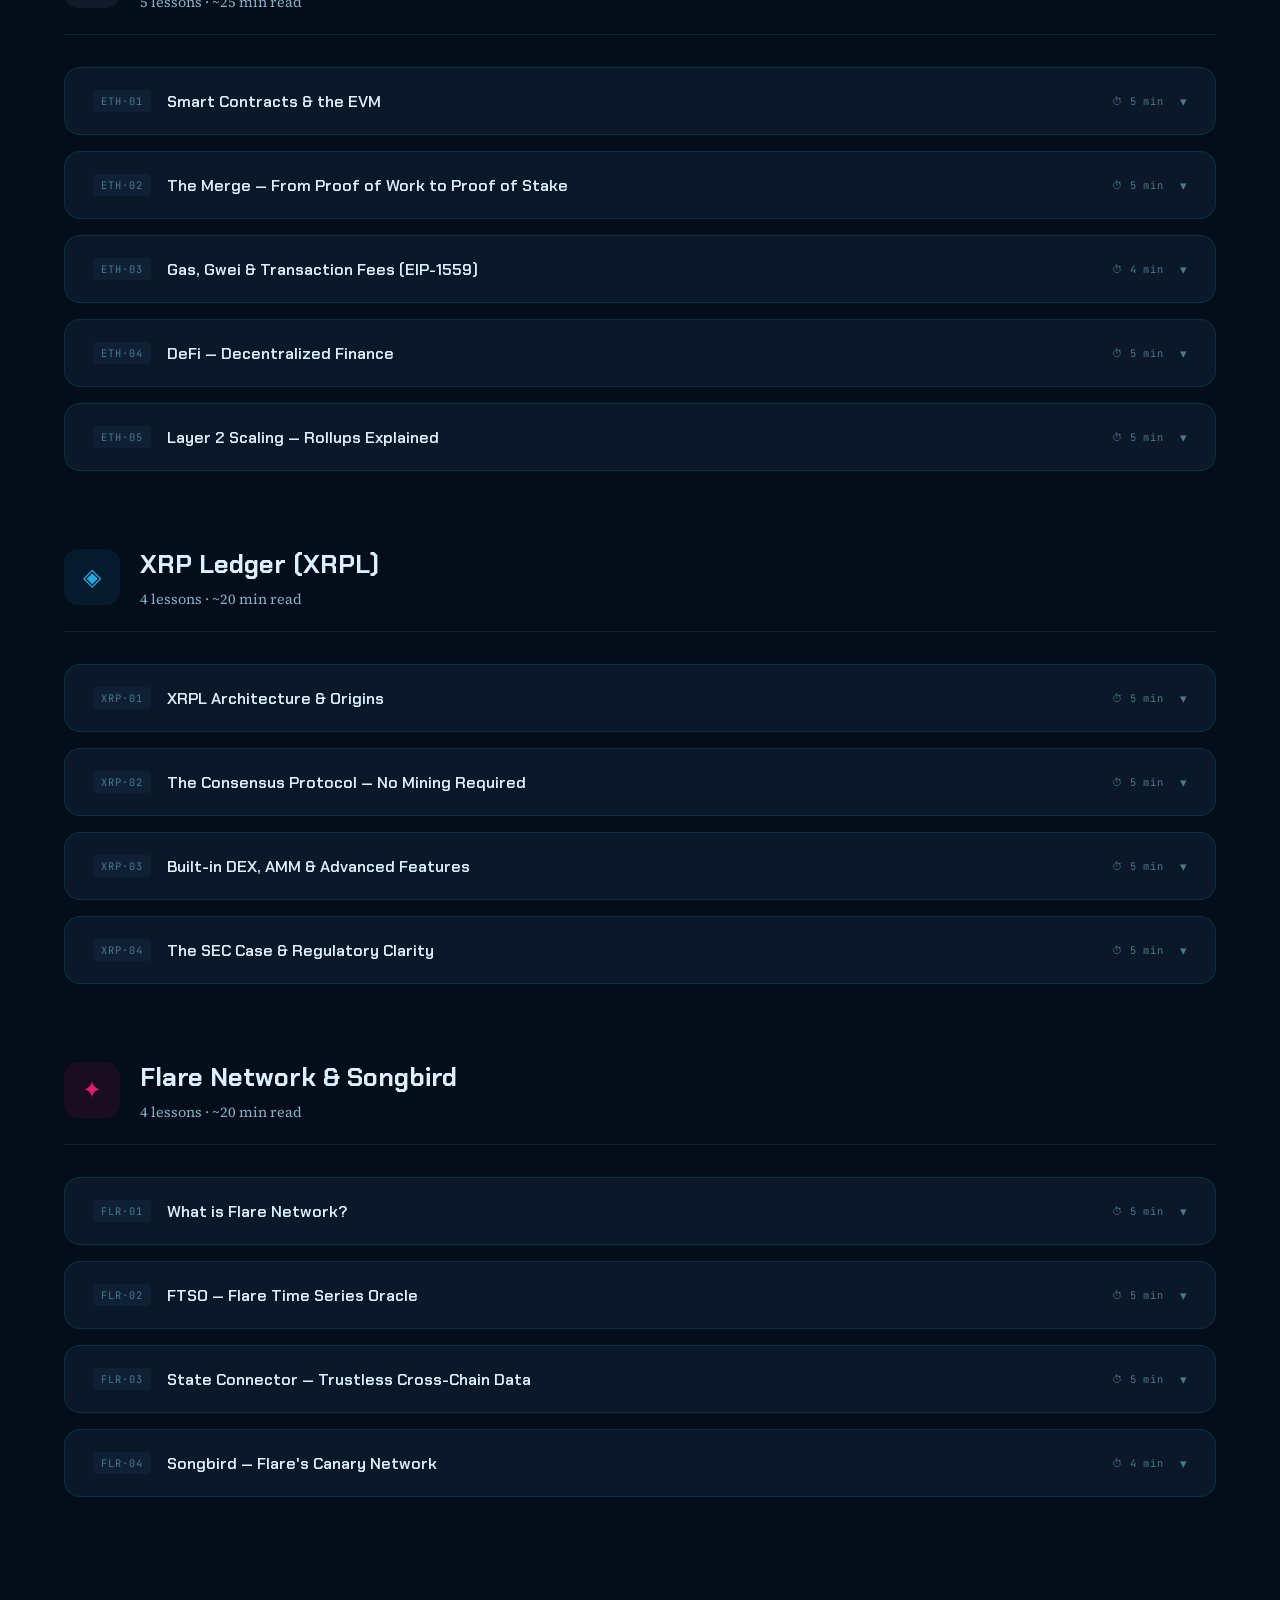
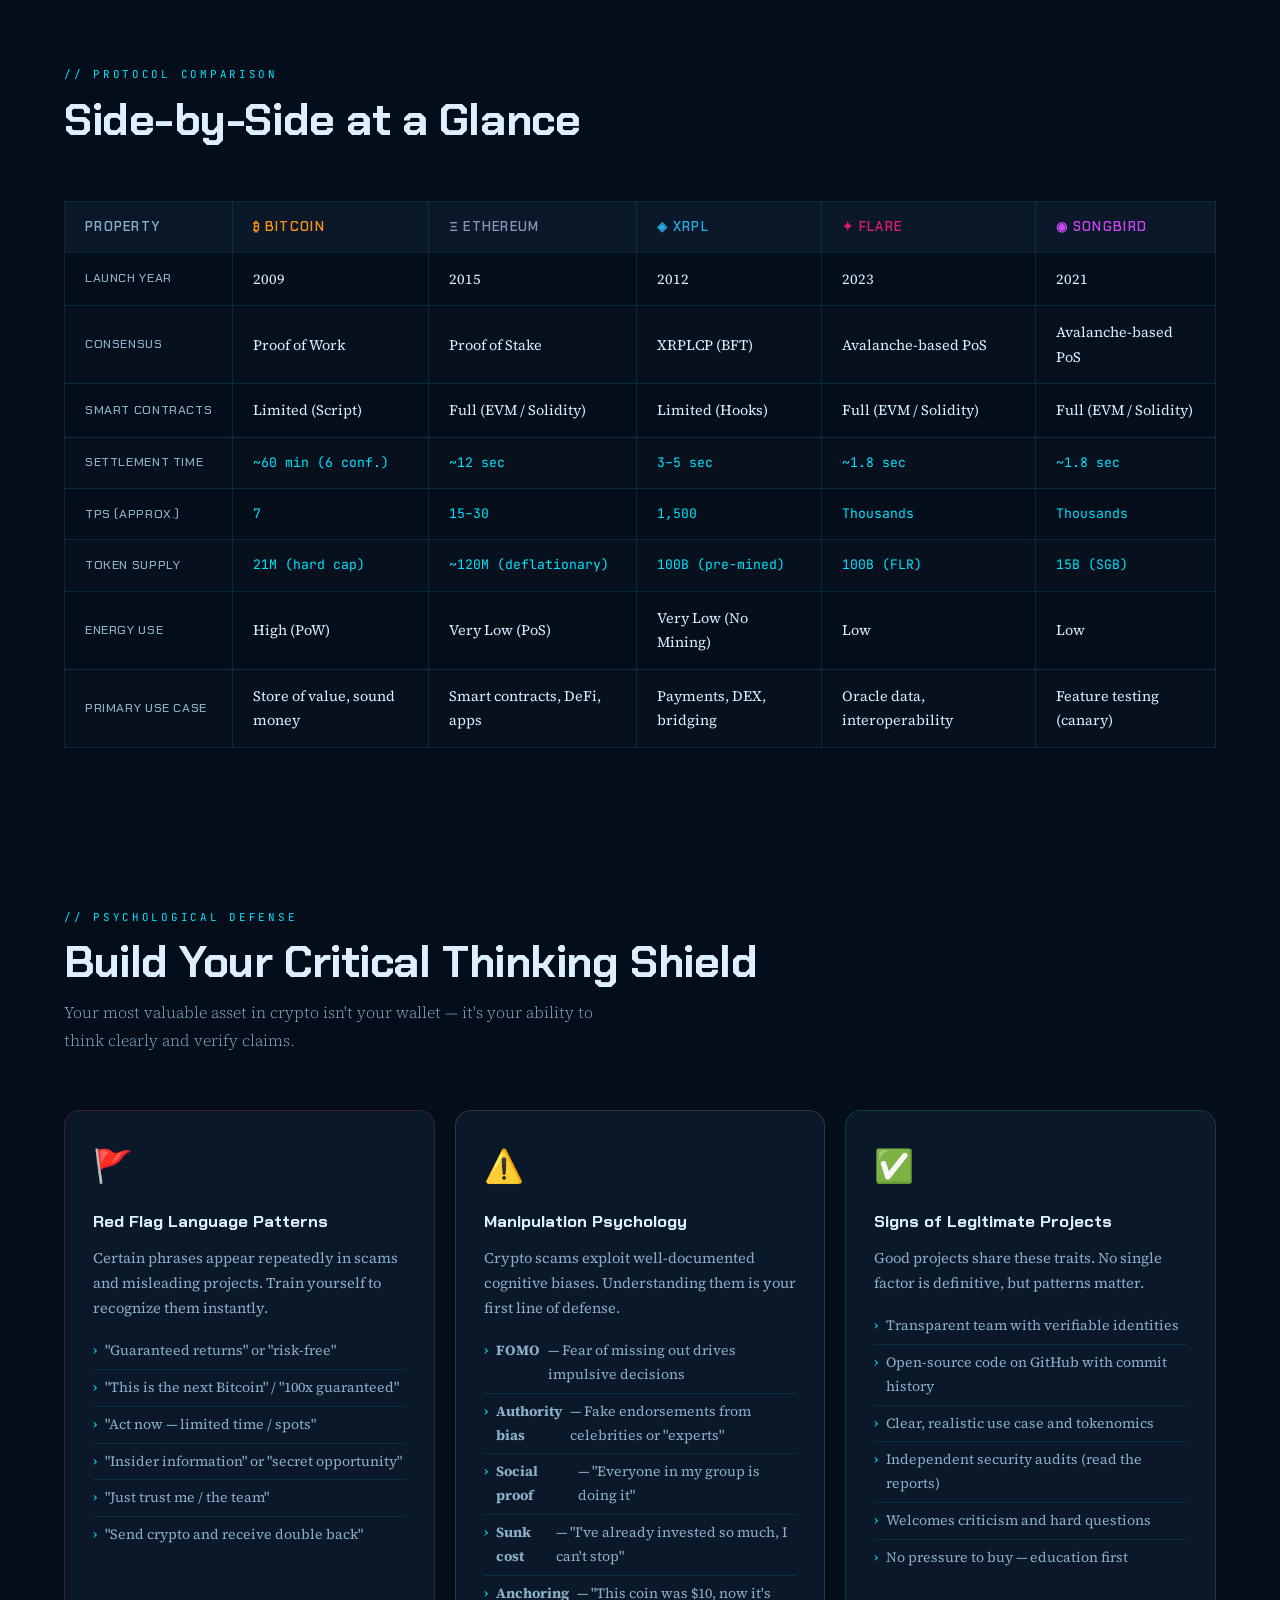
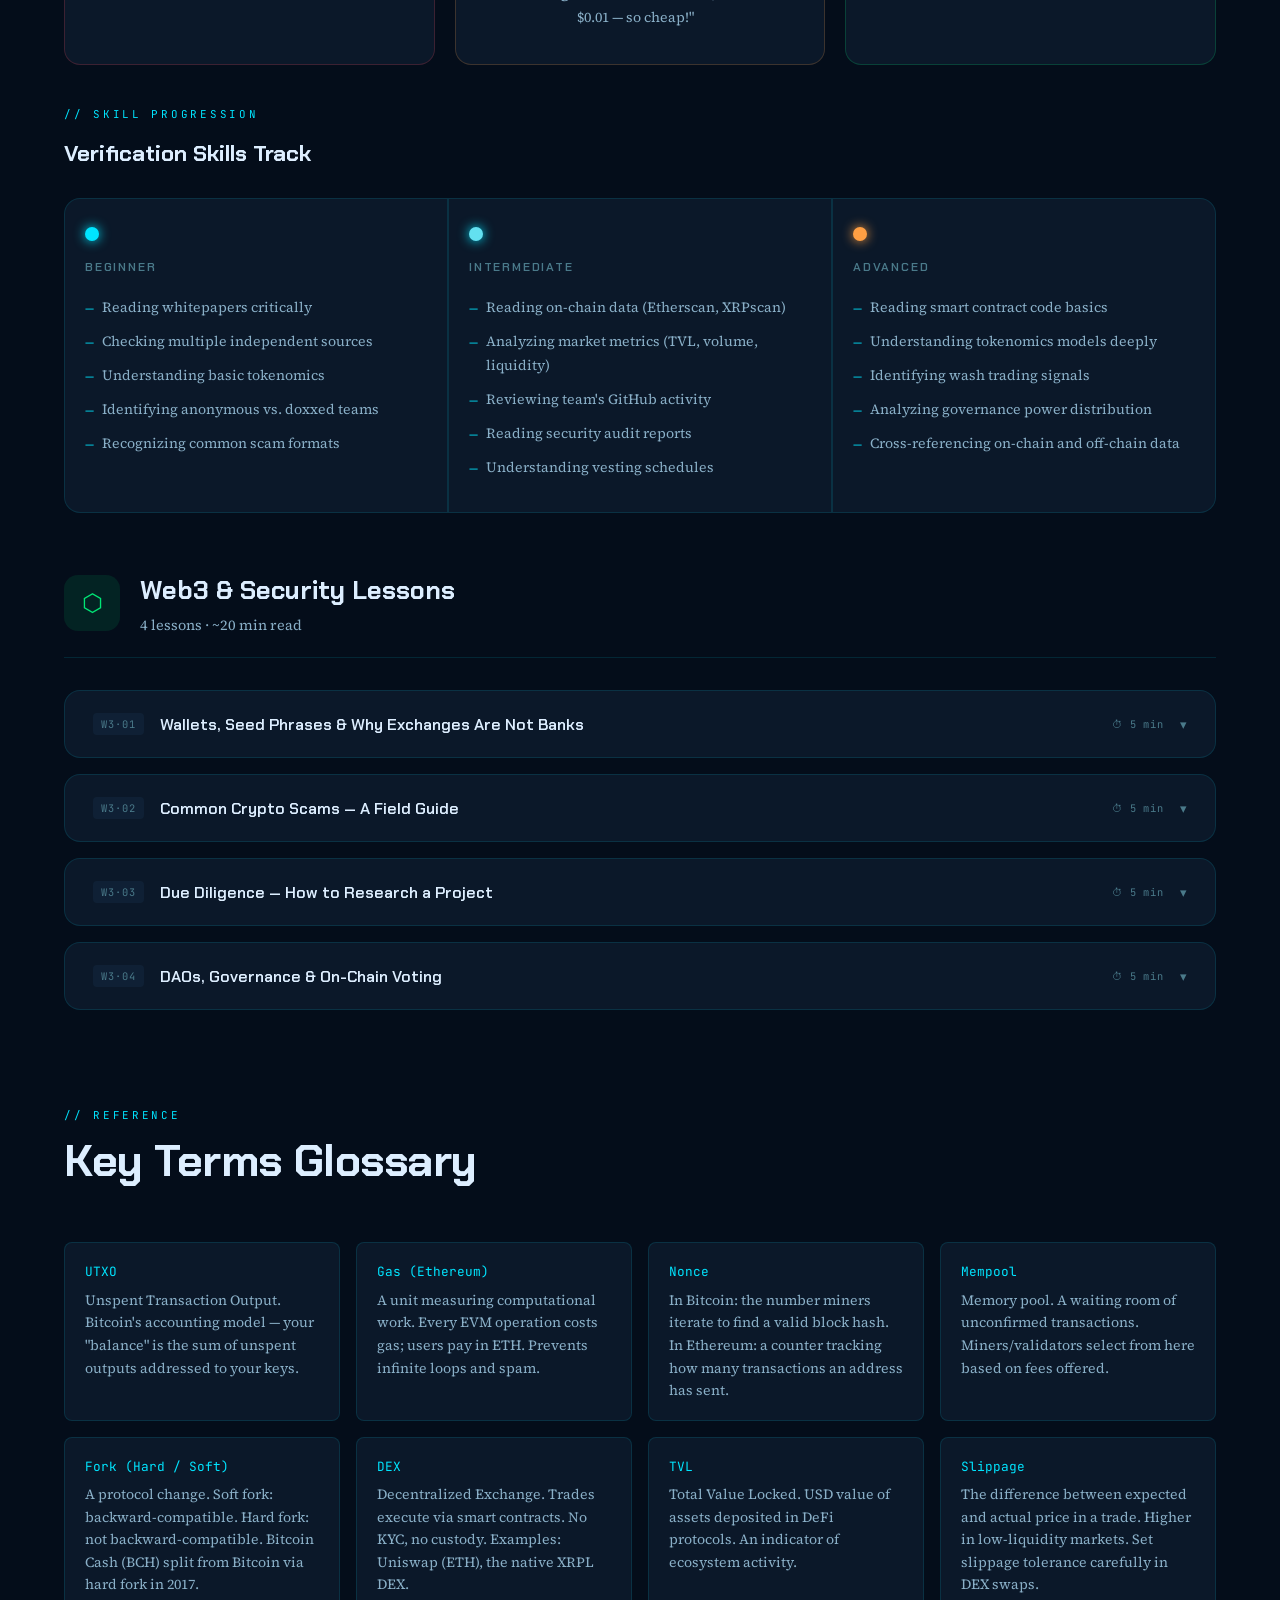
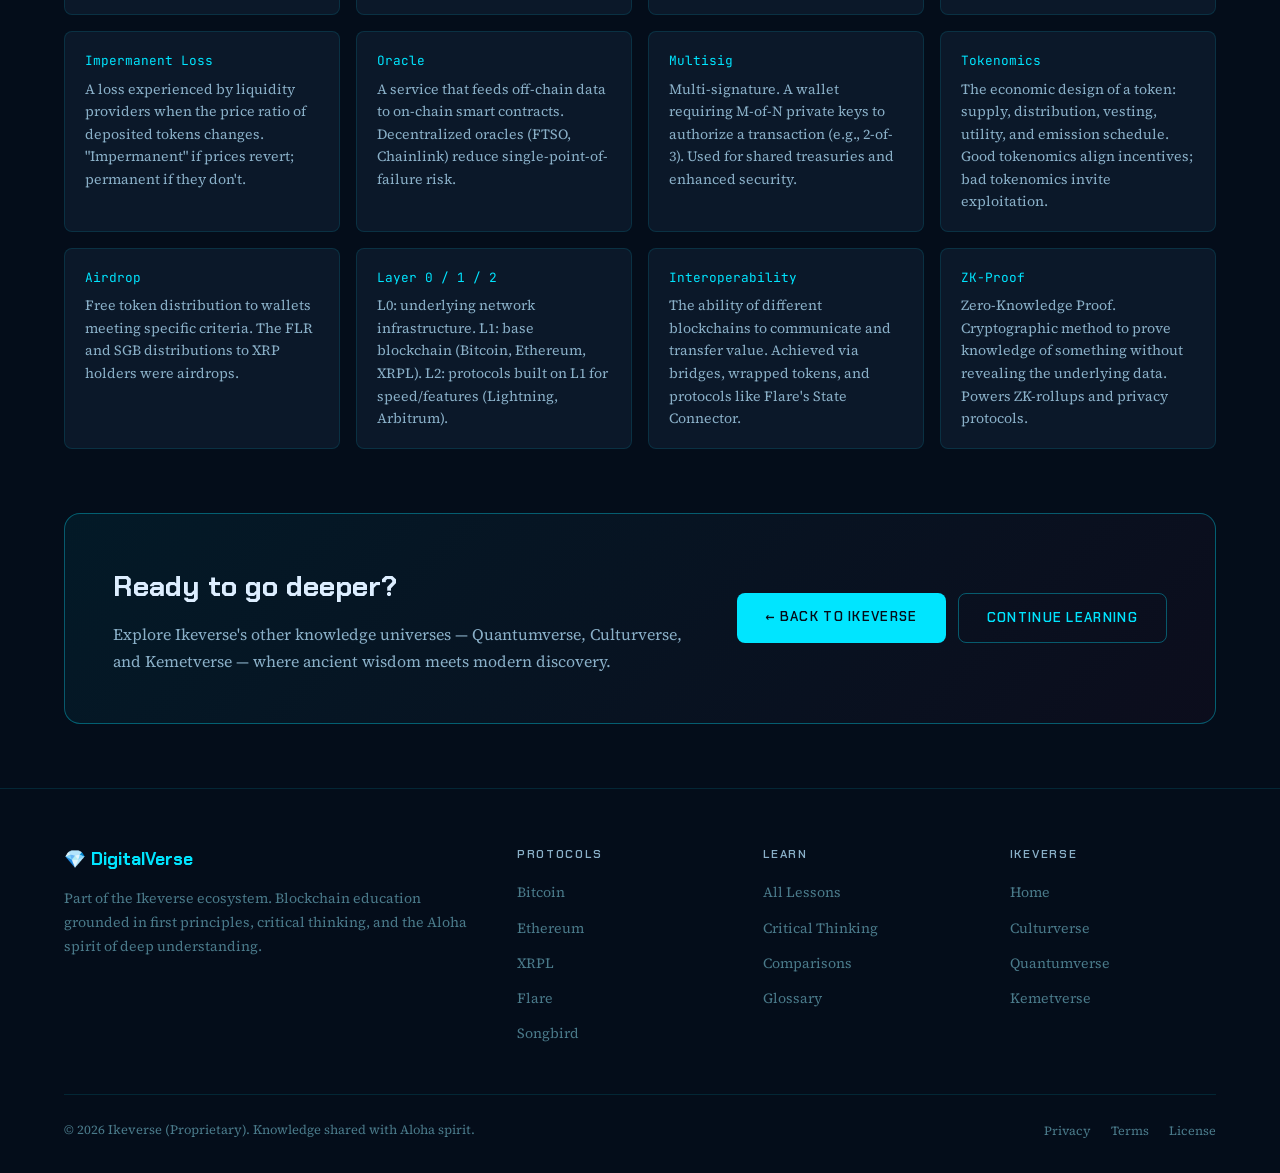
==== commit 2bc1fc03: "fixing paths" ====
--- a/digitalverse/index.html
+++ b/digitalverse/index.html
@@ -142,7 +142,7 @@
 
         <div class="card proto-card btc">
           <div class="card__header">
-            <div class="eco-popup__icon eco-popup__icon--digital"><img src="digitalverse/images/BTC.png" alt="Digitalverse icon" style="width:56px;height:56px;object-fit:contain;position:relative;z-index:2;"></div>
+            <div class="eco-popup__icon eco-popup__icon--digital"><img src="/digitalverse/images/BTC.png" alt="Digitalverse icon" style="width:56px;height:56px;object-fit:contain;position:relative;z-index:2;"></div>
             <div class="proto-card__name">Bitcoin</div>
             <div class="proto-card__tagline">"Peer-to-peer electronic cash." — Satoshi Nakamoto, 2008</div>
             <p class="proto-card__desc">The original cryptocurrency and the largest by market cap. A decentralized, censorship-resistant monetary network secured by Proof of Work. Understand Satoshi's vision, mining, halvings, and self-custody.</p>
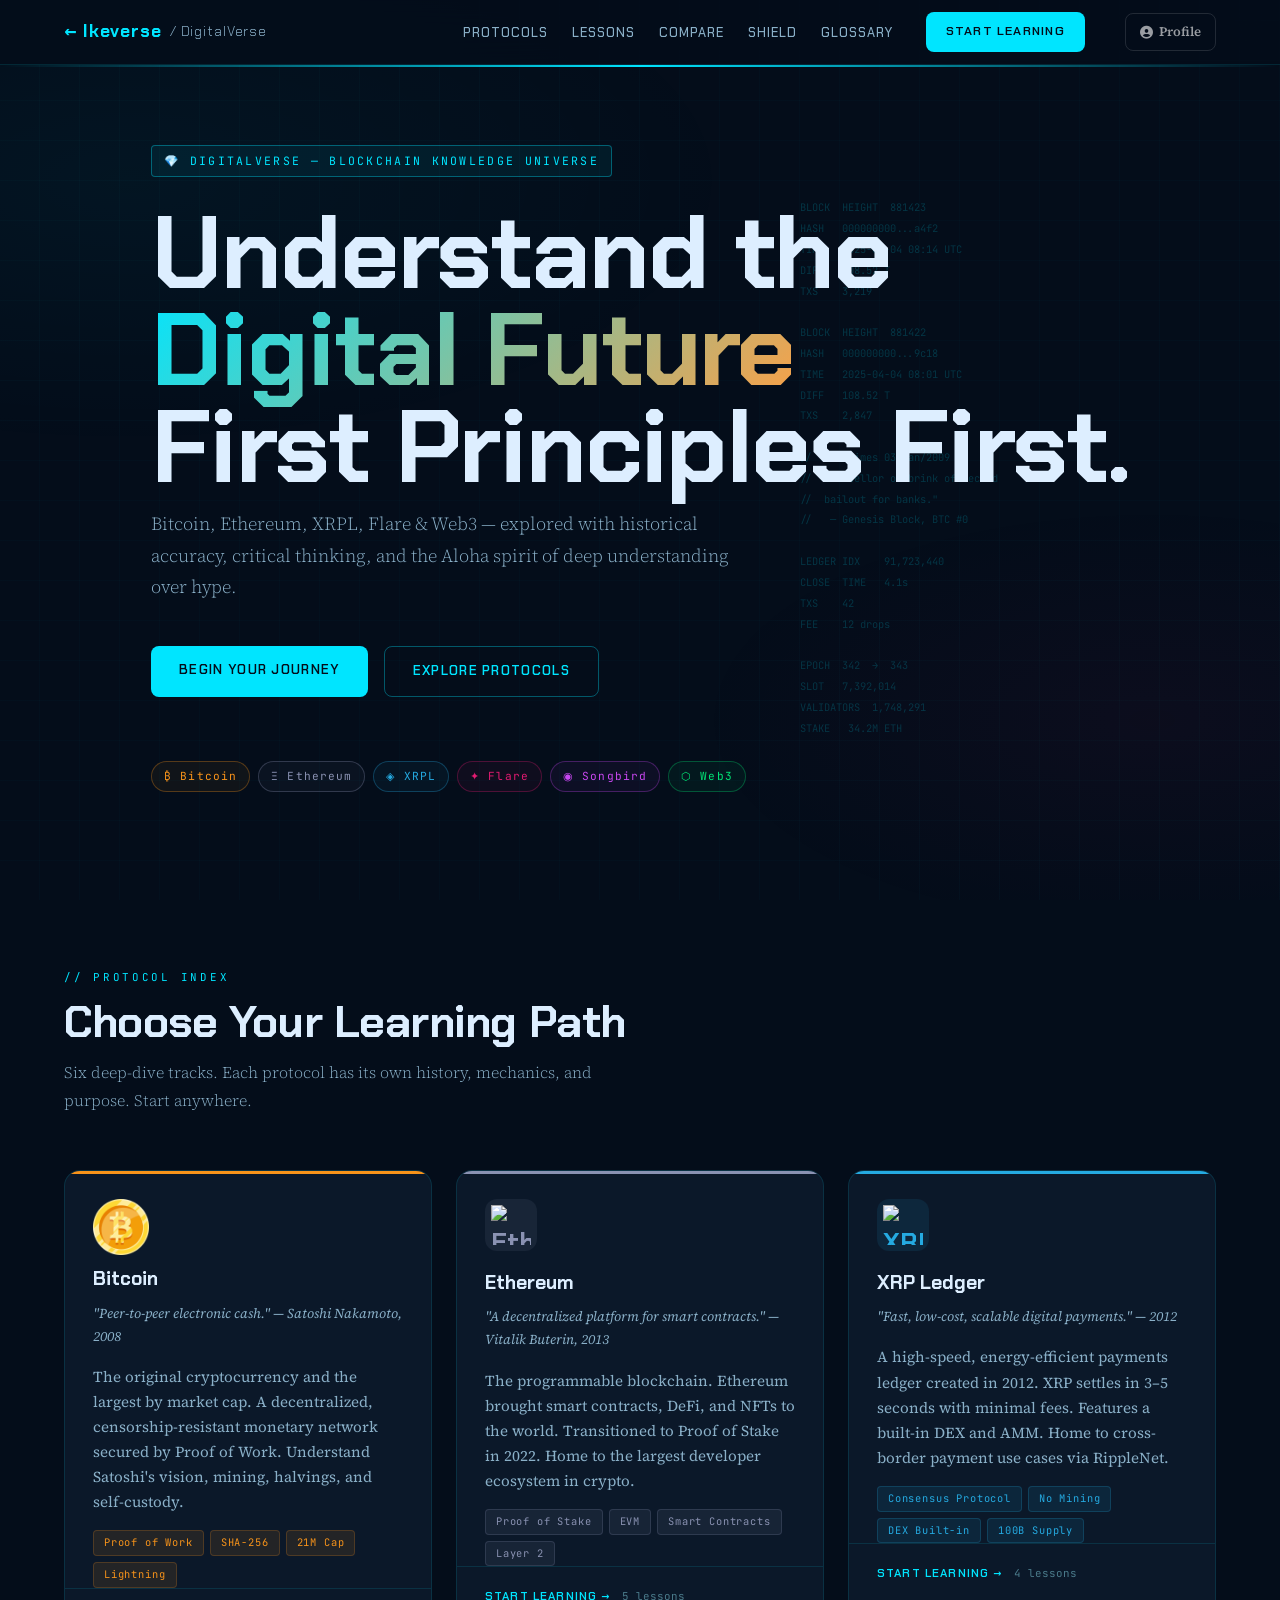
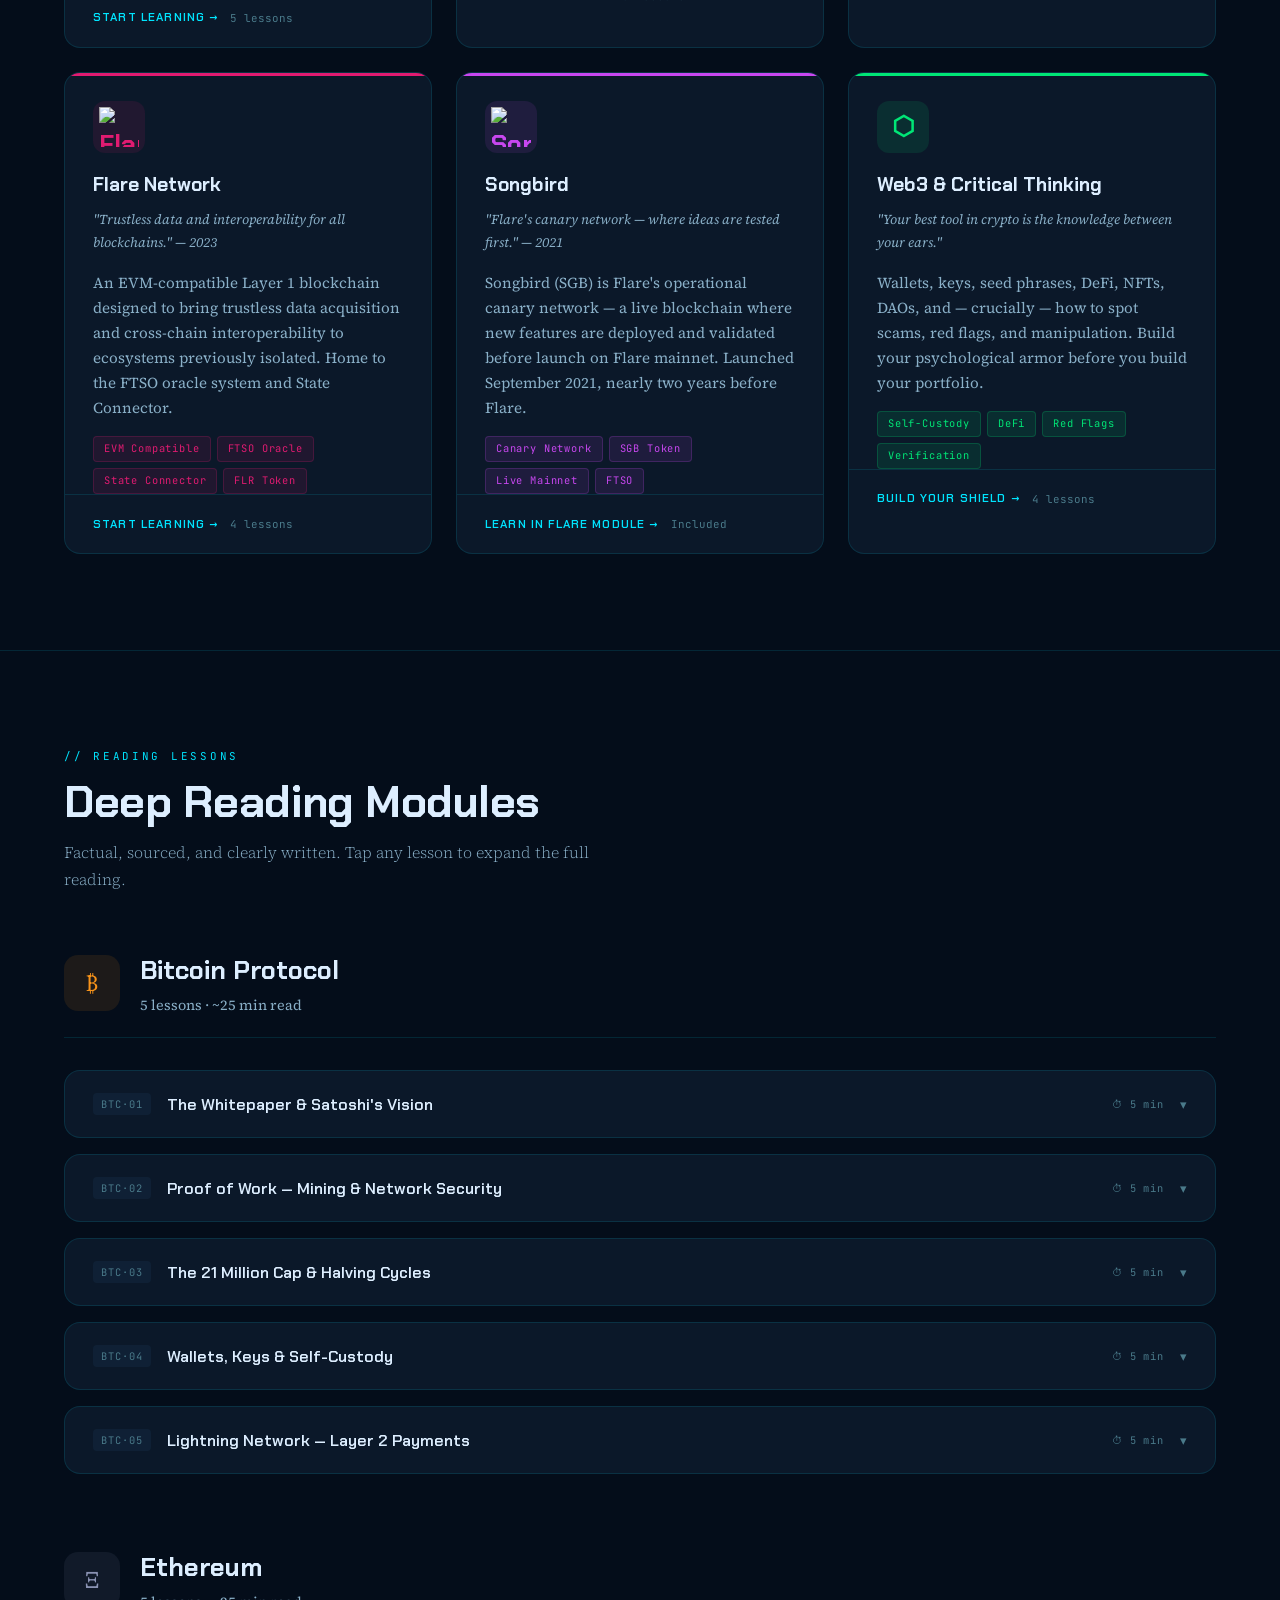
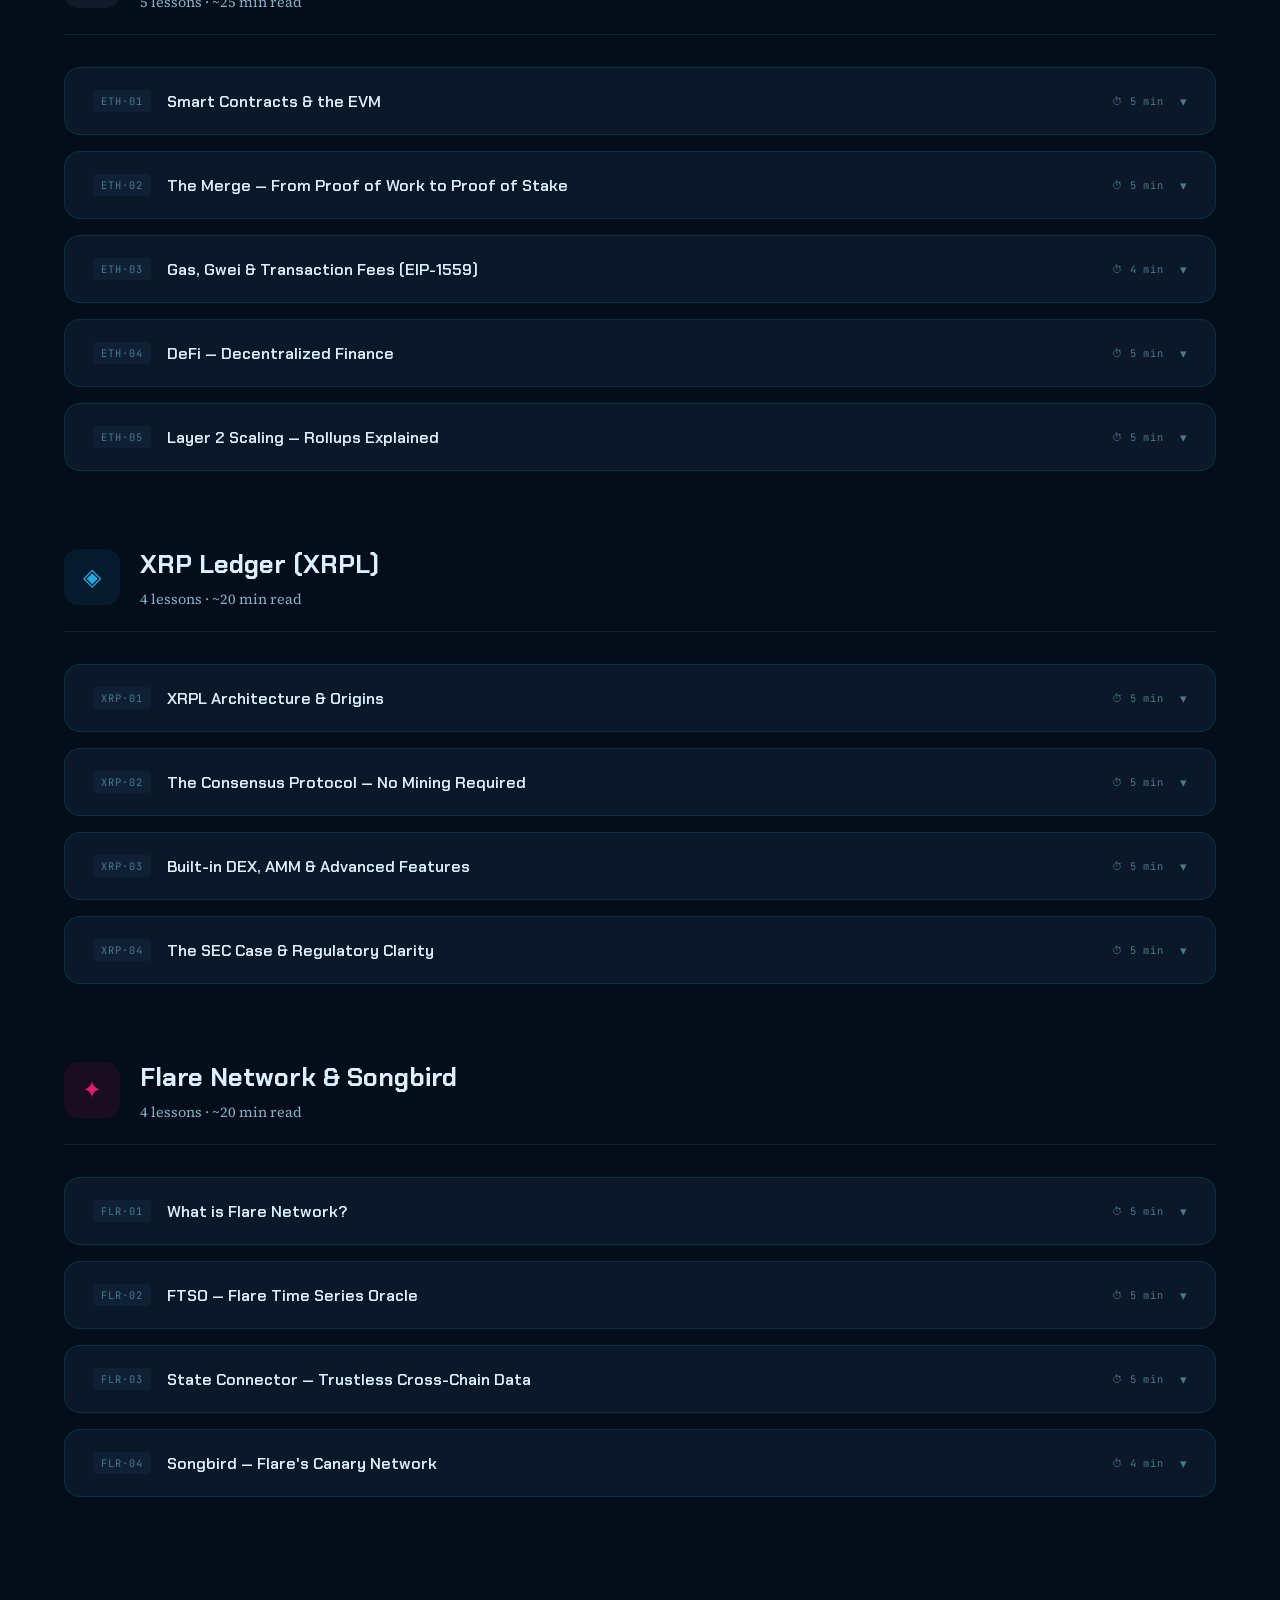
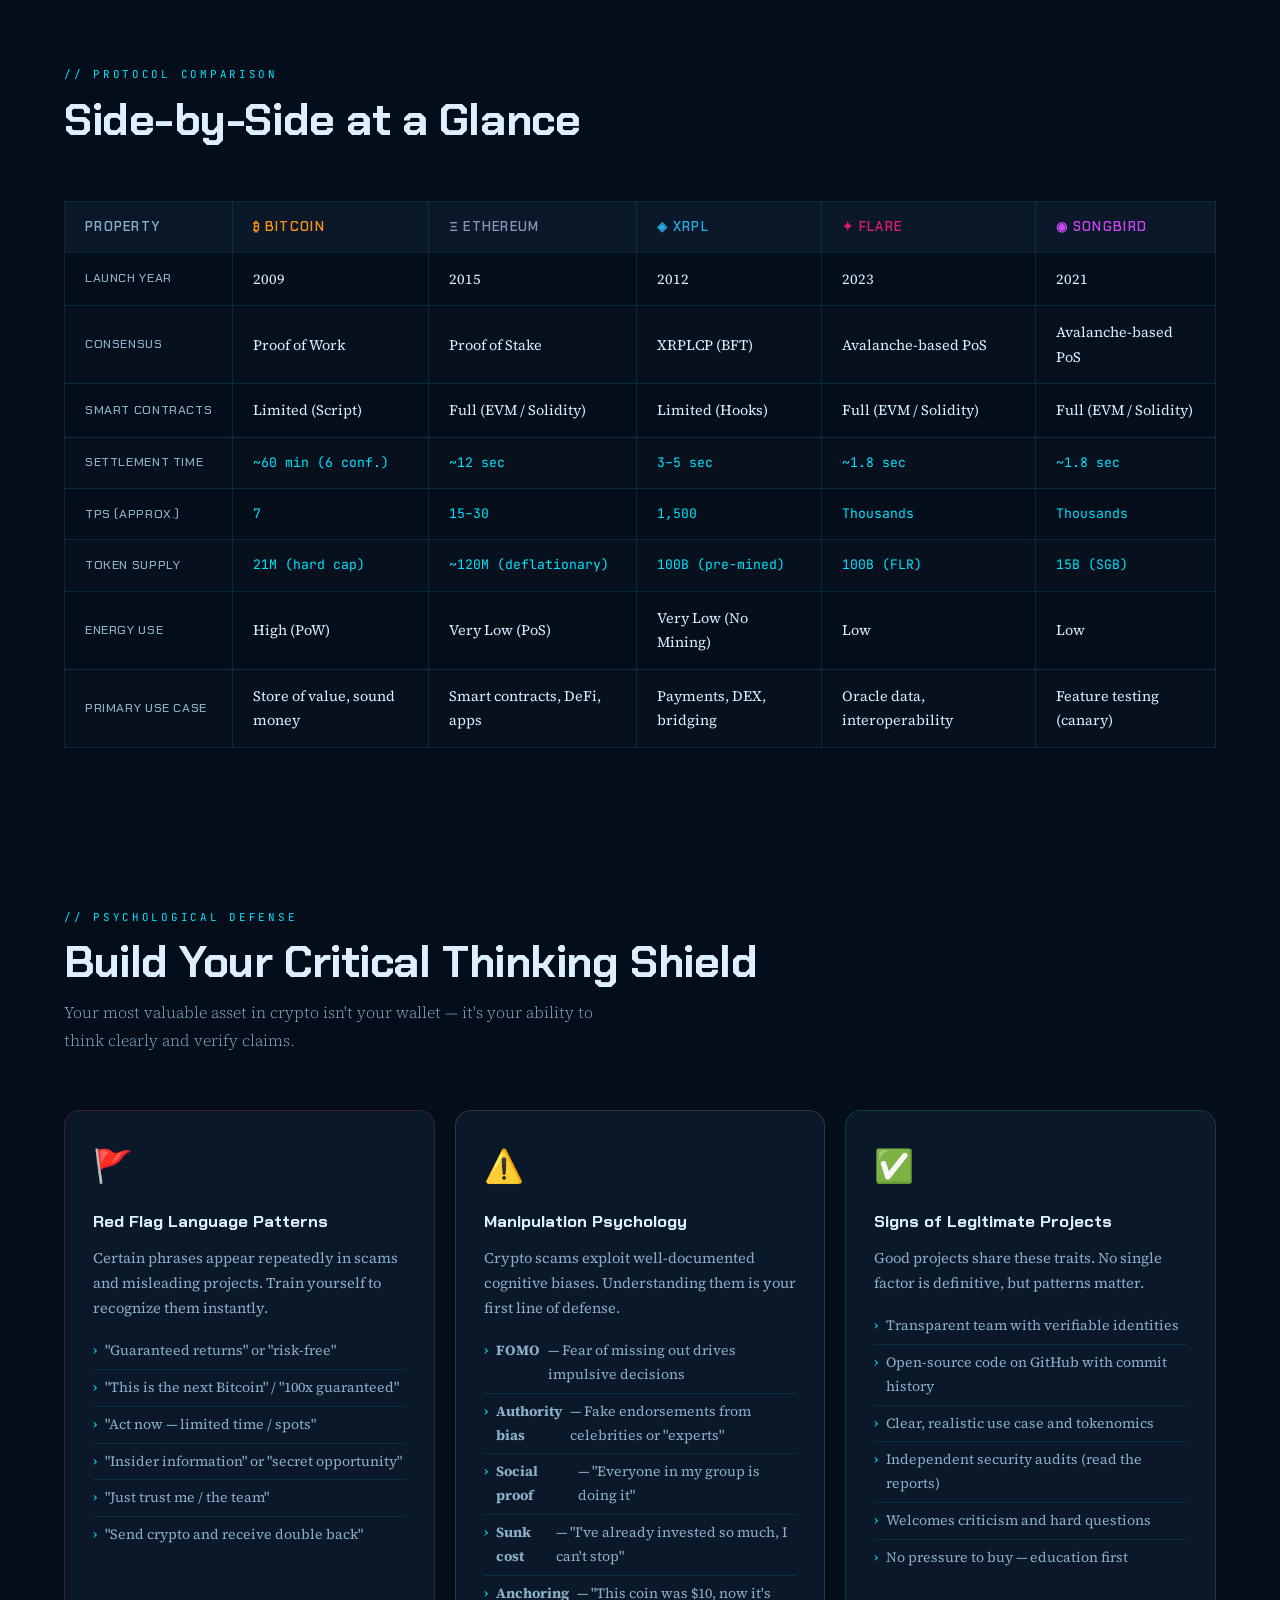
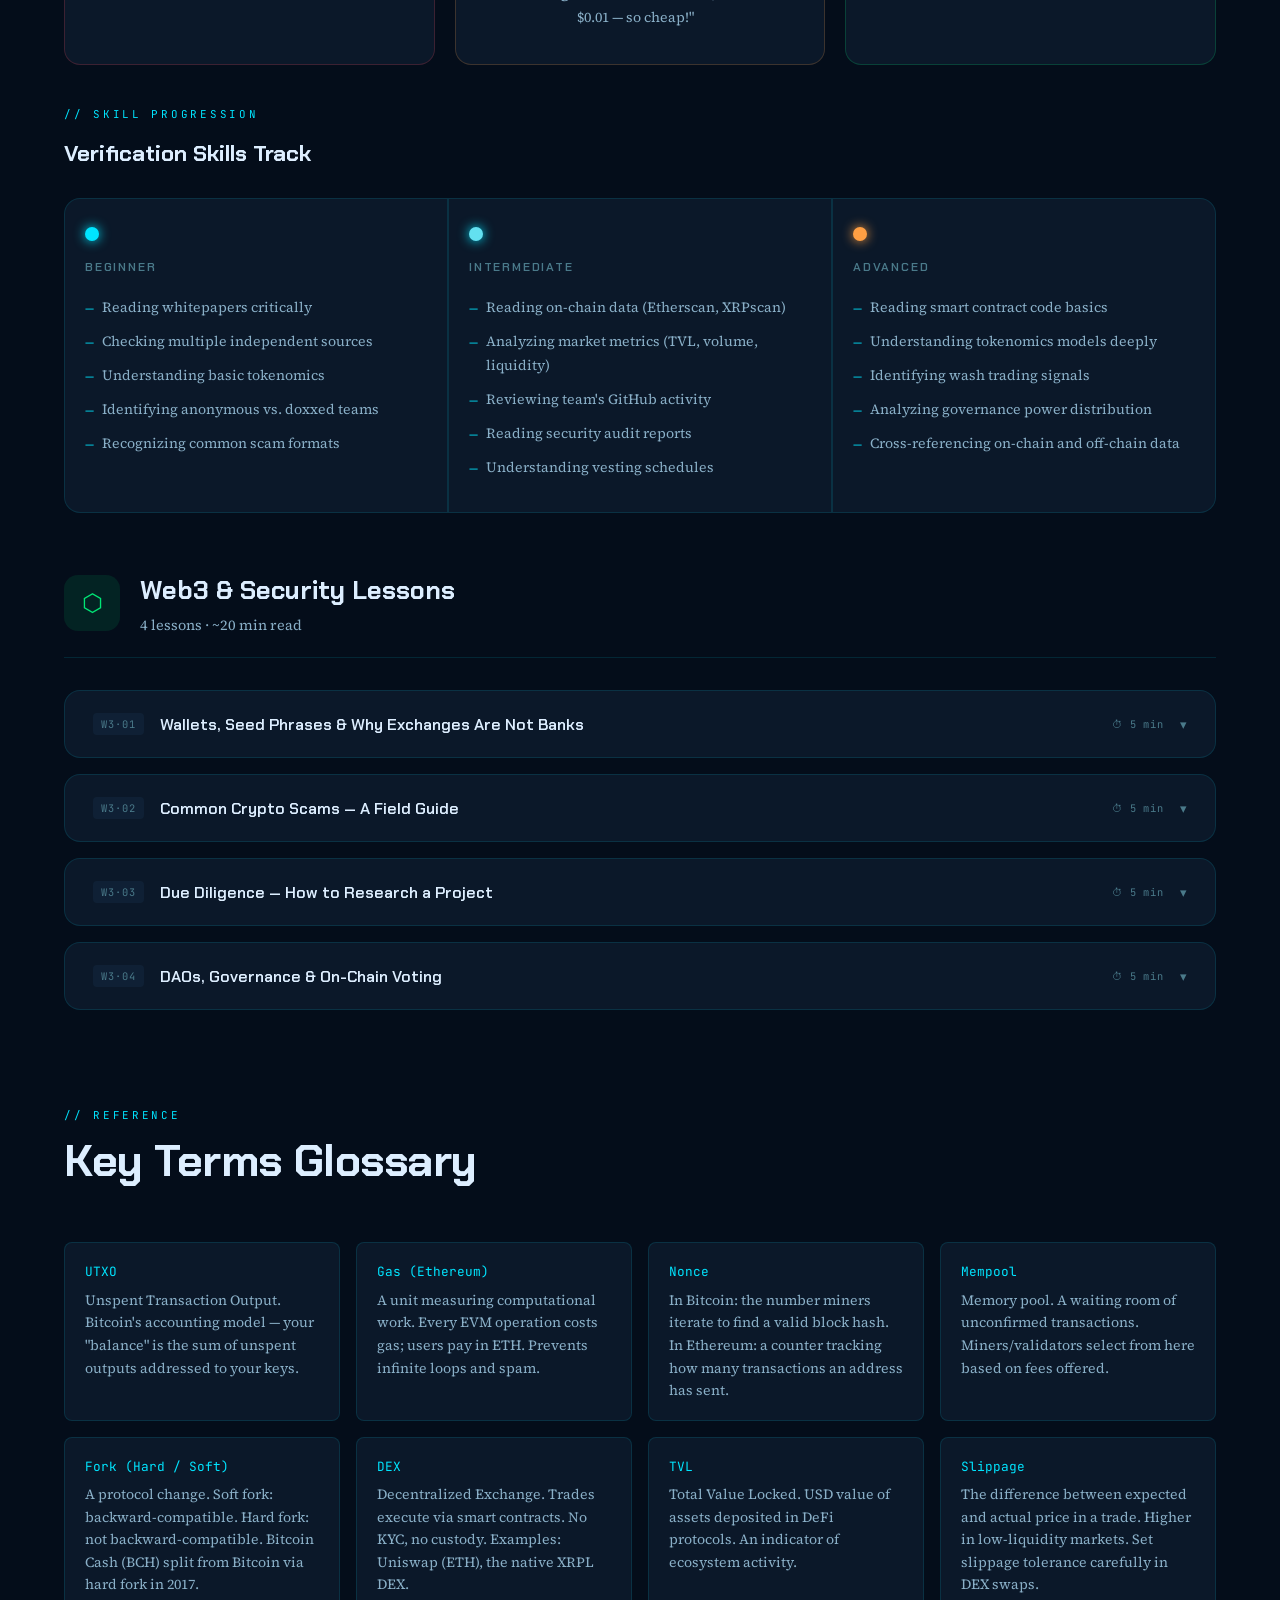
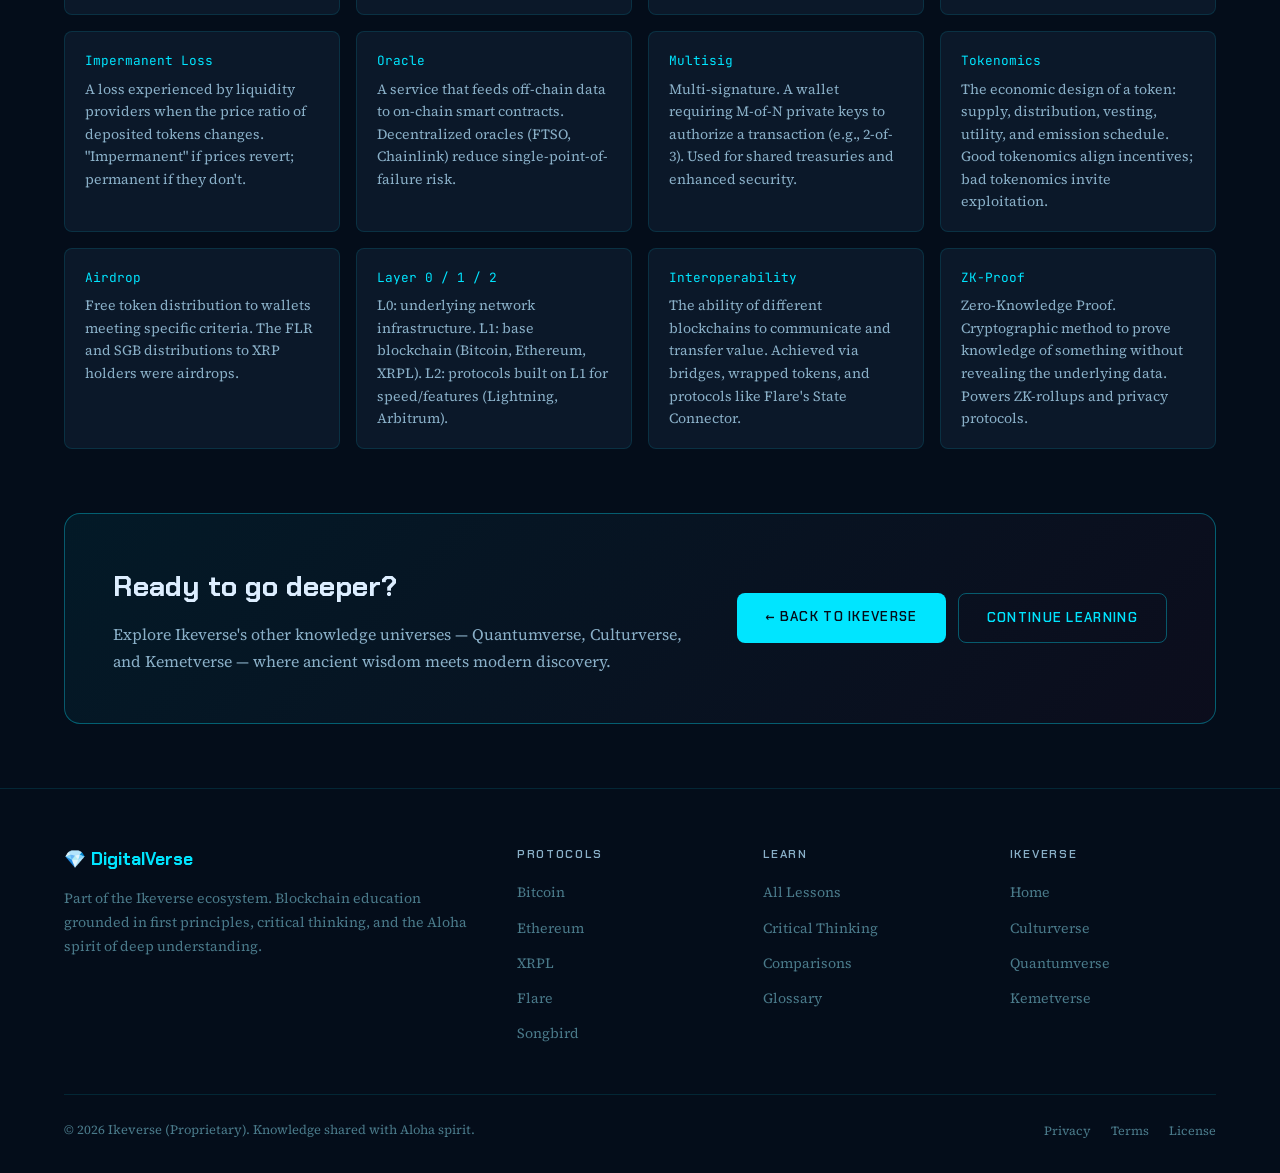
==== commit 3c81ef08: "working on styling and details" ====
--- a/digitalverse/index.html
+++ b/digitalverse/index.html
@@ -161,7 +161,7 @@
 
         <div class="card proto-card eth">
           <div class="card__header">
-            <div class="proto-card__icon">Ξ</div>
+            <div class="proto-card__icon"><img src="digitalverse/images/eth.png" alt="Ethereum icon" style="width:40px;height:40px;object-fit:contain;"></div>
             <div class="proto-card__name">Ethereum</div>
             <div class="proto-card__tagline">"A decentralized platform for smart contracts." — Vitalik Buterin, 2013</div>
             <p class="proto-card__desc">The programmable blockchain. Ethereum brought smart contracts, DeFi, and NFTs to the world. Transitioned to Proof of Stake in 2022. Home to the largest developer ecosystem in crypto.</p>
@@ -180,7 +180,7 @@
 
         <div class="card proto-card xrp">
           <div class="card__header">
-            <div class="proto-card__icon">◈</div>
+            <div class="proto-card__icon"><img src="digitalverse/images/xrp.svg" alt="XRPL icon" style="width:40px;height:40px;object-fit:contain;"></div>
             <div class="proto-card__name">XRP Ledger</div>
             <div class="proto-card__tagline">"Fast, low-cost, scalable digital payments." — 2012</div>
             <p class="proto-card__desc">A high-speed, energy-efficient payments ledger created in 2012. XRP settles in 3–5 seconds with minimal fees. Features a built-in DEX and AMM. Home to cross-border payment use cases via RippleNet.</p>
@@ -199,7 +199,7 @@
 
         <div class="card proto-card flr">
           <div class="card__header">
-            <div class="proto-card__icon">✦</div>
+            <div class="proto-card__icon"><img src="digitalverse/images/flare-flr-logo.png" alt="Flare icon" style="width:40px;height:40px;object-fit:contain;"></div>
             <div class="proto-card__name">Flare Network</div>
             <div class="proto-card__tagline">"Trustless data and interoperability for all blockchains." — 2023</div>
             <p class="proto-card__desc">An EVM-compatible Layer 1 blockchain designed to bring trustless data acquisition and cross-chain interoperability to ecosystems previously isolated. Home to the FTSO oracle system and State Connector.</p>
@@ -218,7 +218,7 @@
 
         <div class="card proto-card sgb">
           <div class="card__header">
-            <div class="proto-card__icon">◉</div>
+            <div class="proto-card__icon"><img src="digitalverse/images/songbird.png" alt="Songbird icon" style="width:40px;height:40px;object-fit:contain;"></div>
             <div class="proto-card__name">Songbird</div>
             <div class="proto-card__tagline">"Flare's canary network — where ideas are tested first." — 2021</div>
             <p class="proto-card__desc">Songbird (SGB) is Flare's operational canary network — a live blockchain where new features are deployed and validated before launch on Flare mainnet. Launched September 2021, nearly two years before Flare.</p>
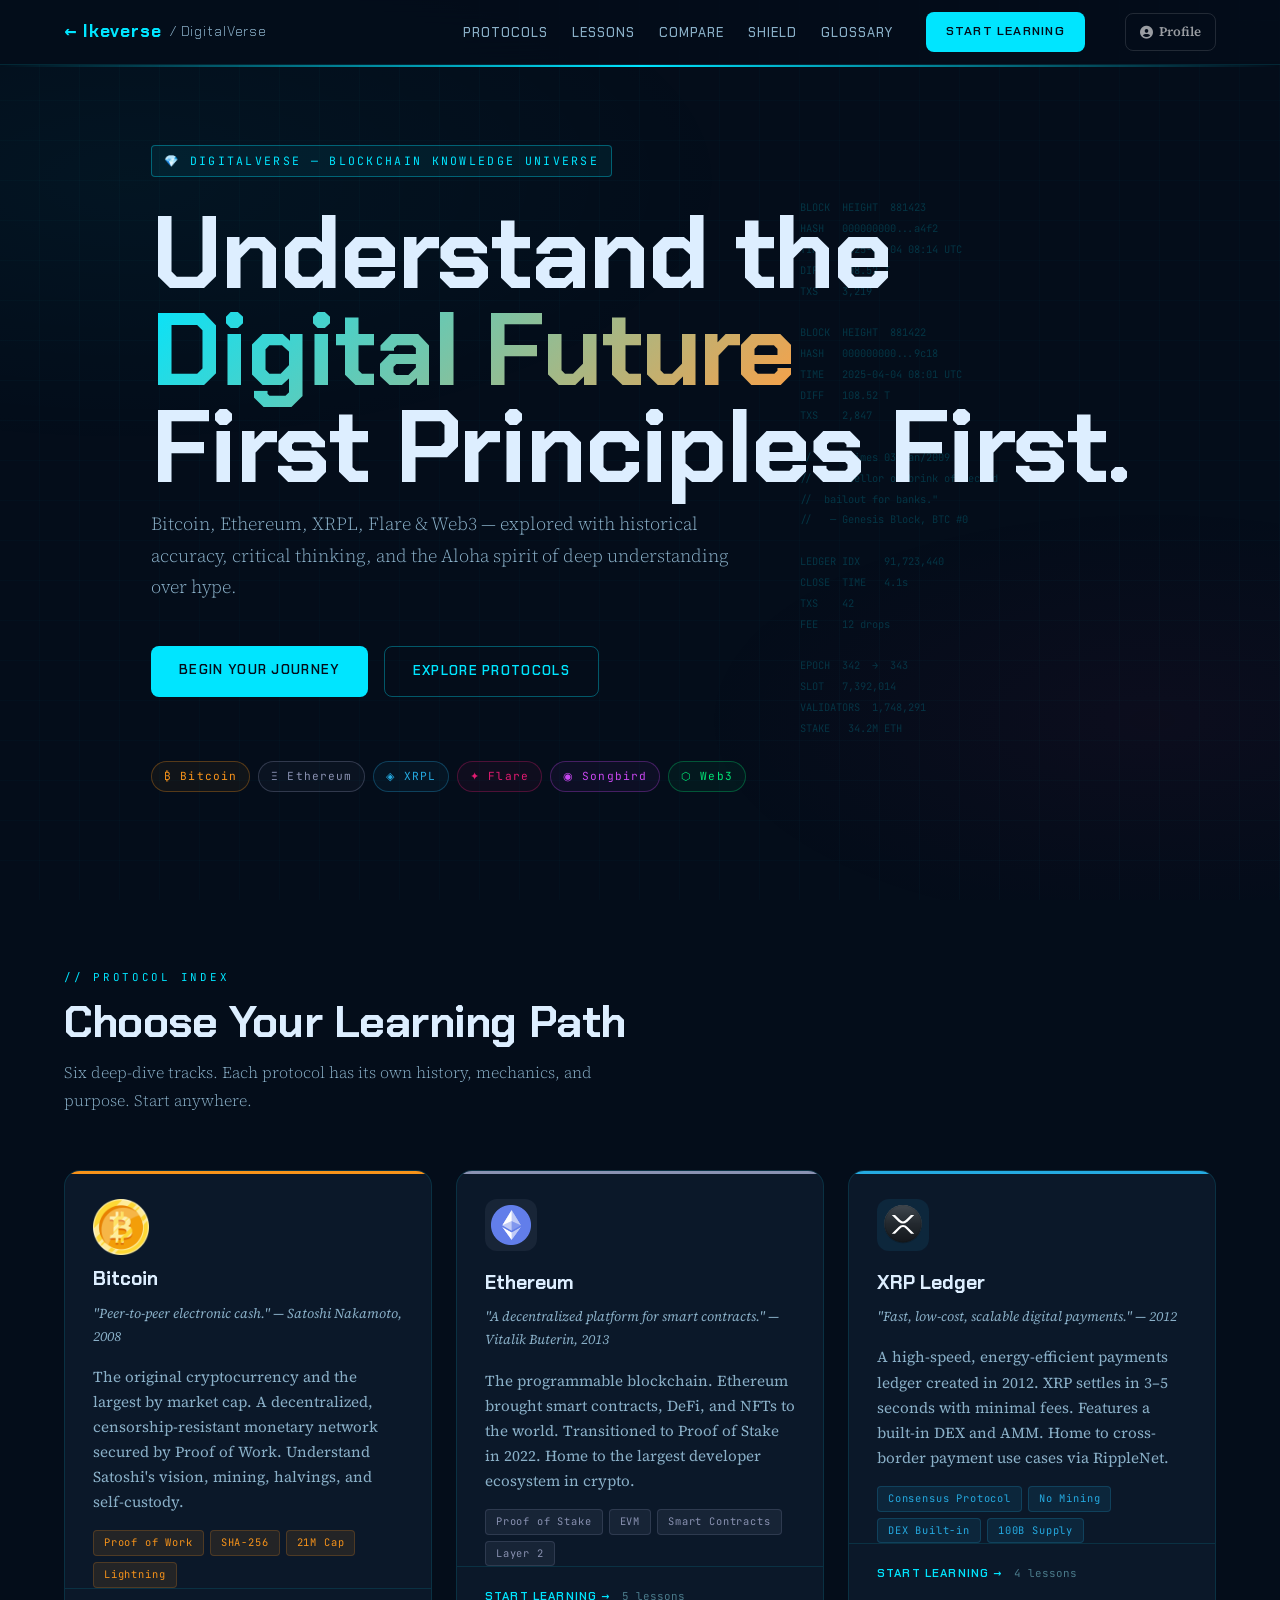
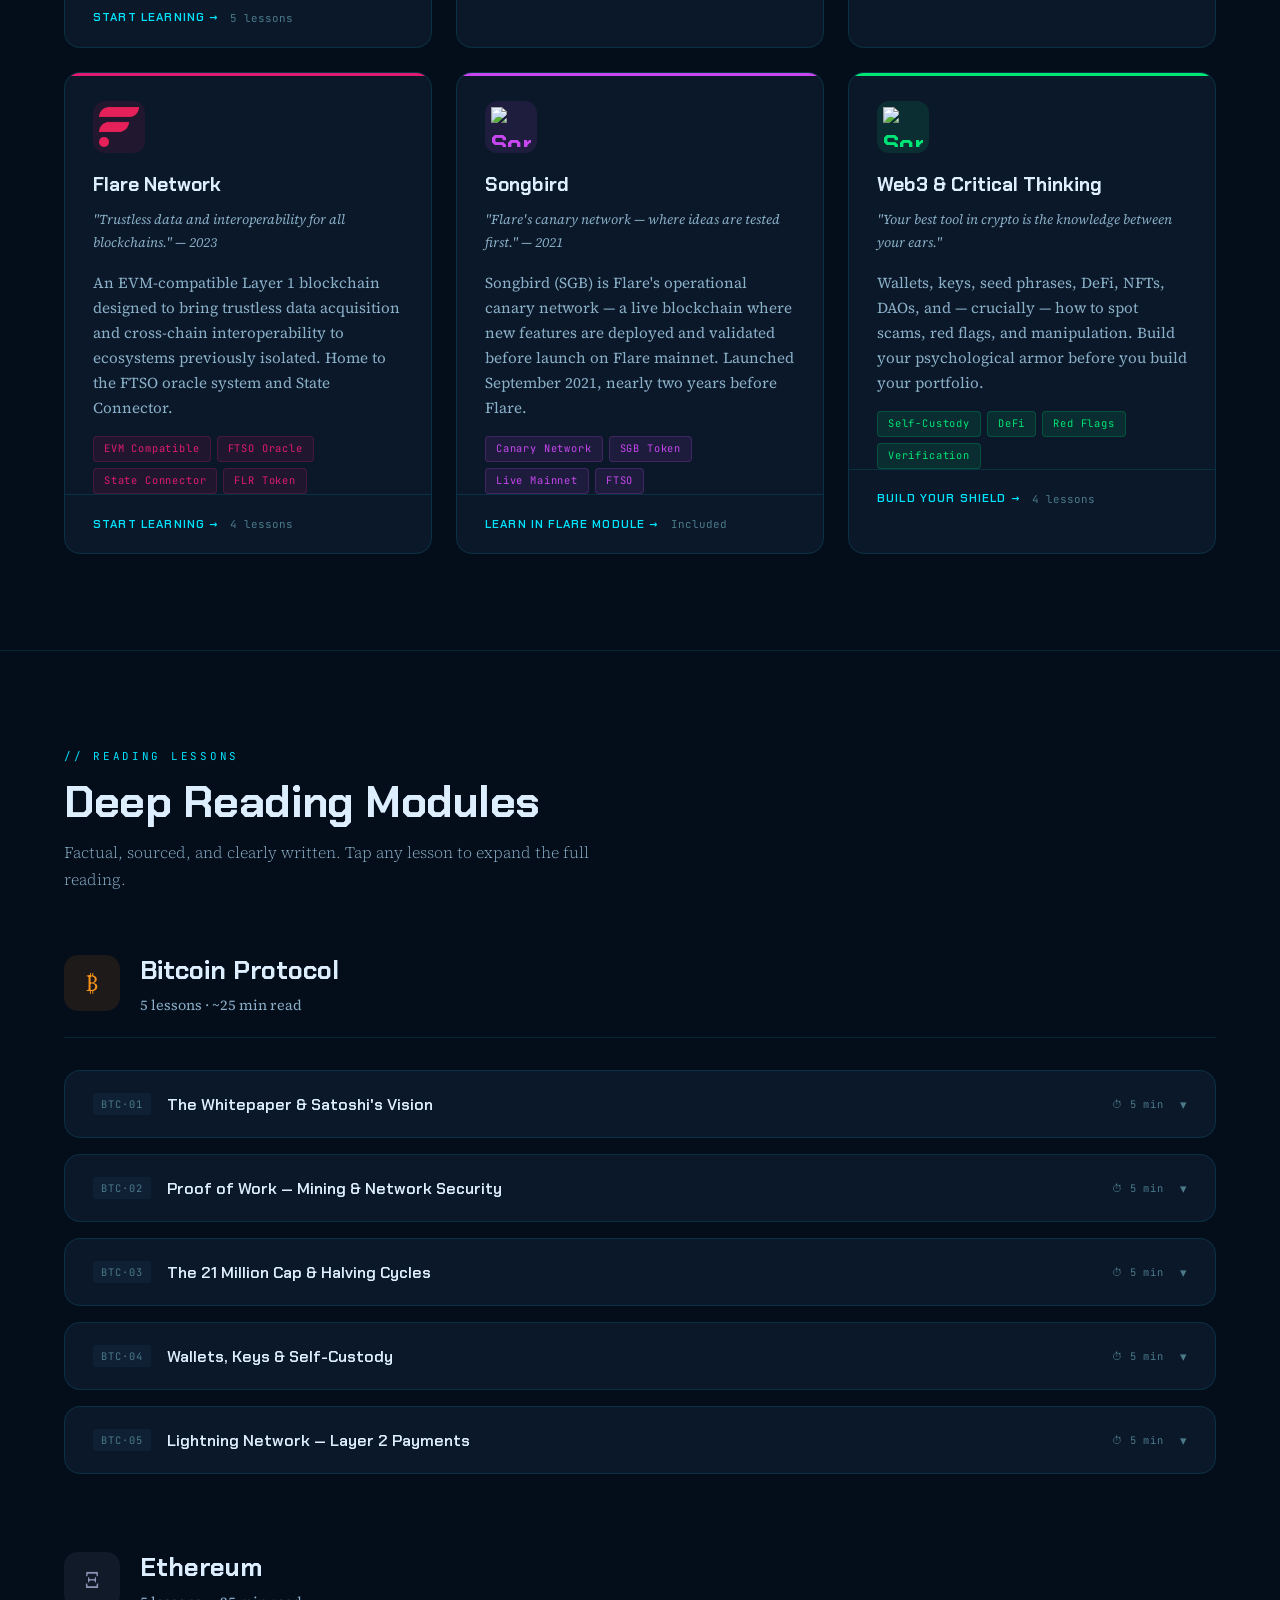
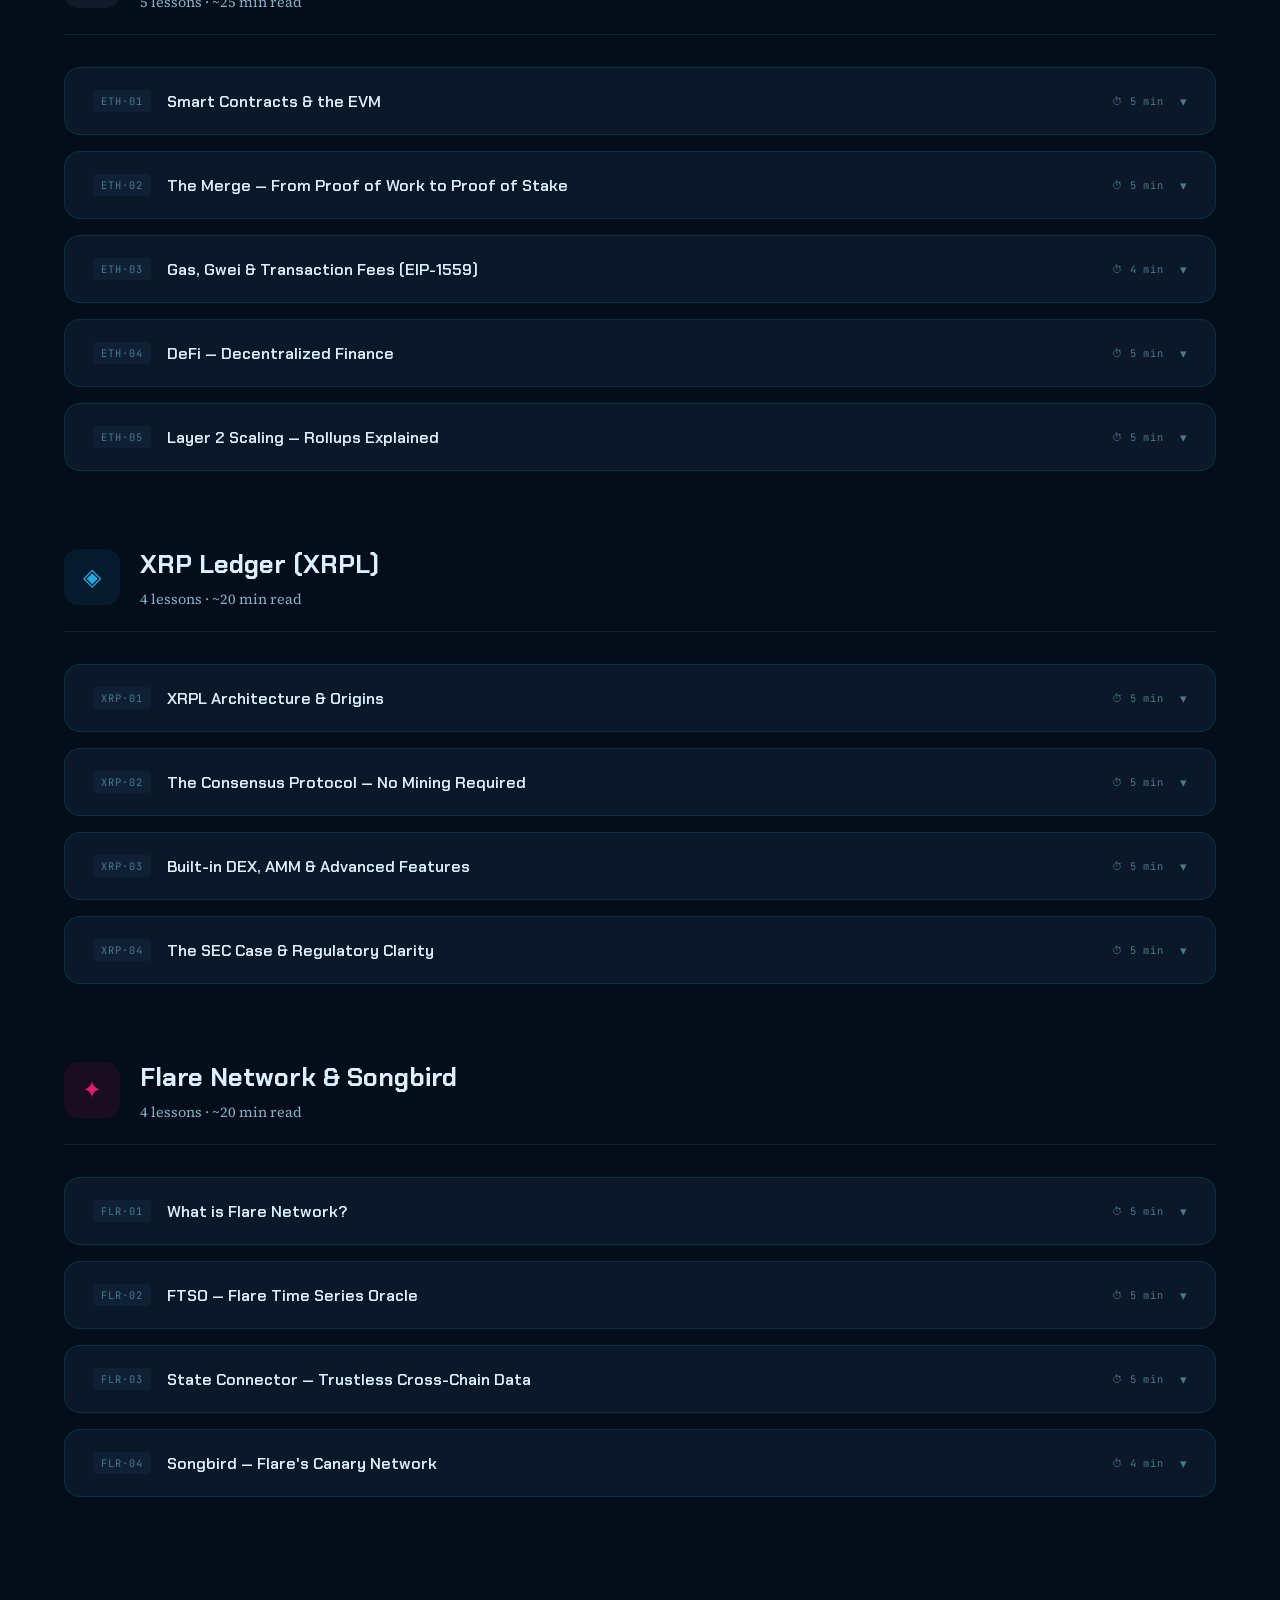
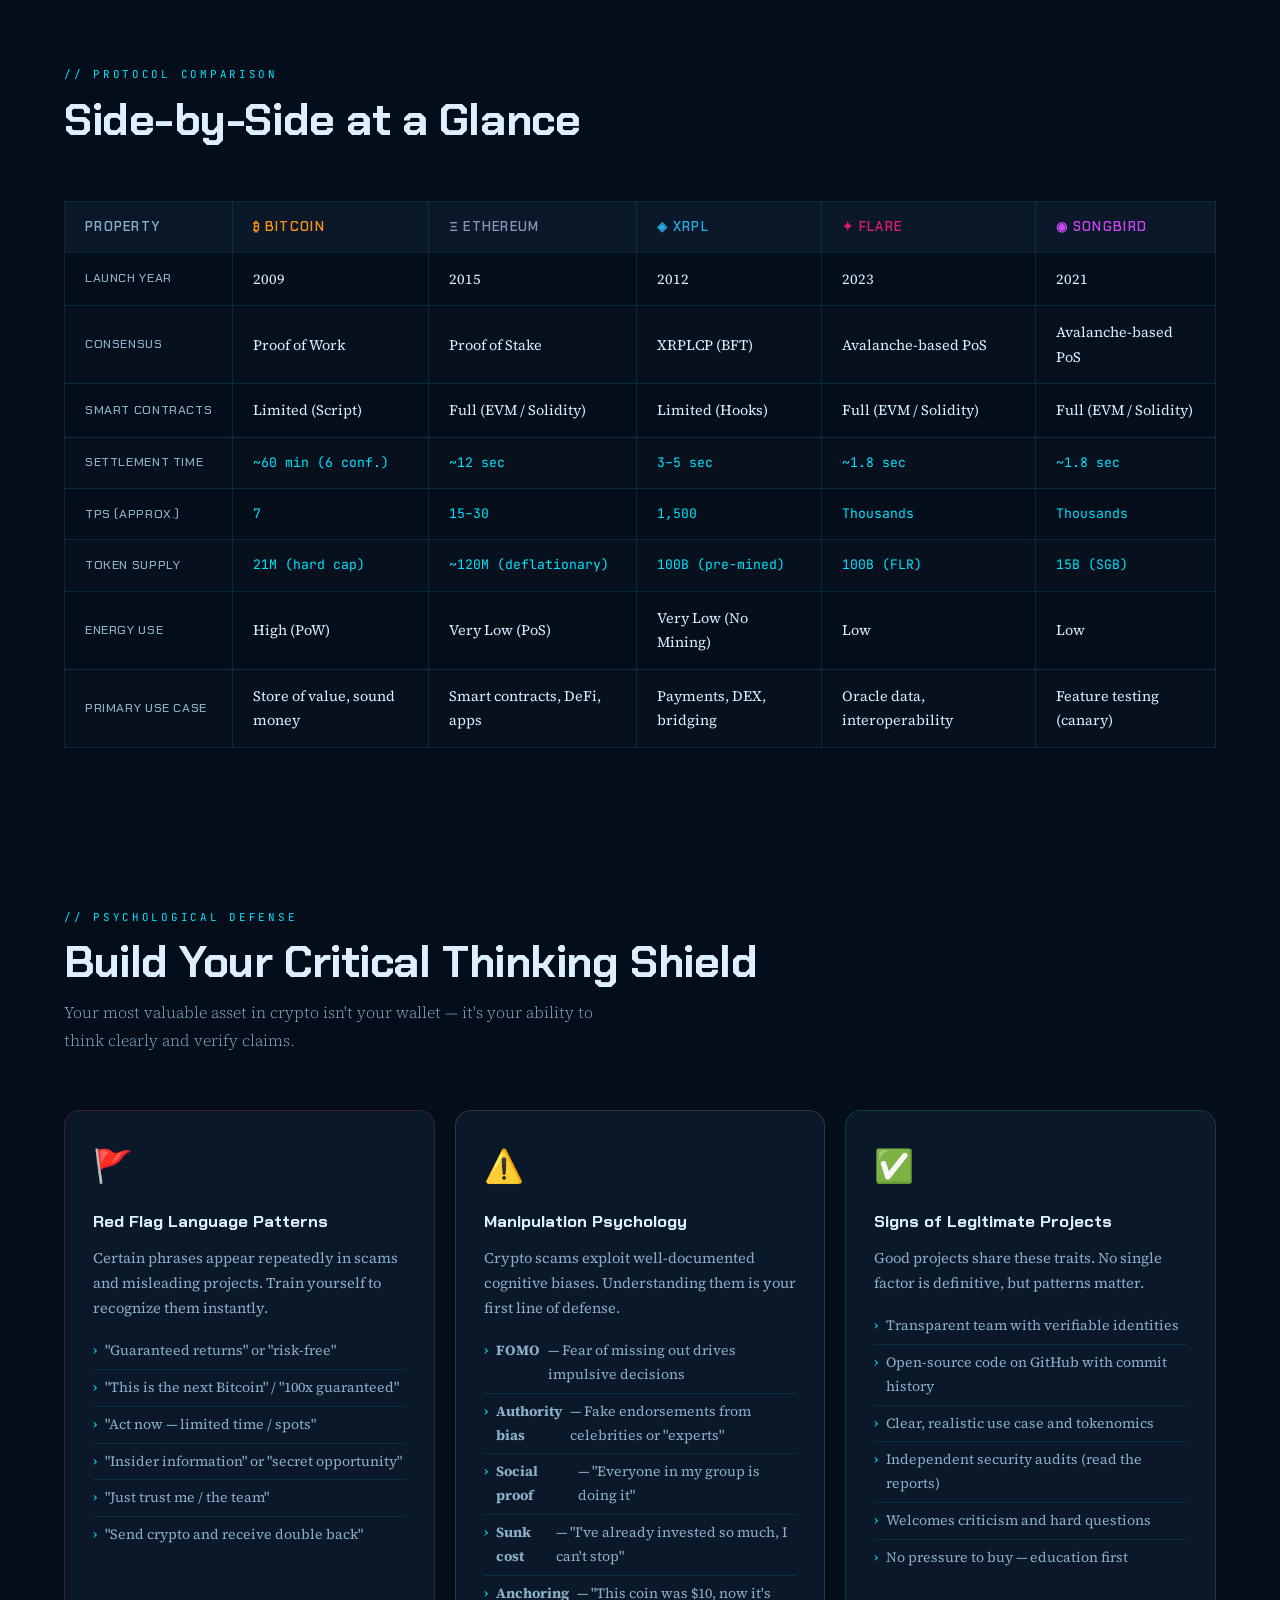
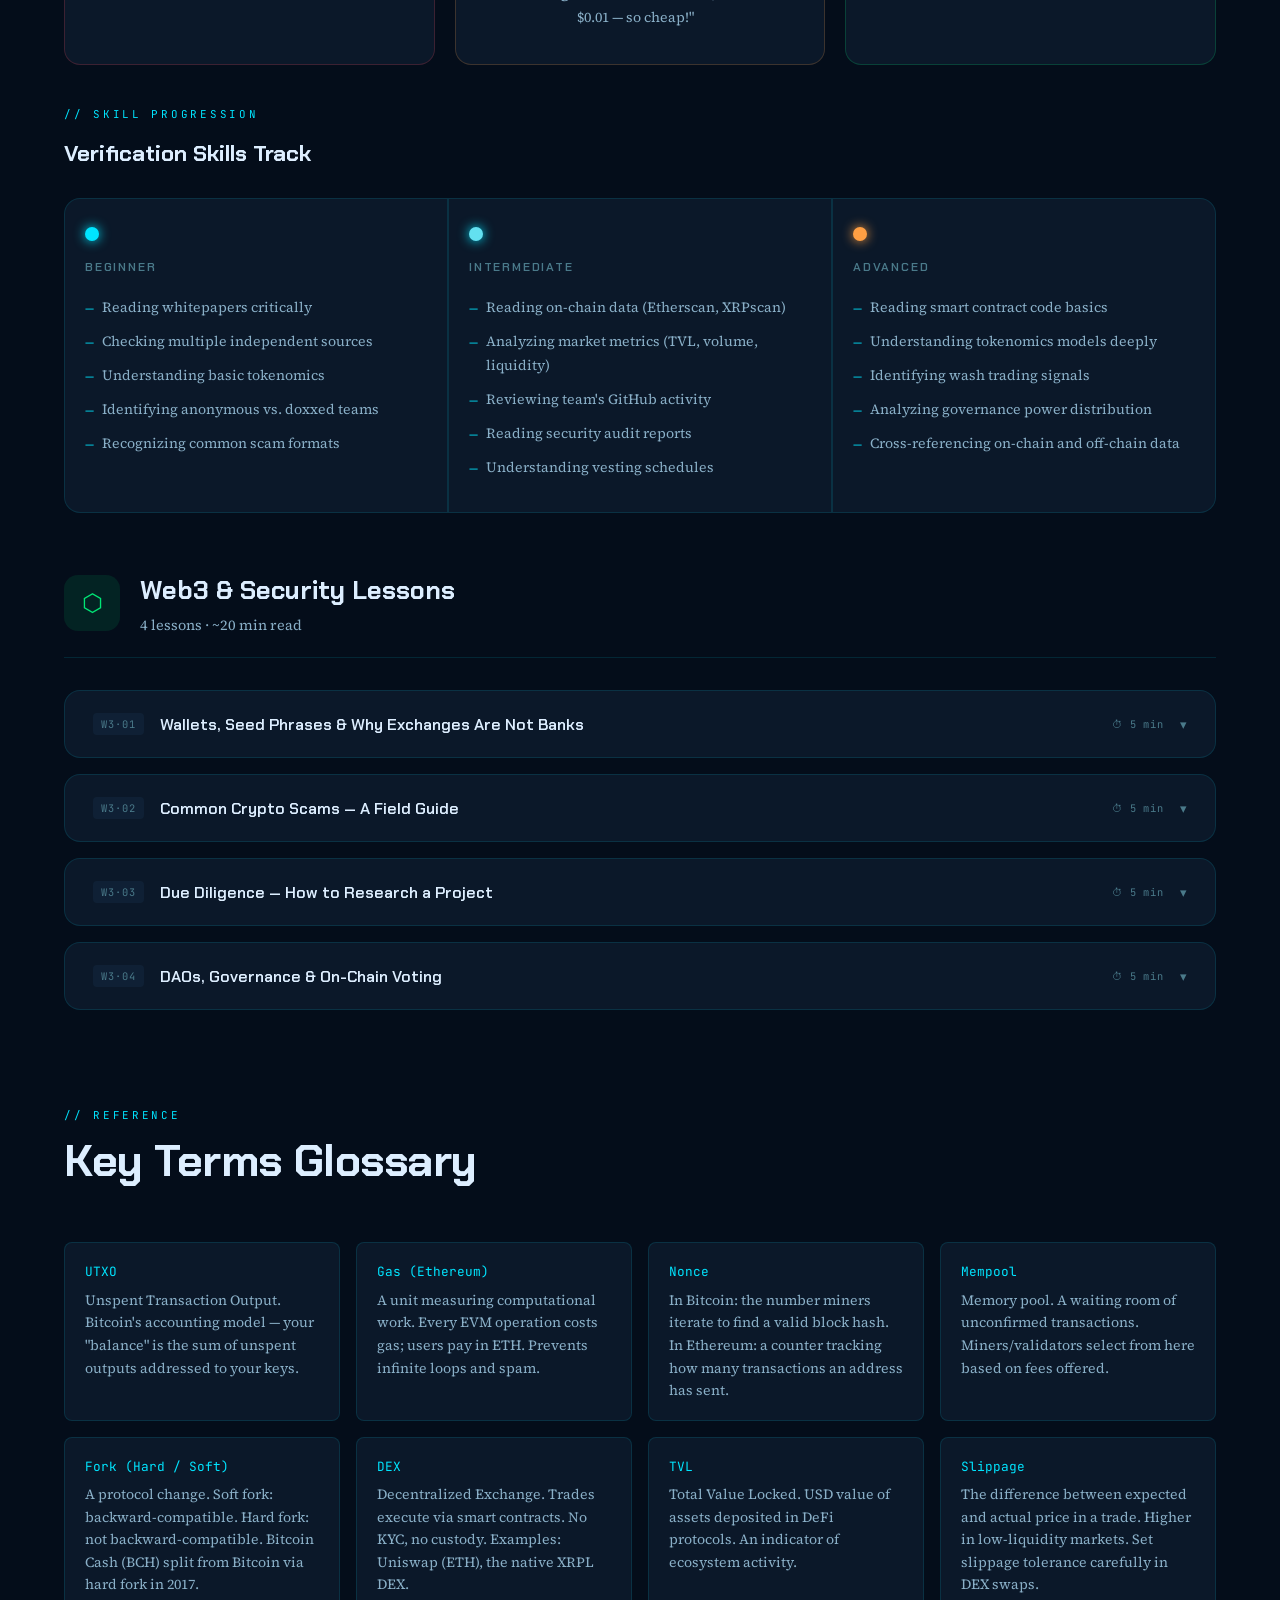
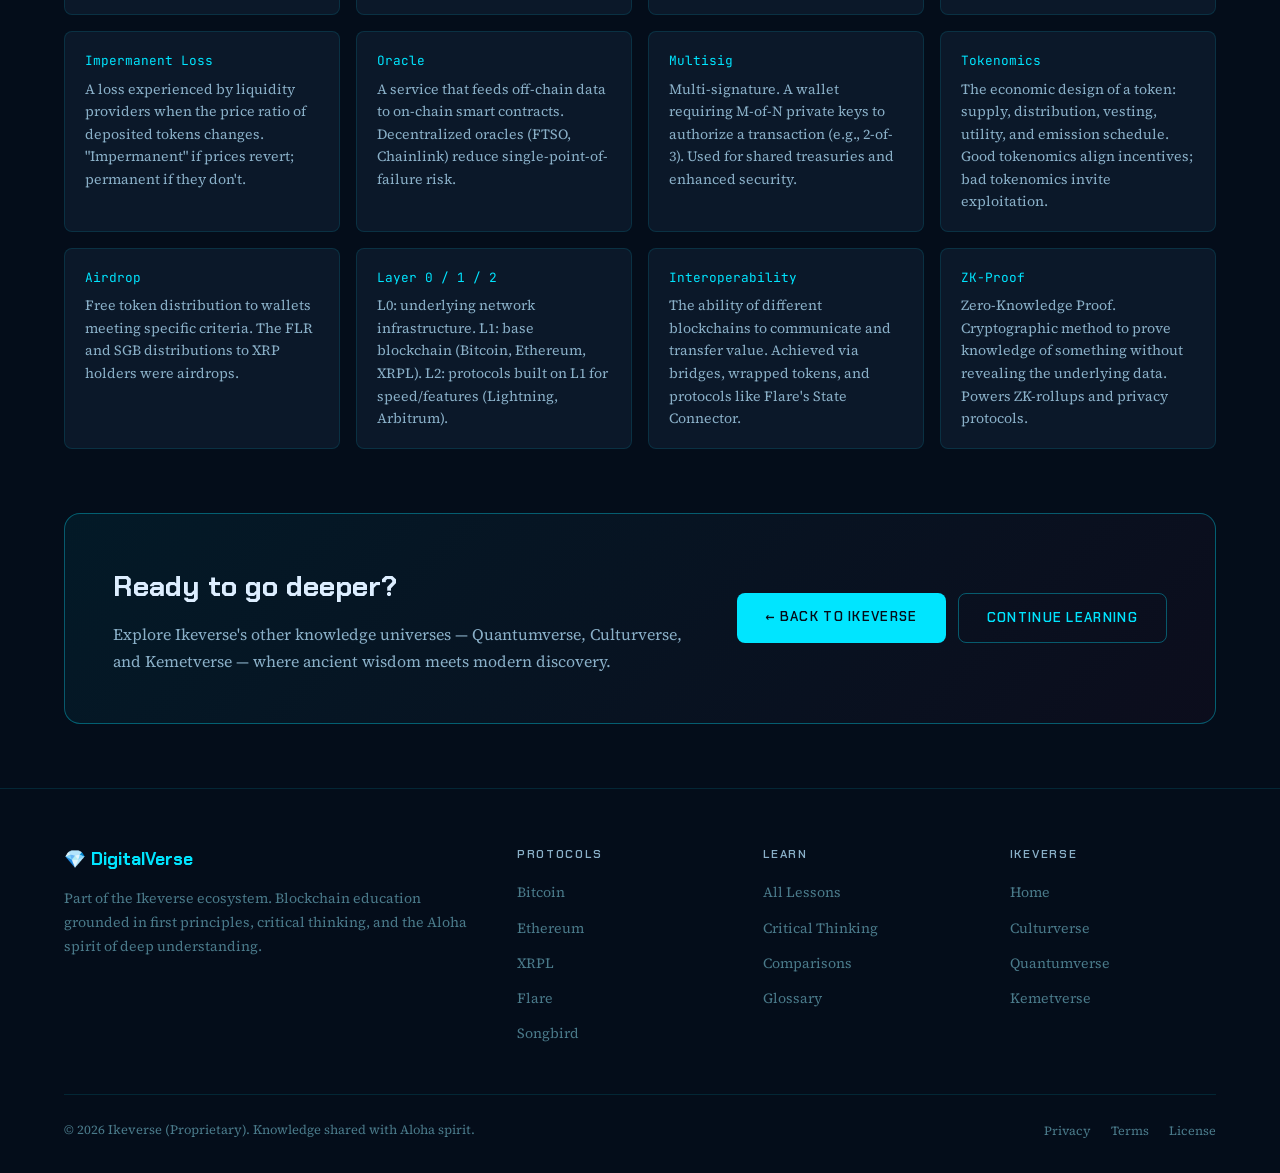
==== commit 6b5fdf56: "correcting logos, adding images, and culturlaverse additions" ====
--- a/digitalverse/index.html
+++ b/digitalverse/index.html
@@ -161,7 +161,7 @@
 
         <div class="card proto-card eth">
           <div class="card__header">
-            <div class="proto-card__icon"><img src="digitalverse/images/eth.png" alt="Ethereum icon" style="width:40px;height:40px;object-fit:contain;"></div>
+            <div class="proto-card__icon"><img src="/digitalverse/images/eth.png" alt="Ethereum icon" style="width:40px;height:40px;object-fit:contain;"></div>
             <div class="proto-card__name">Ethereum</div>
             <div class="proto-card__tagline">"A decentralized platform for smart contracts." — Vitalik Buterin, 2013</div>
             <p class="proto-card__desc">The programmable blockchain. Ethereum brought smart contracts, DeFi, and NFTs to the world. Transitioned to Proof of Stake in 2022. Home to the largest developer ecosystem in crypto.</p>
@@ -180,7 +180,7 @@
 
         <div class="card proto-card xrp">
           <div class="card__header">
-            <div class="proto-card__icon"><img src="digitalverse/images/xrp.svg" alt="XRPL icon" style="width:40px;height:40px;object-fit:contain;"></div>
+            <div class="proto-card__icon"><img src="/digitalverse/images/xrp.svg" alt="XRPL icon" style="width:40px;height:40px;object-fit:contain;"></div>
             <div class="proto-card__name">XRP Ledger</div>
             <div class="proto-card__tagline">"Fast, low-cost, scalable digital payments." — 2012</div>
             <p class="proto-card__desc">A high-speed, energy-efficient payments ledger created in 2012. XRP settles in 3–5 seconds with minimal fees. Features a built-in DEX and AMM. Home to cross-border payment use cases via RippleNet.</p>
@@ -199,7 +199,7 @@
 
         <div class="card proto-card flr">
           <div class="card__header">
-            <div class="proto-card__icon"><img src="digitalverse/images/flare-flr-logo.png" alt="Flare icon" style="width:40px;height:40px;object-fit:contain;"></div>
+            <div class="proto-card__icon"><img src="/digitalverse/images/flare-flr-logo.png" alt="Flare icon" style="width:40px;height:40px;object-fit:contain;"></div>
             <div class="proto-card__name">Flare Network</div>
             <div class="proto-card__tagline">"Trustless data and interoperability for all blockchains." — 2023</div>
             <p class="proto-card__desc">An EVM-compatible Layer 1 blockchain designed to bring trustless data acquisition and cross-chain interoperability to ecosystems previously isolated. Home to the FTSO oracle system and State Connector.</p>
@@ -218,7 +218,7 @@
 
         <div class="card proto-card sgb">
           <div class="card__header">
-            <div class="proto-card__icon"><img src="digitalverse/images/songbird.png" alt="Songbird icon" style="width:40px;height:40px;object-fit:contain;"></div>
+            <div class="proto-card__icon"><img src="/digitalverse/images/songbird.png" alt="Songbird icon" style="width:40px;height:40px;object-fit:contain;"></div>
             <div class="proto-card__name">Songbird</div>
             <div class="proto-card__tagline">"Flare's canary network — where ideas are tested first." — 2021</div>
             <p class="proto-card__desc">Songbird (SGB) is Flare's operational canary network — a live blockchain where new features are deployed and validated before launch on Flare mainnet. Launched September 2021, nearly two years before Flare.</p>
@@ -237,7 +237,7 @@
 
         <div class="card proto-card web3">
           <div class="card__header">
-            <div class="proto-card__icon">⬡</div>
+            <div class="proto-card__icon"><img src="/digitalverse/images/" alt="Songbird icon" style="width:40px;height:40px;object-fit:contain;"></div>
             <div class="proto-card__name">Web3 & Critical Thinking</div>
             <div class="proto-card__tagline">"Your best tool in crypto is the knowledge between your ears."</div>
             <p class="proto-card__desc">Wallets, keys, seed phrases, DeFi, NFTs, DAOs, and — crucially — how to spot scams, red flags, and manipulation. Build your psychological armor before you build your portfolio.</p>
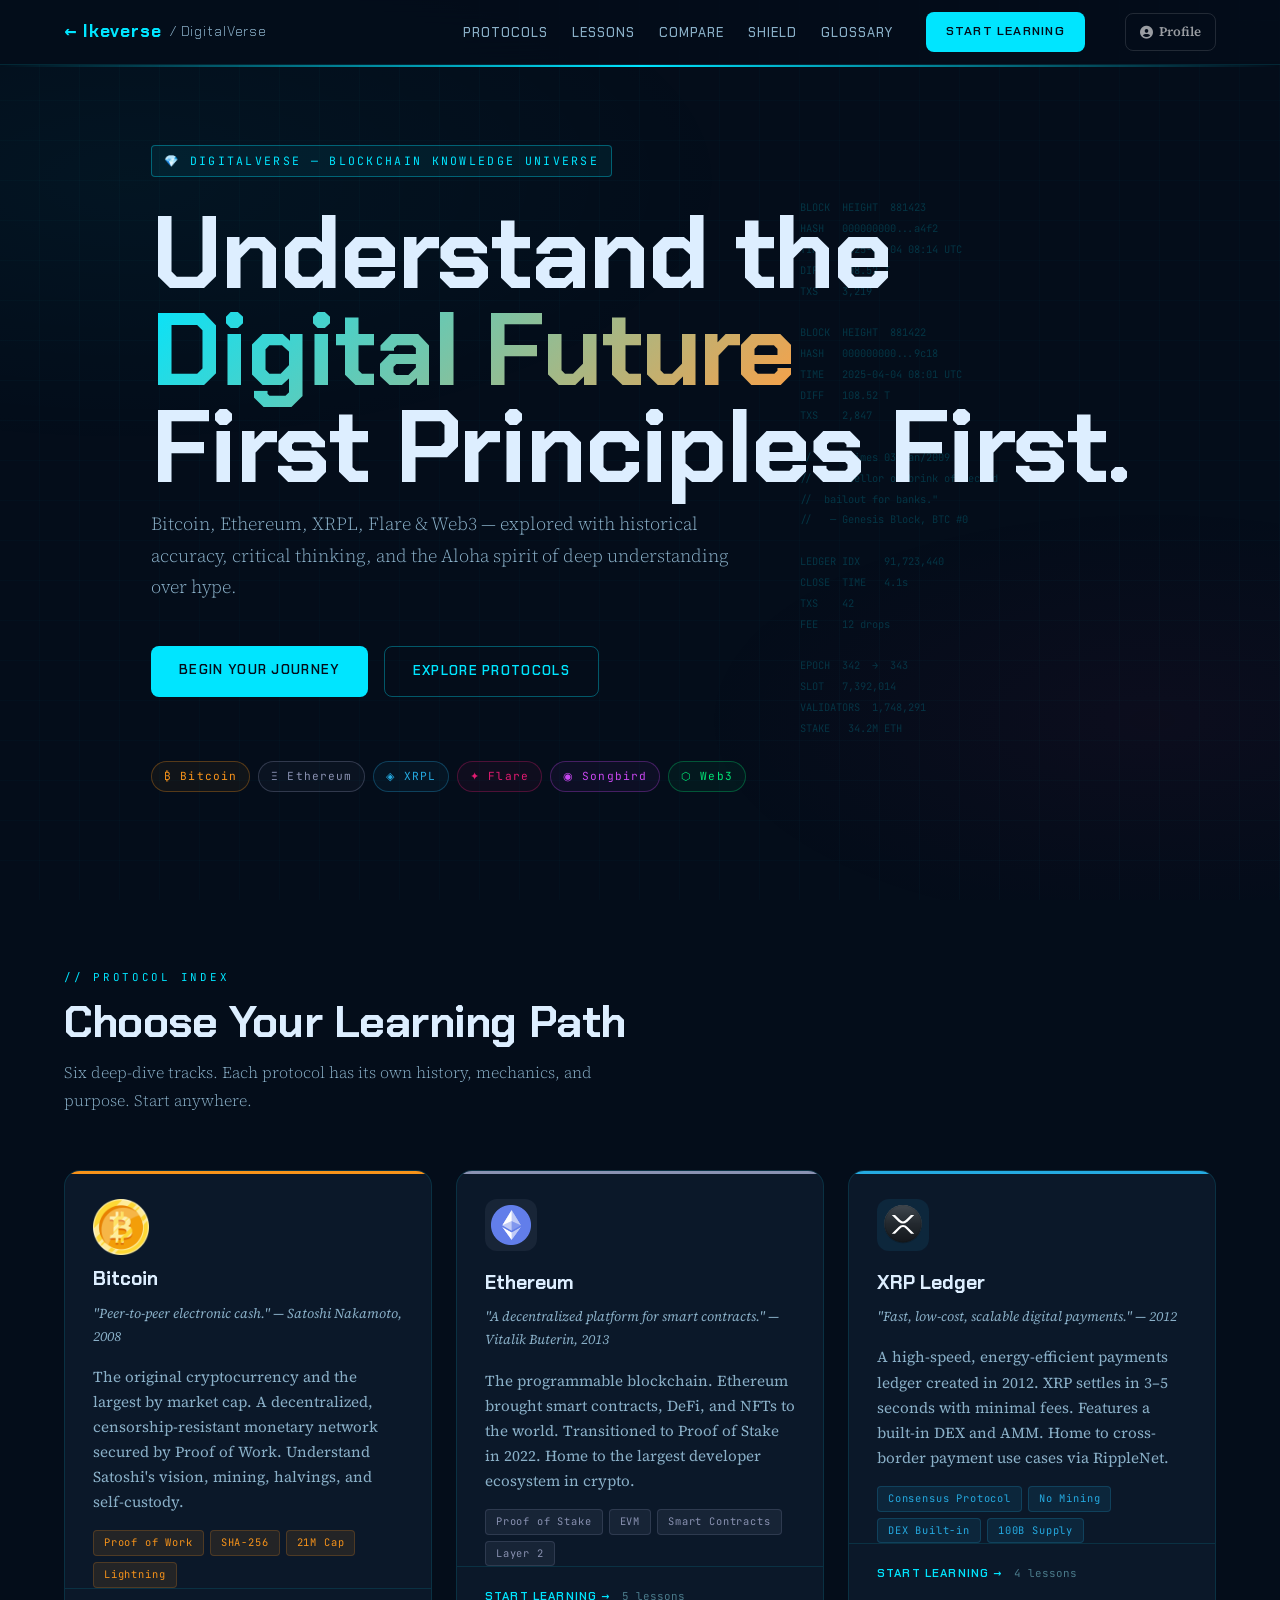
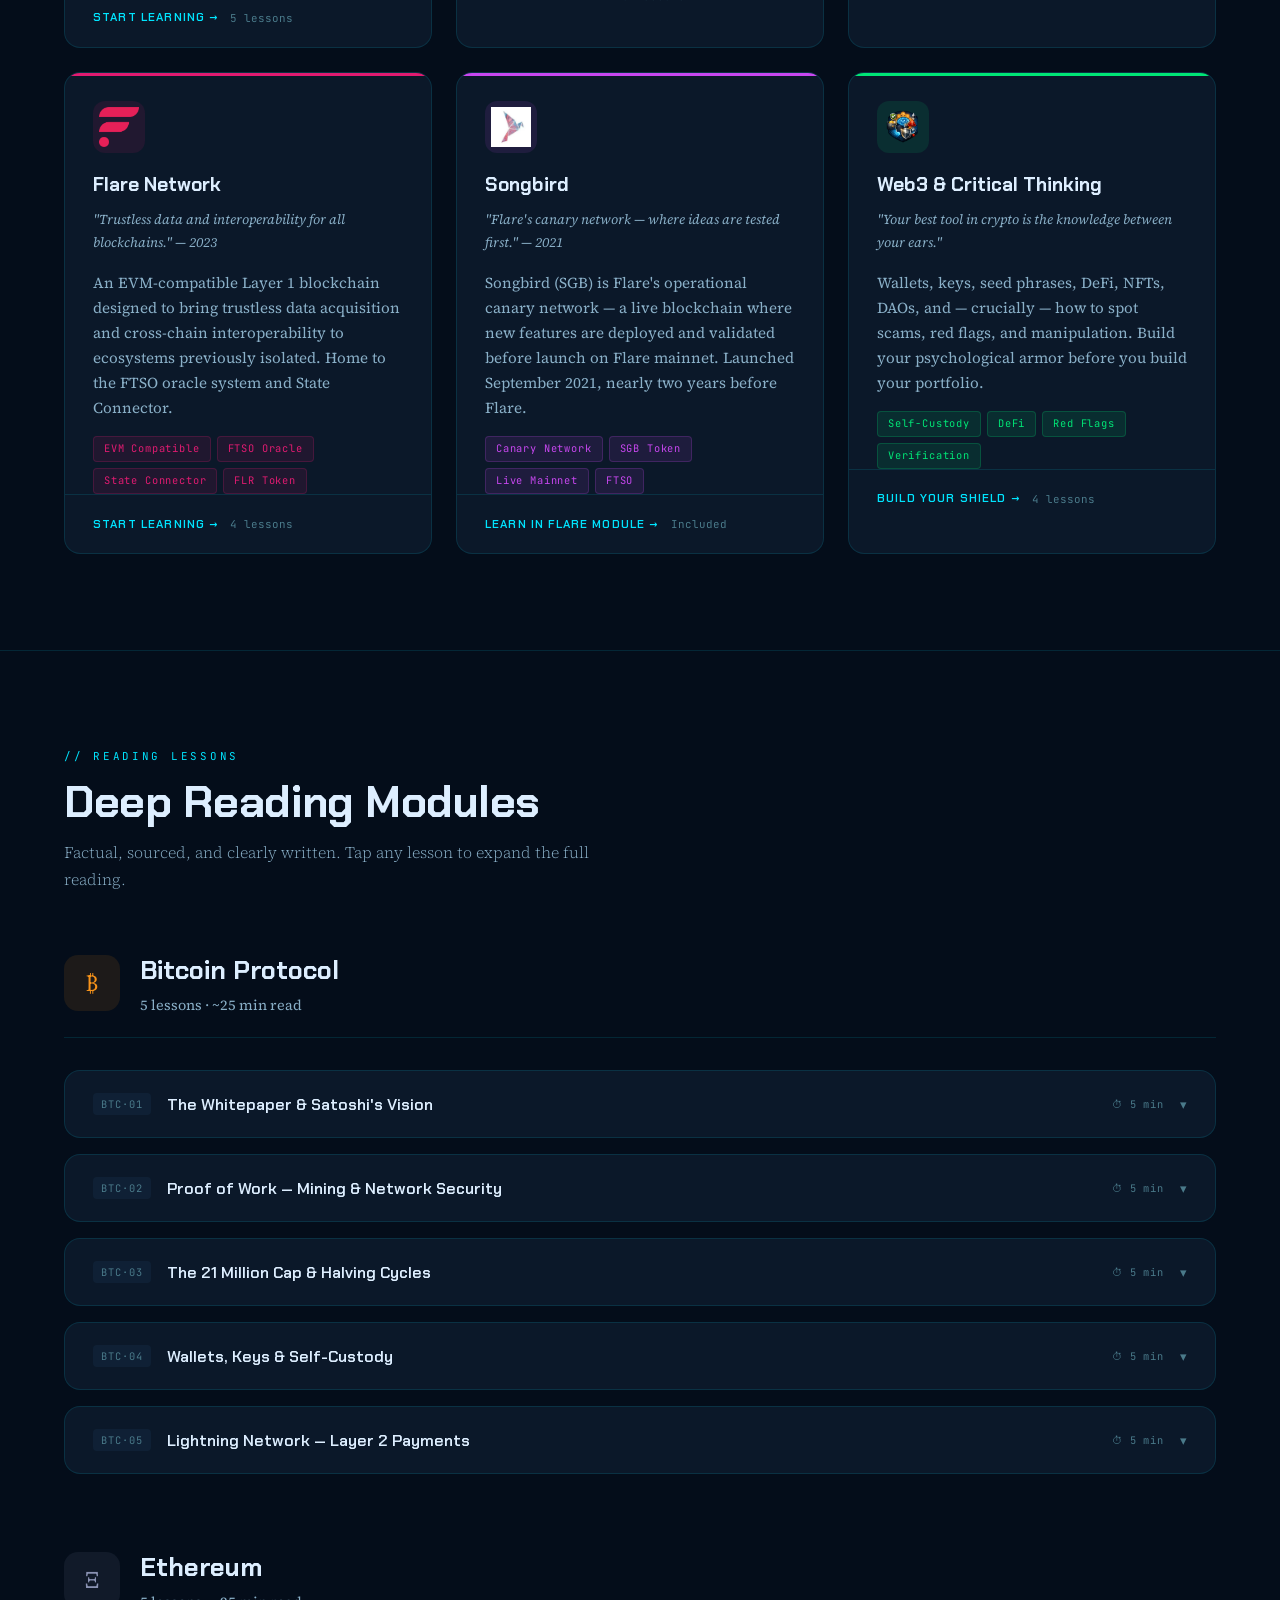
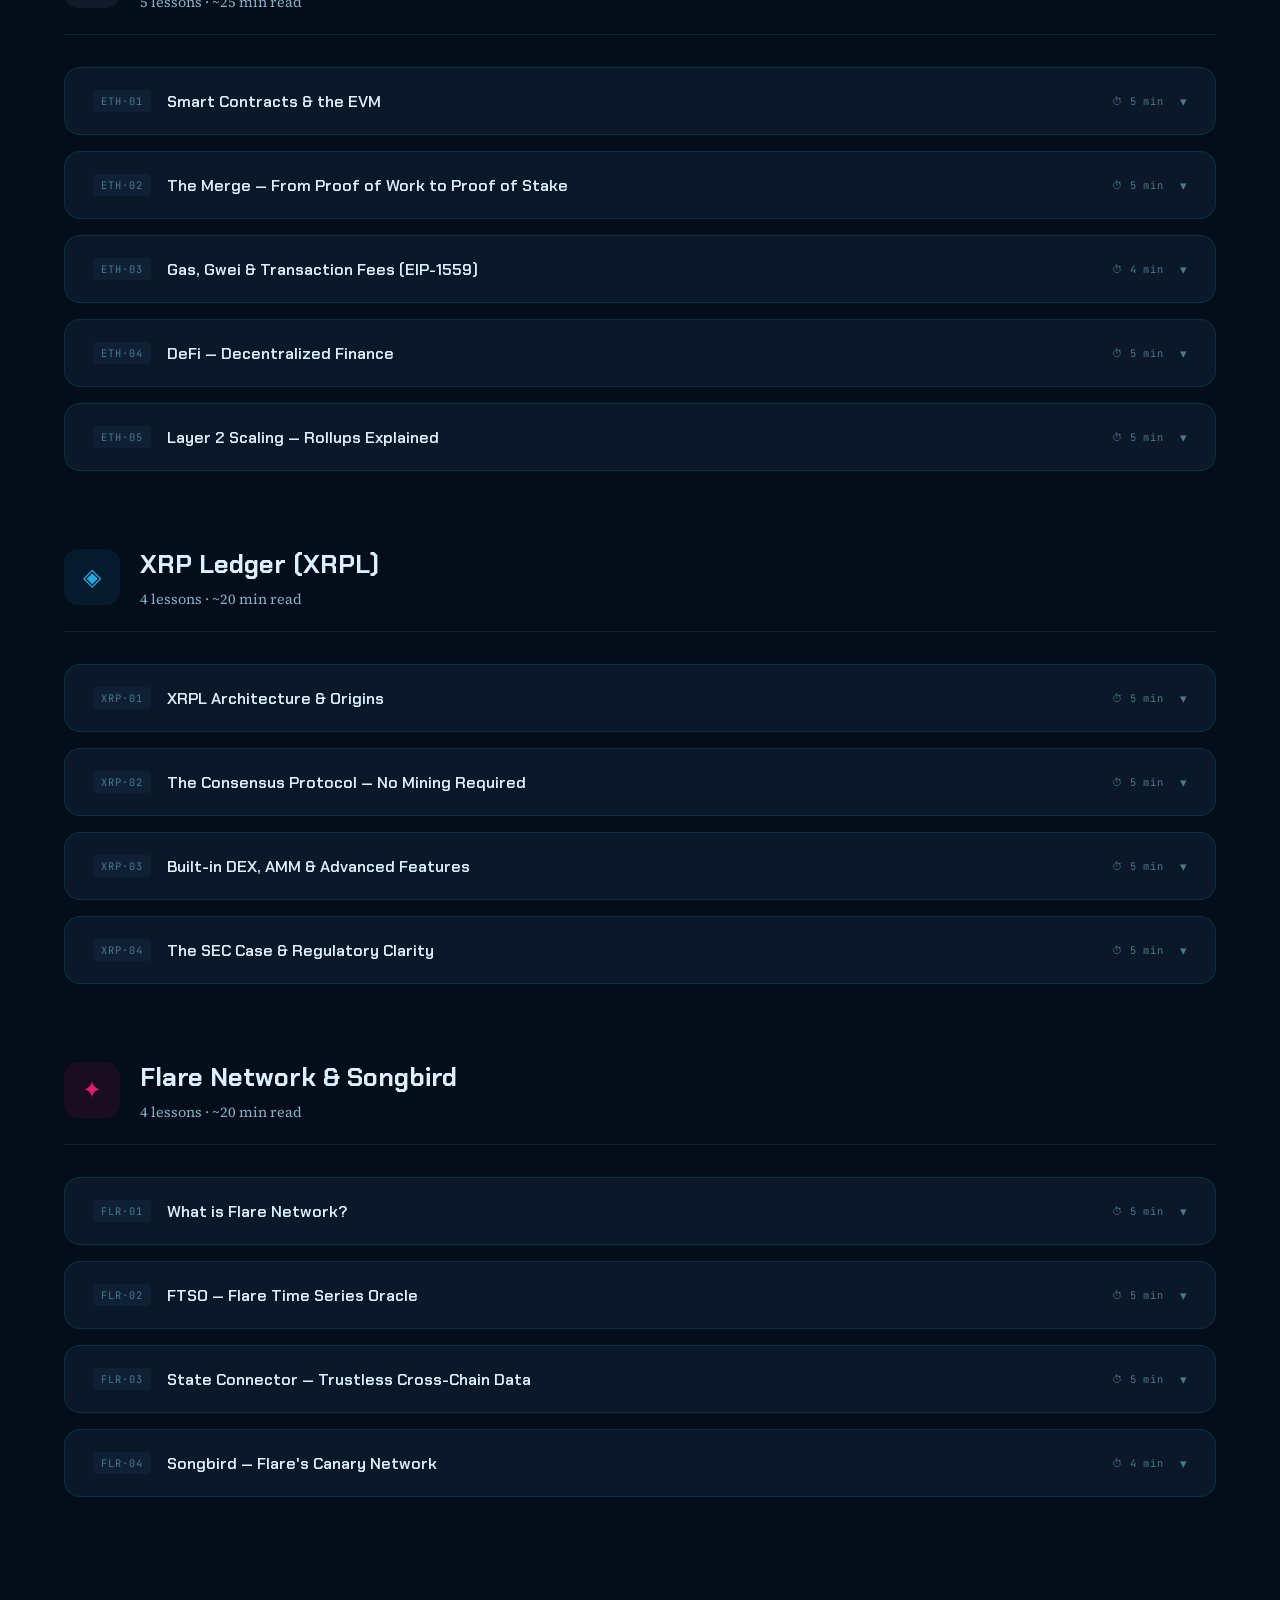
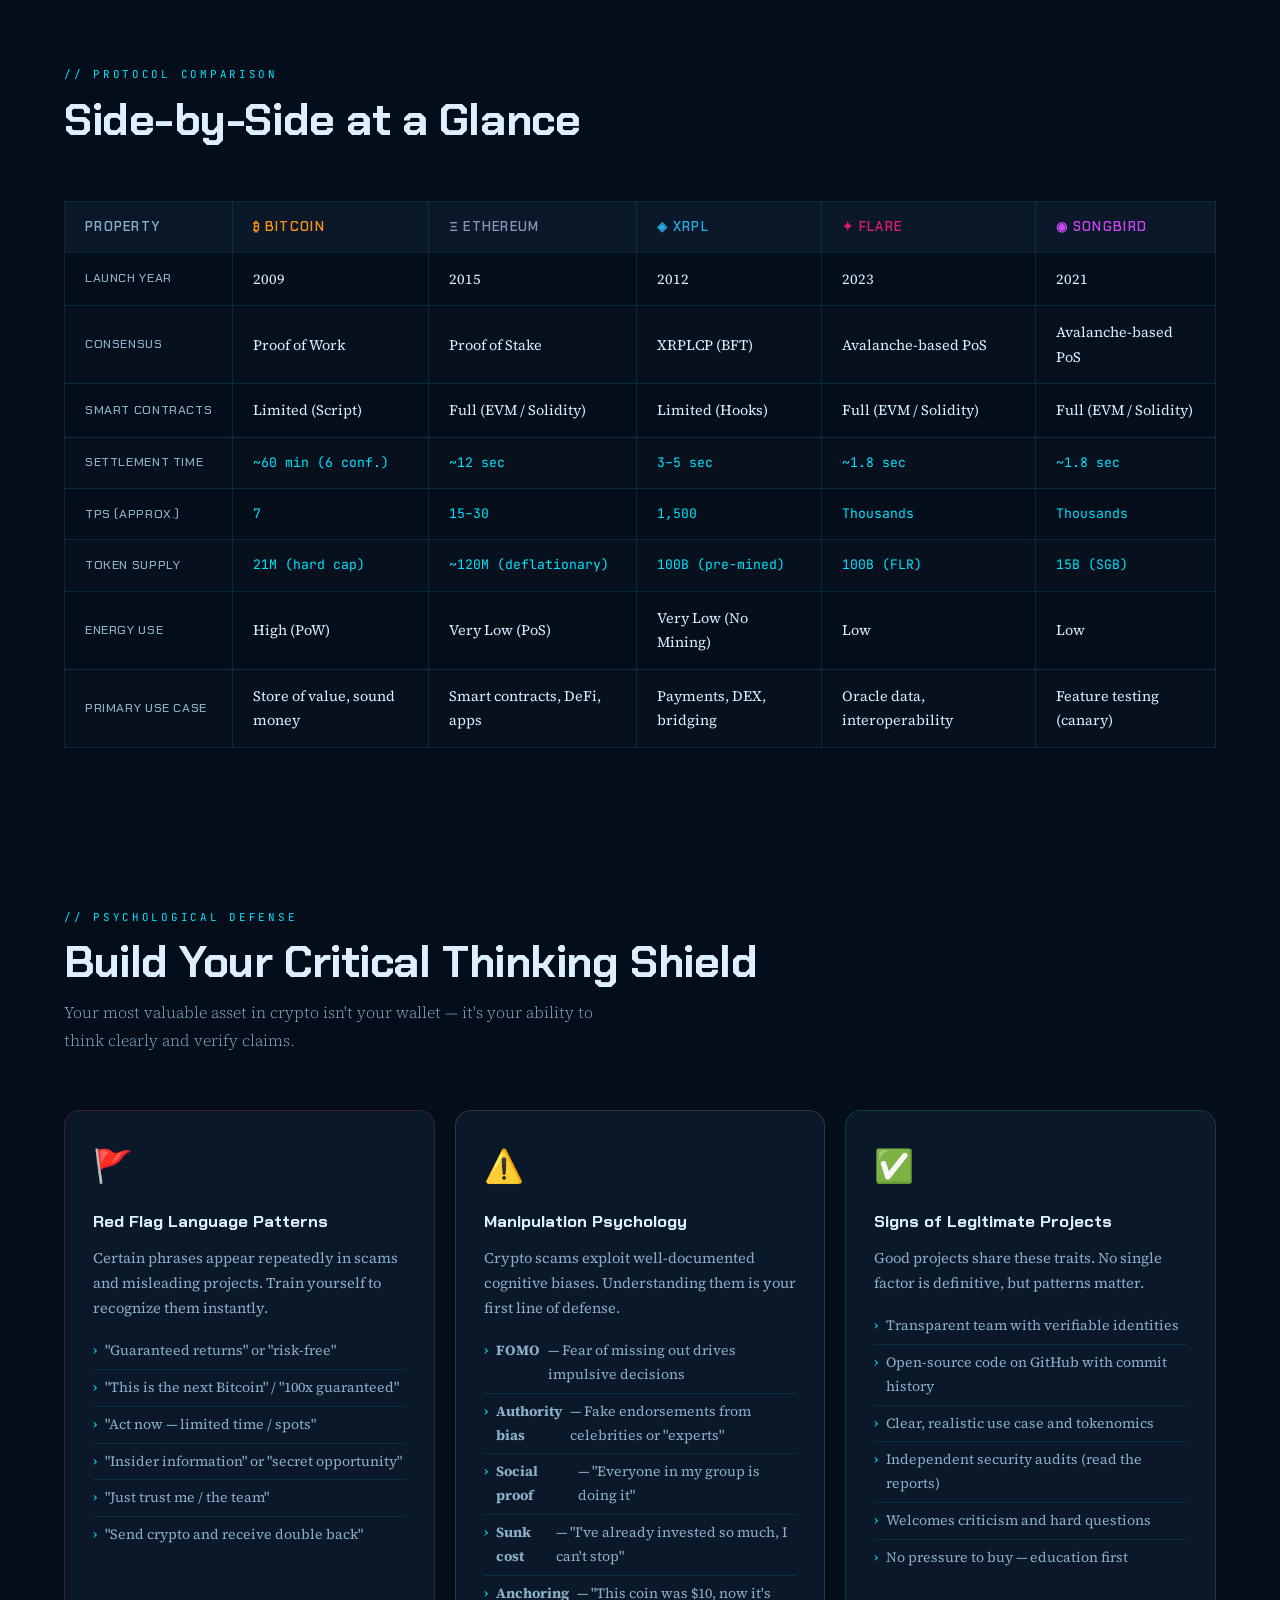
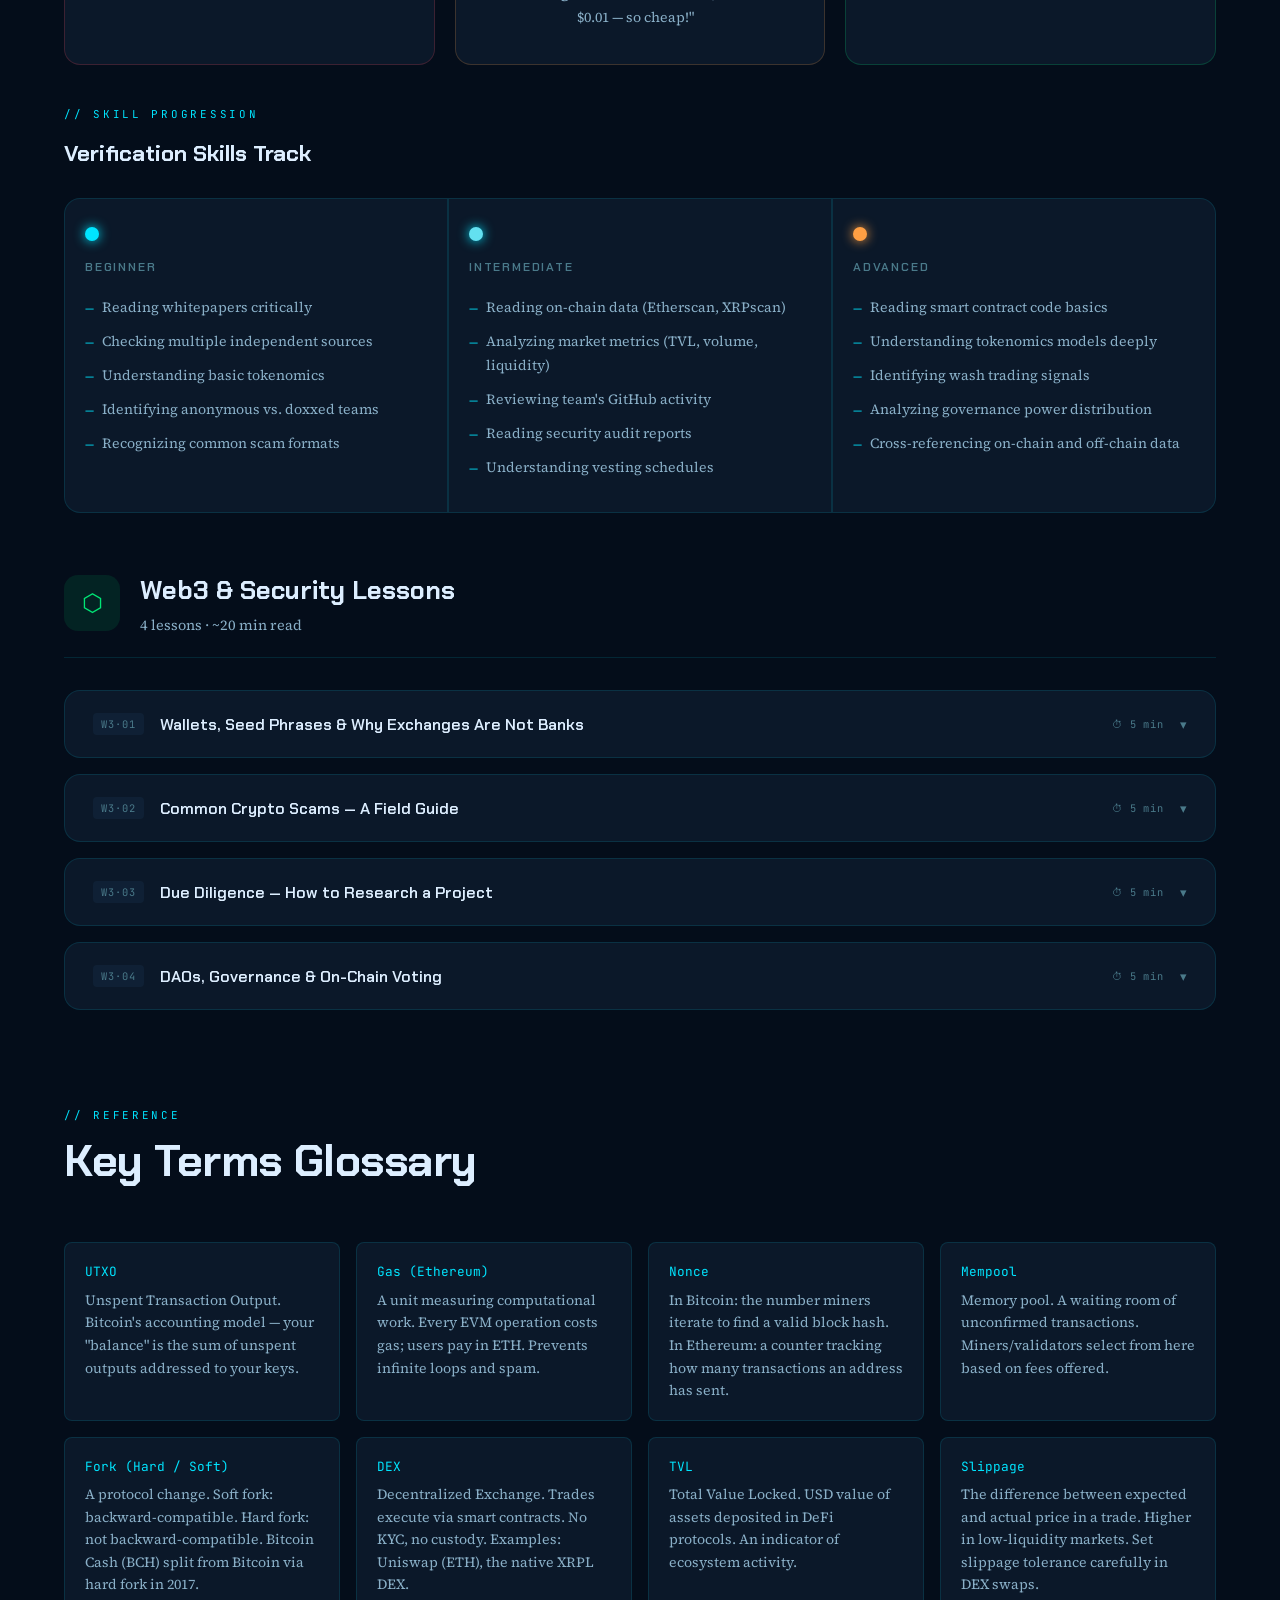
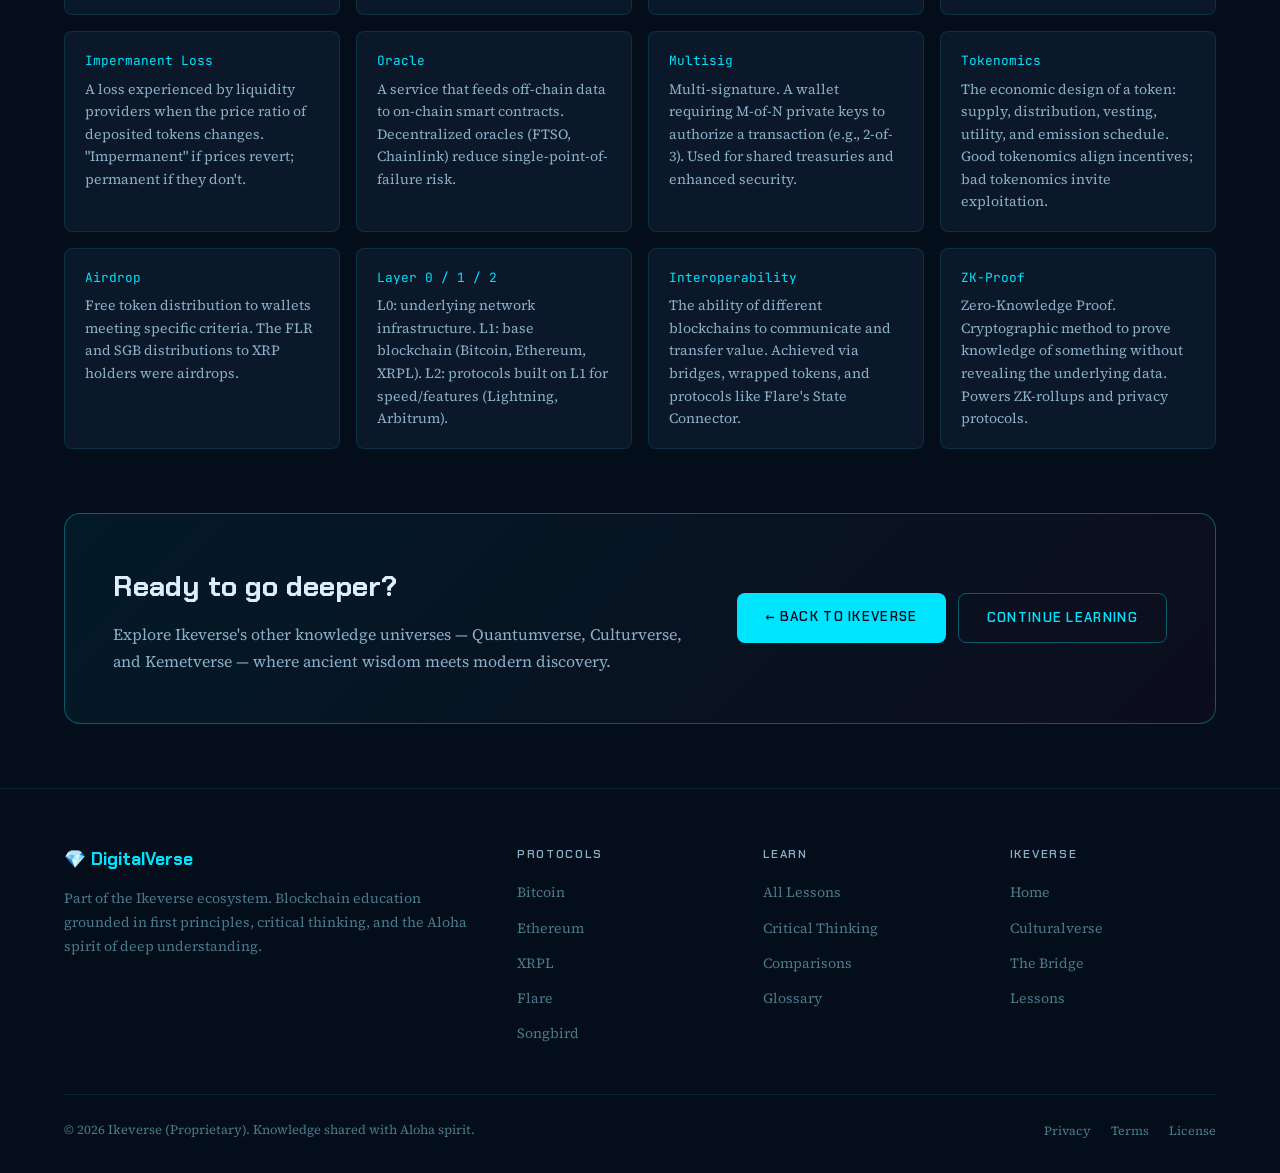
==== commit b6f996d5: "cleaning up" ====
--- a/digitalverse/index.html
+++ b/digitalverse/index.html
@@ -57,7 +57,7 @@
   <!-- ────────── NAV ────────── -->
   <nav class="nav">
     <div class="nav__inner">
-      <a class="nav__logo" href="../../index.html">
+      <a class="nav__logo" href="../index.html">
         ← Ikeverse <span>/ DigitalVerse</span>
       </a>
       <ul class="nav__links">
@@ -218,7 +218,7 @@
 
         <div class="card proto-card sgb">
           <div class="card__header">
-            <div class="proto-card__icon"><img src="/digitalverse/images/songbird.png" alt="Songbird icon" style="width:40px;height:40px;object-fit:contain;"></div>
+            <div class="proto-card__icon"><img src="/digitalverse/images/songbird.jpg" alt="Songbird icon" style="width:40px;height:40px;object-fit:contain;"></div>
             <div class="proto-card__name">Songbird</div>
             <div class="proto-card__tagline">"Flare's canary network — where ideas are tested first." — 2021</div>
             <p class="proto-card__desc">Songbird (SGB) is Flare's operational canary network — a live blockchain where new features are deployed and validated before launch on Flare mainnet. Launched September 2021, nearly two years before Flare.</p>
@@ -237,7 +237,7 @@
 
         <div class="card proto-card web3">
           <div class="card__header">
-            <div class="proto-card__icon"><img src="/digitalverse/images/" alt="Songbird icon" style="width:40px;height:40px;object-fit:contain;"></div>
+            <div class="proto-card__icon"><img src="/digitalverse/images/wb3-security.png" alt="Web3 security icon" style="width:40px;height:40px;object-fit:contain;"></div>
             <div class="proto-card__name">Web3 & Critical Thinking</div>
             <div class="proto-card__tagline">"Your best tool in crypto is the knowledge between your ears."</div>
             <p class="proto-card__desc">Wallets, keys, seed phrases, DeFi, NFTs, DAOs, and — crucially — how to spot scams, red flags, and manipulation. Build your psychological armor before you build your portfolio.</p>
@@ -1079,7 +1079,7 @@
           <div class="callout-banner__desc">Explore Ikeverse's other knowledge universes — Quantumverse, Culturverse, and Kemetverse — where ancient wisdom meets modern discovery.</div>
         </div>
         <div style="display:flex;gap:12px;flex-wrap:wrap;flex-shrink:0;">
-          <a class="btn btn--primary" href="../../index.html">← Back to Ikeverse</a>
+          <a class="btn btn--primary" href="../ikeverse/culturalverse.html">← Back to Ikeverse</a>
           <a class="btn btn--ghost" href="#lessons">Continue Learning</a>
         </div>
       </div>
@@ -1091,7 +1091,7 @@
     <div class="container">
       <div class="footer__inner">
         <div>
-          <a class="footer__logo" href="../../index.html">💎 DigitalVerse</a>
+          <a class="footer__logo" href="../index.html">💎 DigitalVerse</a>
           <p class="footer__desc">Part of the Ikeverse ecosystem. Blockchain education grounded in first principles, critical thinking, and the Aloha spirit of deep understanding.</p>
         </div>
         <div class="footer__col">
@@ -1116,10 +1116,10 @@
         <div class="footer__col">
           <h4>Ikeverse</h4>
           <ul>
-            <li><a href="../../index.html">Home</a></li>
-            <li><a href="../../verses/culturalverse.html">Culturverse</a></li>
-            <li><a href="../../verses/quantumverse.html">Quantumverse</a></li>
-            <li><a href="../../verses/metaverse.html">Kemetverse</a></li>
+            <li><a href="../index.html">Home</a></li>
+            <li><a href="../ikeverse/culturalverse.html">Culturalverse</a></li>
+            <li><a href="../ikeverse/culturalverse.html#bridge">The Bridge</a></li>
+            <li><a href="../ikeverse/culturalverse-lessons.html">Lessons</a></li>
           </ul>
         </div>
       </div>
@@ -1164,4 +1164,4 @@
   </script>
   <script src="digitalverse.js"></script>
 </body>
-</html>+</html>
